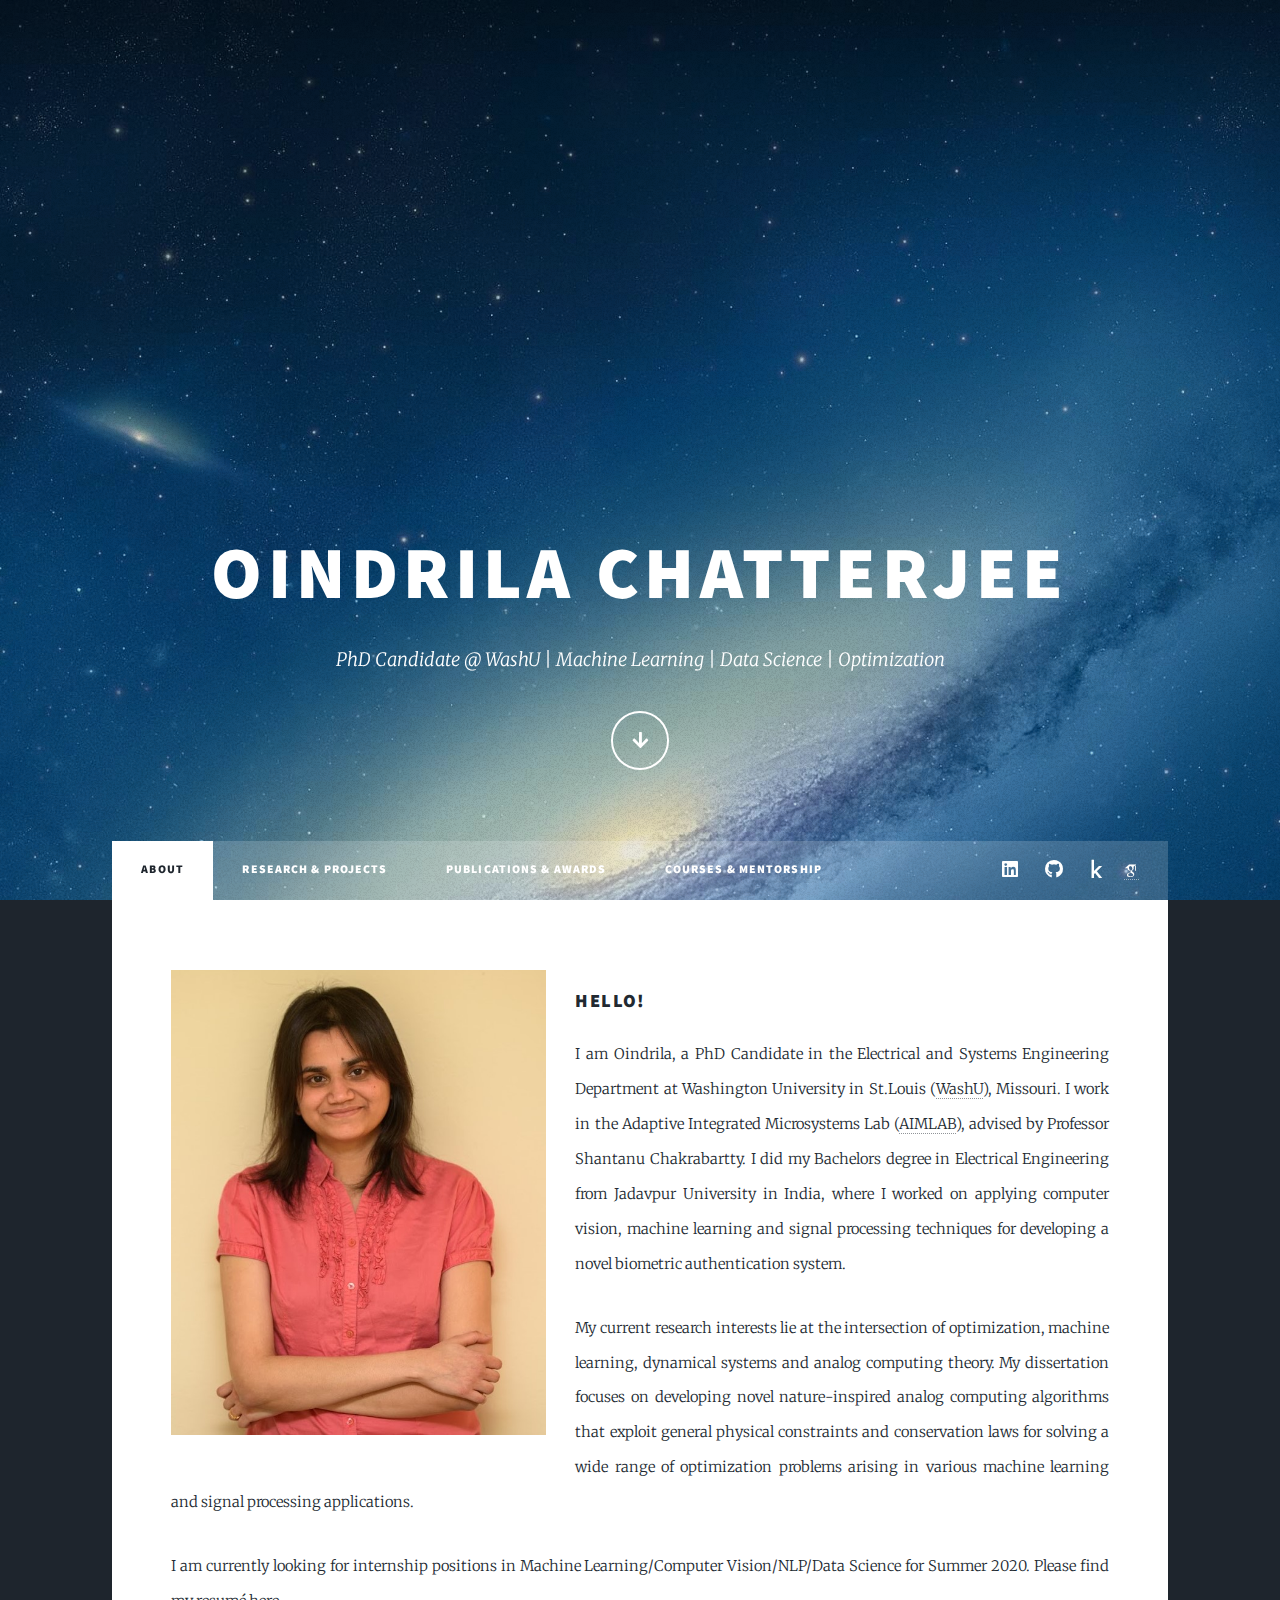
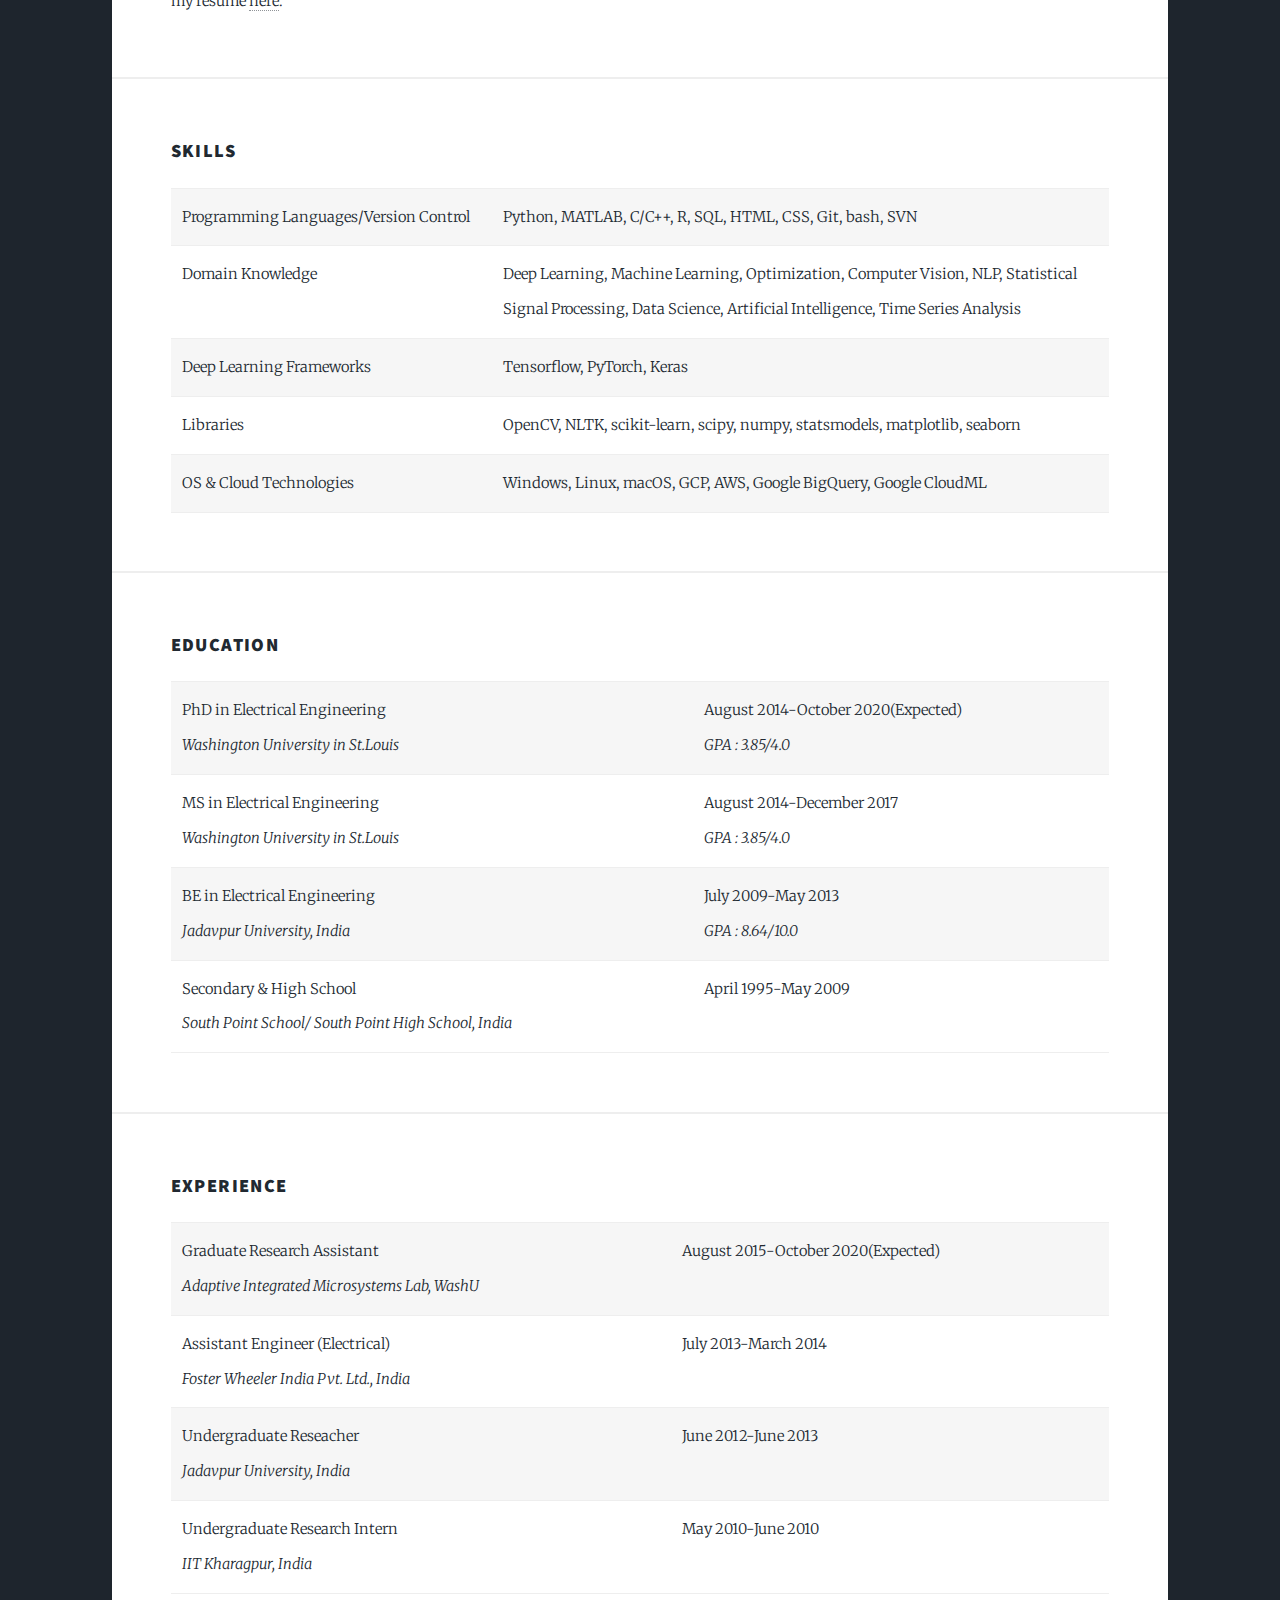
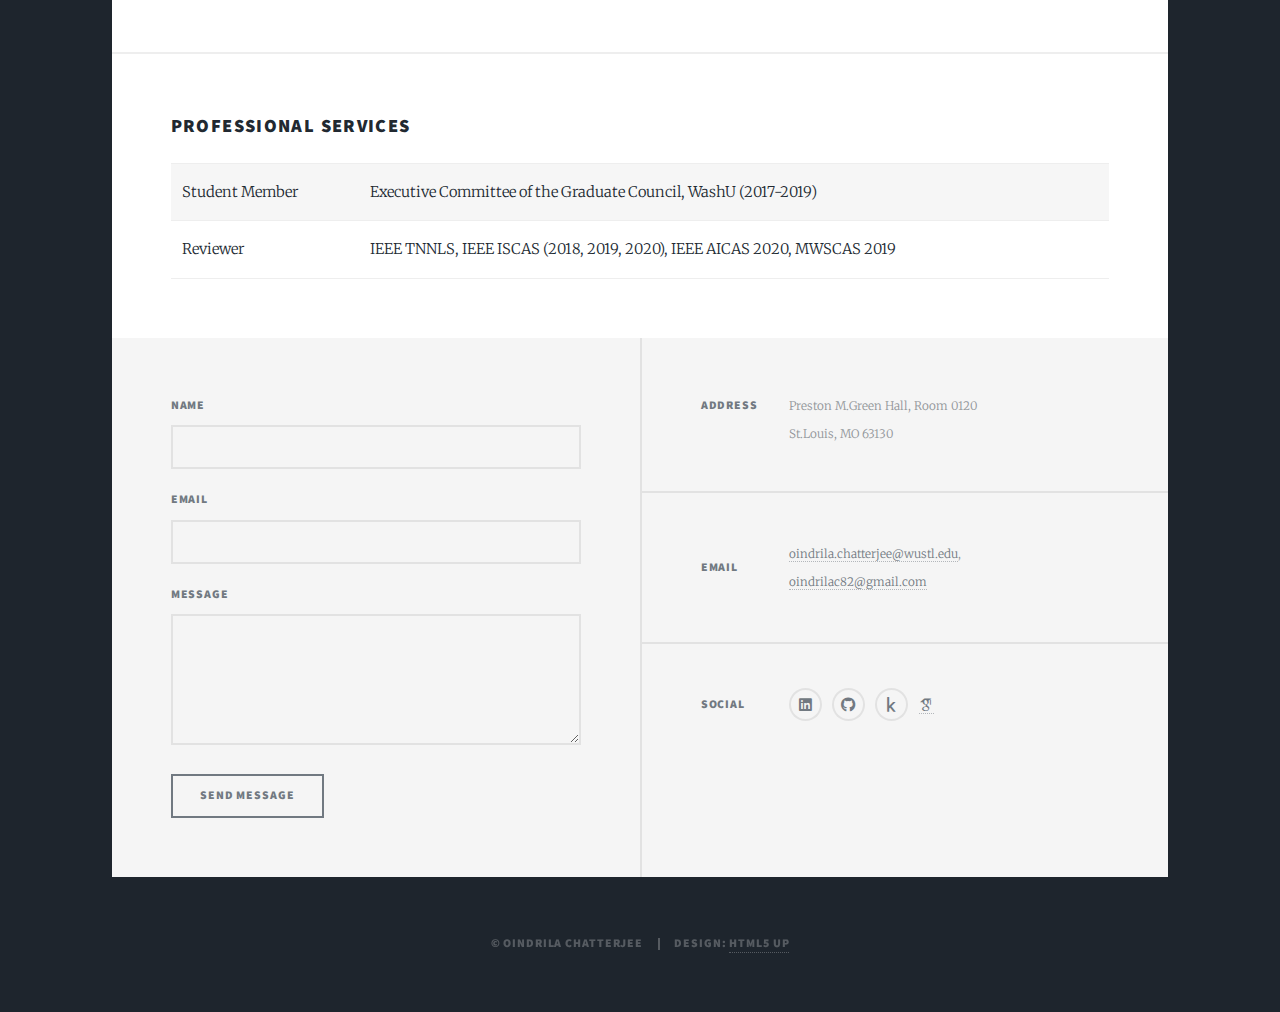
==== index.html @ 74af12d0 "Update index.html" ====
<!DOCTYPE HTML>
<!--
	Massively by HTML5 UP
	html5up.net | @ajlkn
	Free for personal and commercial use under the CCA 3.0 license (html5up.net/license)
-->
<html>
	<head>
		<title>Oindrila Chatterjee</title>
		<meta charset="utf-8" />
		<meta name="viewport" content="width=device-width, initial-scale=1, user-scalable=no" />
		<link rel="shortcut icon" type="image/png" href="images/oc_favicon.png">
		<link rel="stylesheet" href="assets/css/main.css" />
		<link rel="stylesheet" href="assets/css/css/academicons.min.css" /> 
		<noscript><link rel="stylesheet" href="assets/css/noscript.css" /></noscript>
	</head>
	<body class="is-preload">

		<!-- Wrapper -->
			<div id="wrapper" class="fade-in">

				<!-- Intro -->
					<div id="intro">
						<h1>Oindrila Chatterjee</h1>
						<p>PhD Candidate @ WashU | Machine Learning | Data Science | Optimization
						</p>
						<ul class="actions">
							<li><a href="#header" class="button icon solid solo fa-arrow-down scrolly">Continue</a></li>
						</ul>
					</div>

				<!-- Header -->
					<header id="header">
						<a href="index.html" class="logo">Oindrila Chatterjee</a>
					</header>

				<!-- Nav -->
					<nav id="nav">
						<ul class="links">
							<li class="active"><a href="index.html">About</a></li>
							<li><a href="Research & Projects.html">Research & Projects</a></li>
							<li><a href="Publications & Awards.html">Publications & Awards</a></li>
							<li><a href="Courses & Mentorship.html">Courses & Mentorship</a></li>
						</ul>
						<ul class="icons">
							<li><a href="https://www.linkedin.com/in/oindrila-chatterjee" class="icon brands fa-linkedin" target="_blank"><span class="label">LinkedIn</span></a></li>
							<li><a href="https://github.com/OindrilaChatterjee" class="icon brands fa-github" target="_blank"><span class="label">GitHub</span></a></li>
							<li><a href="https://www.kaggle.com/oindrilac82/competitions" class="icon brands fa-kaggle" target="_blank"><span class="label">Kaggle</span></a></li>
							<li><a href="https://scholar.google.com/citations?user=tNM_SLEAAAAJ&hl=en" class="ai ai-google-scholar ai-1.8x" target="_blank"><span class="label"></span></a></li>
						</ul>
					</nav>

				<!-- Main -->
					<div id="main">
						
						<!-- Featured Post -->
						<section>
							<p><span class="image left"><img src="images/oc2.jpg" alt="" /></span></p>
								<h3> Hello!</h3>
								
									<p>I am Oindrila, a PhD Candidate in the Electrical and Systems Engineering Department at Washington University in St.Louis (<a href="https://ese.wustl.edu/Pages/default.aspx">WashU</a>), Missouri. 
									I work in the Adaptive Integrated Microsystems Lab (<a href="https://aimlab.wustl.edu/">AIMLAB</a>), advised by Professor Shantanu Chakrabartty. I did my Bachelors degree in Electrical Engineering 
									from Jadavpur University in India, where I worked on applying computer vision, machine learning and signal processing techniques for developing a novel biometric authentication system. </p>										
									<p> My current research interests lie at the intersection of optimization, machine learning, dynamical systems and analog computing theory. My dissertation focuses on developing novel nature-inspired analog computing algorithms that exploit general physical constraints 
									and conservation laws for solving a wide range of optimization problems arising in various machine learning and signal processing applications. </p>
									<!---<p>I have a strong theoretical background as well as practical experience in machine/deep learning, computer vision, natural language processing, artificial intelligence, data science, statistical signal processing, and 
									I love keeping myself updated about the latest trends in these fields. I am passionate about exploring the mathematical intricacies of different machine learning algorithms, as well as deploying them at scale. --->
									<p>I am currently looking for internship positions in Machine Learning/Computer Vision/NLP/Data Science for Summer 2020. Please find my resum&eacute <a href="https://drive.google.com/file/d/1tzdMlfGYuoz7ifR514u_viz7J-VK_jdm/view?usp=sharing">here</a>.</p>
							
						</section>
			
				
	
						<section>
							<h3> Skills </h3>
							<div class="table-wrapper">
							<table>
												<tr>
													<td class="noBorder">Programming Languages/Version Control
													</td>
										                        <td class="noBorder">Python, MATLAB, C/C++, R, SQL, HTML, CSS, Git, bash, SVN 		
													</td>
												
												</tr>
												<tr>
													<td class="noBorder">Domain Knowledge
													</td>
										                        <td class="noBorder">Deep Learning, Machine Learning, Optimization, Computer Vision, NLP, Statistical</br>
													  Signal Processing, Data Science, Artificial Intelligence, Time Series Analysis		
													</td>
												</tr>
												<tr>
													<td class="noBorder">Deep Learning Frameworks
													</td>
										                        <td class="noBorder">Tensorflow, PyTorch, Keras		
													</td>
												</tr>
												<tr>
													<td class="noBorder">Libraries
													</td>
										                        <td class="noBorder">OpenCV, NLTK, scikit-learn, scipy, numpy, statsmodels, matplotlib, seaborn		
													</td>
												</tr>	
												<tr>
													<td class="noBorder">OS & Cloud Technologies
													</td>
										                        <td class="noBorder">Windows, Linux, macOS, GCP, AWS, Google BigQuery, Google CloudML		
													</td>
												</tr>
											</tbody>
										</table>
									</div>		
						</section>
					
						
						<!-- Posts -->
						<section>
								<!-- Table -->
			
							<h3>Education</h3>
								<div class="table-wrapper">
									<table>
												<tr>
													<td class="noBorder">PhD in Electrical Engineering</br>
													    <i>Washington University in St.Louis</i>
													</td>
										                        <td class="noBorder">August 2014-October 2020(Expected)</br>
													    <i>GPA : 3.85/4.0</i>		
													</td>
												
												</tr>
												<tr>
													<td class="noBorder">MS in Electrical Engineering</br>
													    <i>Washington University in St.Louis</i>
													</td>
										                        <td class="noBorder">August 2014-December 2017</br>
													    <i>GPA : 3.85/4.0</i>		
													</td>
												</tr>
												<tr>
													<td class="noBorder">BE in Electrical Engineering</br>
													    <i>Jadavpur University, India</i>
													</td>
										                        <td class="noBorder">July 2009-May 2013</br>
													    <i>GPA : 8.64/10.0</i>		
													</td>
												</tr>	
												<tr>
													<td class="noBorder">Secondary & High School</br>
													    <i>South Point School/ South Point High School, India</i>
													</td>
										                        <td class="noBorder">April 1995-May 2009</br>		
													</td>
												</tr>
											</tbody>
										</table>
									</div>							
						</section>
						<section>
								<!-- Table -->
			
							<h3>Experience</h3>
								<div class="table-wrapper">
									<table>
												<tr>
													<td class="noBorder">Graduate Research Assistant</br>
													    <i>Adaptive Integrated Microsystems Lab, WashU</i>
													</td>
										                        <td class="noBorder">August 2015-October 2020(Expected)
													   		
													</td>
												
												</tr>
												<tr>
													<td class="noBorder">Assistant Engineer (Electrical)</br>
													<i>Foster Wheeler India Pvt. Ltd., India</i>
													</td>
										                        <td class="noBorder">July 2013-March 2014
													    		
													</td>
												</tr>
												<tr>
													<td class="noBorder">Undergraduate Reseacher</br>
													<i>Jadavpur University, India</i>
													</td>
										                        <td class="noBorder">June 2012-June 2013		
													</td>
												</tr>	
												<tr>
													<td class="noBorder">Undergraduate Research Intern</br>
													<i>IIT Kharagpur, India</i>
													</td>
										                        <td class="noBorder">May 2010-June 2010		
													</td>
												</tr>		
											</tbody>
										</table>
									</div>							
							</section>
							<section>
								<h3> Professional Services </h3>
								
								<div class="table-wrapper">
									<table>
							
									<tr> 
										<td class="noBorder">Student Member</td> <td class="noBorder">Executive Committee of the Graduate Council, WashU (2017-2019) </td>
									</tr>
									<tr> 
										<td class="noBorder">Reviewer</td> <td class="noBorder">IEEE TNNLS, IEEE ISCAS (2018, 2019, 2020), IEEE AICAS 2020, MWSCAS 2019</td> 
									</tr>
									</tbody>
								</table>
								</div>
							</section>
				
			</div>
				
				

				<!-- Footer -->
					<footer id="footer">
						<section>
							<form method="post" action="mailto:oindrilac82@gmail.com"">
								<div class="fields">
									<div class="field">
										<label for="name">Name</label>
										<input type="text" name="name" id="name" />
									</div>
									<div class="field">
										<label for="email">Email</label>
										<input type="text" name="email" id="email" />
									</div>
									<div class="field">
										<label for="message">Message</label>
										<textarea name="message" id="message" rows="3"></textarea>
									</div>
								</div>
								<ul class="actions">
									<li><input type="submit" value="Send Message" /></li>
								</ul>
							</form>
						</section>
						<section class="split contact">
							<section class="alt">
								<h3>Address</h3>
								<p>Preston M.Green Hall, Room 0120<br />
								St.Louis, MO 63130</p>
							</section>
							<section>
								<h3>Email</h3>
								<p><a href="mailto:oindrila.chatterjee@wustl.edu">oindrila.chatterjee@wustl.edu</a>,<br />
								<a href="mailto:oindrilac82@gmail.com">oindrilac82@gmail.com</a></p>
							</section>
							<section>
								<h3>Social</h3>
								<ul class="icons alt">
									<li><a href="https://www.linkedin.com/in/oindrila-chatterjee" class="icon brands fa-linkedin" target="_blank"><span class="label">LinkedIn</span></a></li>
									<li><a href="https://github.com/OindrilaChatterjee" class="icon brands fa-github" target="_blank"><span class="label">GitHub</span></a></li>
									<li><a href="https://www.kaggle.com/oindrilac82/competitions" class="icon brands fa-kaggle" target="_blank"><span class="label">Kaggle</span></a></li>
									<li><a href="https://scholar.google.com/citations?user=tNM_SLEAAAAJ&hl=en" class="ai ai-google-scholar ai-1.8x" target="_blank"><span class="label"></span></a></li>
								</ul>
							</section>
						</section>
					</footer>
					<!-- Copyright -->
					<div id="copyright">
						<ul><li>&copy; Oindrila Chatterjee</li><li>Design: <a href="https://html5up.net">HTML5 UP</a></li></ul>
					</div>

			</div>

		<!-- Scripts -->
			<script src="assets/js/jquery.min.js"></script>
			<script src="assets/js/jquery.scrollex.min.js"></script>
			<script src="assets/js/jquery.scrolly.min.js"></script>
			<script src="assets/js/browser.min.js"></script>
			<script src="assets/js/breakpoints.min.js"></script>
			<script src="assets/js/util.js"></script>
			<script src="assets/js/main.js"></script>

	</body>
</html>
---- assets/css/main.css ----
@import url(fontawesome-all.min.css);
@import url(../css/academicons.min.css); 
@import url("https://fonts.googleapis.com/css?family=Merriweather:300,700,300italic,700italic|Source+Sans+Pro:900");

/*
	Massively by HTML5 UP
	html5up.net | @ajlkn
	Free for personal and commercial use under the CCA 3.0 license (html5up.net/license)
*/

html, body, div, span, applet, object,
iframe, h1, h2, h3, h4, h5, h6, p, blockquote,
pre, a, abbr, acronym, address, big, cite,
code, del, dfn, em, img, ins, kbd, q, s, samp,
small, strike, strong, sub, sup, tt, var, b,
u, i, center, dl, dt, dd, ol, ul, li, fieldset,
form, label, legend, table, caption, tbody,
tfoot, thead, tr, th, td, article, aside,
canvas, details, embed, figure, figcaption,
footer, header, hgroup, menu, nav, output, ruby,
section, summary, time, mark, audio, video {
	margin: 0;
	padding: 0;
	border: 0;
	font-size: 100%;
	font: inherit;
	vertical-align: baseline;}

article, aside, details, figcaption, figure,
footer, header, hgroup, menu, nav, section {
	display: block;}

body {
	line-height: 1;
}

ol, ul {
	list-style: none;
}

blockquote, q {
	quotes: none;
}

	blockquote:before, blockquote:after, q:before, q:after {
		content: '';
		content: none;
	}

table {
	border-collapse: collapse;
	border-spacing: 0;
}

body {
	-webkit-text-size-adjust: none;
}

mark {
	background-color: transparent;
	color: inherit;
}

input::-moz-focus-inner {
	border: 0;
	padding: 0;
}

input, select, textarea {
	-moz-appearance: none;
	-webkit-appearance: none;
	-ms-appearance: none;
	appearance: none;
}

/* Basic */

	@-ms-viewport {
		width: device-width;
	}

	body {
		-ms-overflow-style: scrollbar;
	}

	@media screen and (max-width: 480px) {

		html, body {
			min-width: 320px;
		}

	}

	html {
		box-sizing: border-box;
	}

	*, *:before, *:after {
		box-sizing: inherit;
	}

	body {
		background-color: #1e252d;
	}

		body.is-preload *, body.is-preload *:before, body.is-preload *:after {
			-moz-animation: none !important;
			-webkit-animation: none !important;
			-ms-animation: none !important;
			animation: none !important;
			-moz-transition: none !important;
			-webkit-transition: none !important;
			-ms-transition: none !important;
			transition: none !important;
		}

/* Type */

	html {
		font-size: 16pt;
	}

		@media screen and (max-width: 1680px) {

			html {
				font-size: 12pt;
			}

		}

		@media screen and (max-width: 1280px) {

			html {
				font-size: 11pt;
			}

		}

		@media screen and (max-width: 360px) {

			html {
				font-size: 10pt;
			}

		}

	body {
		color: #212931;
	}

	body, input, select, textarea {
		font-family: "Merriweather", Georgia, serif;
		font-weight: 300;
		font-size: 1rem;
		line-height: 2.375;
	}

	a {
		-moz-transition: color 0.2s ease-in-out, background-color 0.2s ease-in-out, border-color 0.2s ease-in-out, box-shadow 0.2s ease-in-out;
		-webkit-transition: color 0.2s ease-in-out, background-color 0.2s ease-in-out, border-color 0.2s ease-in-out, box-shadow 0.2s ease-in-out;
		-ms-transition: color 0.2s ease-in-out, background-color 0.2s ease-in-out, border-color 0.2s ease-in-out, box-shadow 0.2s ease-in-out;
		transition: color 0.2s ease-in-out, background-color 0.2s ease-in-out, border-color 0.2s ease-in-out, box-shadow 0.2s ease-in-out;
		border-bottom: dotted 1px;
		text-decoration: none;
	}

		a:hover {
			border-bottom-color: transparent;
		}

	strong, b {
		font-weight: 600;
	}

	em, i {
		font-style: italic;
	}

	p {
		text-align: justify;
		margin: 0 0 2rem 0;
	}

	h1, h2, h3, h4, h5, h6 {
		font-family: "Source Sans Pro", Helvetica, sans-serif;
		font-weight: 900;
		line-height: 1.5;
		letter-spacing: 0.075em;
		text-transform: uppercase;
		margin: 0 0 1rem 0;
	}

		h1 a, h2 a, h3 a, h4 a, h5 a, h6 a {
			border-bottom: 0;
			color: inherit;
			text-decoration: none;
		}

	h1 {
		font-size: 4rem;
		line-height: 1.1;
		margin: 0 0 2rem 0;
	}

	h2 {
		font-size: 1.75rem;
		line-height: 1.3;
		margin: 0 0 1.5rem 0;
	}

	h3 {
		font-size: 1.25rem;
		margin: 0 0 1.5rem 0;
	}

	h4 {
		font-size: 1rem;
	}

	h5 {
		font-size: 0.9rem;
	}

	h6 {
		font-size: 0.8rem;
	}

	sub {
		font-size: 0.8rem;
		position: relative;
		top: 0.5rem;
	}

	sup {
		font-size: 0.8rem;
		position: relative;
		top: -0.5rem;
	}

	blockquote {
		border-left: solid 4px;
		font-style: italic;
		margin: 0 0 2rem 0;
		padding: 0.5rem 0 0.5rem 2rem;
	}

	code {
		border: solid 2px;
		font-family: "Courier New", monospace;
		font-size: 0.9rem;
		margin: 0 0.25rem;
		padding: 0.25rem 0.65rem;
	}

	pre {
		-webkit-overflow-scrolling: touch;
		font-family: "Courier New", monospace;
		font-size: 0.9rem;
		margin: 0 0 2rem 0;
	}

		pre code {
			display: block;
			line-height: 1.75;
			padding: 1rem 1.5rem;
			overflow-x: auto;
		}

	hr {
		border: 0;
		border-bottom: solid 2px;
		margin: 3rem 0;
	}

		hr.major {
			margin: 5rem 0;
		}

	.align-left {
		text-align: left;
	}

	.align-center {
		text-align: center;
	}

	.align-right {
		text-align: right;
	}

	input, select, textarea {
		color: #212931;
	}

	a {
		color: #212931;
		border-bottom-color: rgba(33, 41, 49, 0.5);
	}

		a:hover {
			border-bottom-color: transparent;
			color: #18bfef !important;
		}

	strong, b {
		color: #212931;
	}

	h1, h2, h3, h4, h5, h6 {
		color: #212931;
	}

	blockquote {
		border-left-color: #eeeeee;
	}

	code {
		background: rgba(220, 220, 220, 0.25);
		border-color: #eeeeee;
	}

	hr {
		border-bottom-color: #eeeeee;
	}

/* Row */

	.row {
		display: flex;
		flex-wrap: wrap;
		box-sizing: border-box;
		align-items: stretch;
	}

		.row > * {
			box-sizing: border-box;
		}

		.row.gtr-uniform > * > :last-child {
			margin-bottom: 0;
		}

		.row.aln-left {
			justify-content: flex-start;
		}

		.row.aln-center {
			justify-content: center;
		}

		.row.aln-right {
			justify-content: flex-end;
		}

		.row.aln-top {
			align-items: flex-start;
		}

		.row.aln-middle {
			align-items: center;
		}

		.row.aln-bottom {
			align-items: flex-end;
		}

		.row > .imp {
			order: -1;
		}

		.row > .col-1 {
			width: 8.33333%;
		}

		.row > .off-1 {
			margin-left: 8.33333%;
		}

		.row > .col-2 {
			width: 16.66667%;
		}

		.row > .off-2 {
			margin-left: 16.66667%;
		}

		.row > .col-3 {
			width: 25%;
		}

		.row > .off-3 {
			margin-left: 25%;
		}

		.row > .col-4 {
			width: 33.33333%;
		}

		.row > .off-4 {
			margin-left: 33.33333%;
		}

		.row > .col-5 {
			width: 41.66667%;
		}

		.row > .off-5 {
			margin-left: 41.66667%;
		}

		.row > .col-6 {
			width: 50%;
		}

		.row > .off-6 {
			margin-left: 50%;
		}

		.row > .col-7 {
			width: 58.33333%;
		}

		.row > .off-7 {
			margin-left: 58.33333%;
		}

		.row > .col-8 {
			width: 66.66667%;
		}

		.row > .off-8 {
			margin-left: 66.66667%;
		}

		.row > .col-9 {
			width: 75%;
		}

		.row > .off-9 {
			margin-left: 75%;
		}

		.row > .col-10 {
			width: 83.33333%;
		}

		.row > .off-10 {
			margin-left: 83.33333%;
		}

		.row > .col-11 {
			width: 91.66667%;
		}

		.row > .off-11 {
			margin-left: 91.66667%;
		}

		.row > .col-12 {
			width: 100%;
		}

		.row > .off-12 {
			margin-left: 100%;
		}

		.row.gtr-0 {
			margin-top: 0;
			margin-left: 0rem;
		}

			.row.gtr-0 > * {
				padding: 0 0 0 0rem;
			}

			.row.gtr-0.gtr-uniform {
				margin-top: 0rem;
			}

				.row.gtr-0.gtr-uniform > * {
					padding-top: 0rem;
				}

		.row.gtr-25 {
			margin-top: 0;
			margin-left: -0.375rem;
		}

			.row.gtr-25 > * {
				padding: 0 0 0 0.375rem;
			}

			.row.gtr-25.gtr-uniform {
				margin-top: -0.375rem;
			}

				.row.gtr-25.gtr-uniform > * {
					padding-top: 0.375rem;
				}

		.row.gtr-50 {
			margin-top: 0;
			margin-left: -0.75rem;
		}

			.row.gtr-50 > * {
				padding: 0 0 0 0.75rem;
			}

			.row.gtr-50.gtr-uniform {
				margin-top: -0.75rem;
			}

				.row.gtr-50.gtr-uniform > * {
					padding-top: 0.75rem;
				}

		.row {
			margin-top: 0;
			margin-left: -1.5rem;
		}

			.row > * {
				padding: 0 0 0 1.5rem;
			}

			.row.gtr-uniform {
				margin-top: -1.5rem;
			}

				.row.gtr-uniform > * {
					padding-top: 1.5rem;
				}

		.row.gtr-150 {
			margin-top: 0;
			margin-left: -2.25rem;
		}

			.row.gtr-150 > * {
				padding: 0 0 0 2.25rem;
			}

			.row.gtr-150.gtr-uniform {
				margin-top: -2.25rem;
			}

				.row.gtr-150.gtr-uniform > * {
					padding-top: 2.25rem;
				}

		.row.gtr-200 {
			margin-top: 0;
			margin-left: -3rem;
		}

			.row.gtr-200 > * {
				padding: 0 0 0 3rem;
			}

			.row.gtr-200.gtr-uniform {
				margin-top: -3rem;
			}

				.row.gtr-200.gtr-uniform > * {
					padding-top: 3rem;
				}

		@media screen and (max-width: 1680px) {

			.row {
				display: flex;
				flex-wrap: wrap;
				box-sizing: border-box;
				align-items: stretch;
			}

				.row > * {
					box-sizing: border-box;
				}

				.row.gtr-uniform > * > :last-child {
					margin-bottom: 0;
				}

				.row.aln-left {
					justify-content: flex-start;
				}

				.row.aln-center {
					justify-content: center;
				}

				.row.aln-right {
					justify-content: flex-end;
				}

				.row.aln-top {
					align-items: flex-start;
				}

				.row.aln-middle {
					align-items: center;
				}

				.row.aln-bottom {
					align-items: flex-end;
				}

				.row > .imp-xlarge {
					order: -1;
				}

				.row > .col-1-xlarge {
					width: 8.33333%;
				}

				.row > .off-1-xlarge {
					margin-left: 8.33333%;
				}

				.row > .col-2-xlarge {
					width: 16.66667%;
				}

				.row > .off-2-xlarge {
					margin-left: 16.66667%;
				}

				.row > .col-3-xlarge {
					width: 25%;
				}

				.row > .off-3-xlarge {
					margin-left: 25%;
				}

				.row > .col-4-xlarge {
					width: 33.33333%;
				}

				.row > .off-4-xlarge {
					margin-left: 33.33333%;
				}

				.row > .col-5-xlarge {
					width: 41.66667%;
				}

				.row > .off-5-xlarge {
					margin-left: 41.66667%;
				}

				.row > .col-6-xlarge {
					width: 50%;
				}

				.row > .off-6-xlarge {
					margin-left: 50%;
				}

				.row > .col-7-xlarge {
					width: 58.33333%;
				}

				.row > .off-7-xlarge {
					margin-left: 58.33333%;
				}

				.row > .col-8-xlarge {
					width: 66.66667%;
				}

				.row > .off-8-xlarge {
					margin-left: 66.66667%;
				}

				.row > .col-9-xlarge {
					width: 75%;
				}

				.row > .off-9-xlarge {
					margin-left: 75%;
				}

				.row > .col-10-xlarge {
					width: 83.33333%;
				}

				.row > .off-10-xlarge {
					margin-left: 83.33333%;
				}

				.row > .col-11-xlarge {
					width: 91.66667%;
				}

				.row > .off-11-xlarge {
					margin-left: 91.66667%;
				}

				.row > .col-12-xlarge {
					width: 100%;
				}

				.row > .off-12-xlarge {
					margin-left: 100%;
				}

				.row.gtr-0 {
					margin-top: 0;
					margin-left: 0rem;
				}

					.row.gtr-0 > * {
						padding: 0 0 0 0rem;
					}

					.row.gtr-0.gtr-uniform {
						margin-top: 0rem;
					}

						.row.gtr-0.gtr-uniform > * {
							padding-top: 0rem;
						}

				.row.gtr-25 {
					margin-top: 0;
					margin-left: -0.375rem;
				}

					.row.gtr-25 > * {
						padding: 0 0 0 0.375rem;
					}

					.row.gtr-25.gtr-uniform {
						margin-top: -0.375rem;
					}

						.row.gtr-25.gtr-uniform > * {
							padding-top: 0.375rem;
						}

				.row.gtr-50 {
					margin-top: 0;
					margin-left: -0.75rem;
				}

					.row.gtr-50 > * {
						padding: 0 0 0 0.75rem;
					}

					.row.gtr-50.gtr-uniform {
						margin-top: -0.75rem;
					}

						.row.gtr-50.gtr-uniform > * {
							padding-top: 0.75rem;
						}

				.row {
					margin-top: 0;
					margin-left: -1.5rem;
				}

					.row > * {
						padding: 0 0 0 1.5rem;
					}

					.row.gtr-uniform {
						margin-top: -1.5rem;
					}

						.row.gtr-uniform > * {
							padding-top: 1.5rem;
						}

				.row.gtr-150 {
					margin-top: 0;
					margin-left: -2.25rem;
				}

					.row.gtr-150 > * {
						padding: 0 0 0 2.25rem;
					}

					.row.gtr-150.gtr-uniform {
						margin-top: -2.25rem;
					}

						.row.gtr-150.gtr-uniform > * {
							padding-top: 2.25rem;
						}

				.row.gtr-200 {
					margin-top: 0;
					margin-left: -3rem;
				}

					.row.gtr-200 > * {
						padding: 0 0 0 3rem;
					}

					.row.gtr-200.gtr-uniform {
						margin-top: -3rem;
					}

						.row.gtr-200.gtr-uniform > * {
							padding-top: 3rem;
						}

		}

		@media screen and (max-width: 1280px) {

			.row {
				display: flex;
				flex-wrap: wrap;
				box-sizing: border-box;
				align-items: stretch;
			}

				.row > * {
					box-sizing: border-box;
				}

				.row.gtr-uniform > * > :last-child {
					margin-bottom: 0;
				}

				.row.aln-left {
					justify-content: flex-start;
				}

				.row.aln-center {
					justify-content: center;
				}

				.row.aln-right {
					justify-content: flex-end;
				}

				.row.aln-top {
					align-items: flex-start;
				}

				.row.aln-middle {
					align-items: center;
				}

				.row.aln-bottom {
					align-items: flex-end;
				}

				.row > .imp-large {
					order: -1;
				}

				.row > .col-1-large {
					width: 8.33333%;
				}

				.row > .off-1-large {
					margin-left: 8.33333%;
				}

				.row > .col-2-large {
					width: 16.66667%;
				}

				.row > .off-2-large {
					margin-left: 16.66667%;
				}

				.row > .col-3-large {
					width: 25%;
				}

				.row > .off-3-large {
					margin-left: 25%;
				}

				.row > .col-4-large {
					width: 33.33333%;
				}

				.row > .off-4-large {
					margin-left: 33.33333%;
				}

				.row > .col-5-large {
					width: 41.66667%;
				}

				.row > .off-5-large {
					margin-left: 41.66667%;
				}

				.row > .col-6-large {
					width: 50%;
				}

				.row > .off-6-large {
					margin-left: 50%;
				}

				.row > .col-7-large {
					width: 58.33333%;
				}

				.row > .off-7-large {
					margin-left: 58.33333%;
				}

				.row > .col-8-large {
					width: 66.66667%;
				}

				.row > .off-8-large {
					margin-left: 66.66667%;
				}

				.row > .col-9-large {
					width: 75%;
				}

				.row > .off-9-large {
					margin-left: 75%;
				}

				.row > .col-10-large {
					width: 83.33333%;
				}

				.row > .off-10-large {
					margin-left: 83.33333%;
				}

				.row > .col-11-large {
					width: 91.66667%;
				}

				.row > .off-11-large {
					margin-left: 91.66667%;
				}

				.row > .col-12-large {
					width: 100%;
				}

				.row > .off-12-large {
					margin-left: 100%;
				}

				.row.gtr-0 {
					margin-top: 0;
					margin-left: 0rem;
				}

					.row.gtr-0 > * {
						padding: 0 0 0 0rem;
					}

					.row.gtr-0.gtr-uniform {
						margin-top: 0rem;
					}

						.row.gtr-0.gtr-uniform > * {
							padding-top: 0rem;
						}

				.row.gtr-25 {
					margin-top: 0;
					margin-left: -0.375rem;
				}

					.row.gtr-25 > * {
						padding: 0 0 0 0.375rem;
					}

					.row.gtr-25.gtr-uniform {
						margin-top: -0.375rem;
					}

						.row.gtr-25.gtr-uniform > * {
							padding-top: 0.375rem;
						}

				.row.gtr-50 {
					margin-top: 0;
					margin-left: -0.75rem;
				}

					.row.gtr-50 > * {
						padding: 0 0 0 0.75rem;
					}

					.row.gtr-50.gtr-uniform {
						margin-top: -0.75rem;
					}

						.row.gtr-50.gtr-uniform > * {
							padding-top: 0.75rem;
						}

				.row {
					margin-top: 0;
					margin-left: -1.5rem;
				}

					.row > * {
						padding: 0 0 0 1.5rem;
					}

					.row.gtr-uniform {
						margin-top: -1.5rem;
					}

						.row.gtr-uniform > * {
							padding-top: 1.5rem;
						}

				.row.gtr-150 {
					margin-top: 0;
					margin-left: -2.25rem;
				}

					.row.gtr-150 > * {
						padding: 0 0 0 2.25rem;
					}

					.row.gtr-150.gtr-uniform {
						margin-top: -2.25rem;
					}

						.row.gtr-150.gtr-uniform > * {
							padding-top: 2.25rem;
						}

				.row.gtr-200 {
					margin-top: 0;
					margin-left: -3rem;
				}

					.row.gtr-200 > * {
						padding: 0 0 0 3rem;
					}

					.row.gtr-200.gtr-uniform {
						margin-top: -3rem;
					}

						.row.gtr-200.gtr-uniform > * {
							padding-top: 3rem;
						}

		}

		@media screen and (max-width: 980px) {

			.row {
				display: flex;
				flex-wrap: wrap;
				box-sizing: border-box;
				align-items: stretch;
			}

				.row > * {
					box-sizing: border-box;
				}

				.row.gtr-uniform > * > :last-child {
					margin-bottom: 0;
				}

				.row.aln-left {
					justify-content: flex-start;
				}

				.row.aln-center {
					justify-content: center;
				}

				.row.aln-right {
					justify-content: flex-end;
				}

				.row.aln-top {
					align-items: flex-start;
				}

				.row.aln-middle {
					align-items: center;
				}

				.row.aln-bottom {
					align-items: flex-end;
				}

				.row > .imp-medium {
					order: -1;
				}

				.row > .col-1-medium {
					width: 8.33333%;
				}

				.row > .off-1-medium {
					margin-left: 8.33333%;
				}

				.row > .col-2-medium {
					width: 16.66667%;
				}

				.row > .off-2-medium {
					margin-left: 16.66667%;
				}

				.row > .col-3-medium {
					width: 25%;
				}

				.row > .off-3-medium {
					margin-left: 25%;
				}

				.row > .col-4-medium {
					width: 33.33333%;
				}

				.row > .off-4-medium {
					margin-left: 33.33333%;
				}

				.row > .col-5-medium {
					width: 41.66667%;
				}

				.row > .off-5-medium {
					margin-left: 41.66667%;
				}

				.row > .col-6-medium {
					width: 50%;
				}

				.row > .off-6-medium {
					margin-left: 50%;
				}

				.row > .col-7-medium {
					width: 58.33333%;
				}

				.row > .off-7-medium {
					margin-left: 58.33333%;
				}

				.row > .col-8-medium {
					width: 66.66667%;
				}

				.row > .off-8-medium {
					margin-left: 66.66667%;
				}

				.row > .col-9-medium {
					width: 75%;
				}

				.row > .off-9-medium {
					margin-left: 75%;
				}

				.row > .col-10-medium {
					width: 83.33333%;
				}

				.row > .off-10-medium {
					margin-left: 83.33333%;
				}

				.row > .col-11-medium {
					width: 91.66667%;
				}

				.row > .off-11-medium {
					margin-left: 91.66667%;
				}

				.row > .col-12-medium {
					width: 100%;
				}

				.row > .off-12-medium {
					margin-left: 100%;
				}

				.row.gtr-0 {
					margin-top: 0;
					margin-left: 0rem;
				}

					.row.gtr-0 > * {
						padding: 0 0 0 0rem;
					}

					.row.gtr-0.gtr-uniform {
						margin-top: 0rem;
					}

						.row.gtr-0.gtr-uniform > * {
							padding-top: 0rem;
						}

				.row.gtr-25 {
					margin-top: 0;
					margin-left: -0.375rem;
				}

					.row.gtr-25 > * {
						padding: 0 0 0 0.375rem;
					}

					.row.gtr-25.gtr-uniform {
						margin-top: -0.375rem;
					}

						.row.gtr-25.gtr-uniform > * {
							padding-top: 0.375rem;
						}

				.row.gtr-50 {
					margin-top: 0;
					margin-left: -0.75rem;
				}

					.row.gtr-50 > * {
						padding: 0 0 0 0.75rem;
					}

					.row.gtr-50.gtr-uniform {
						margin-top: -0.75rem;
					}

						.row.gtr-50.gtr-uniform > * {
							padding-top: 0.75rem;
						}

				.row {
					margin-top: 0;
					margin-left: -1.5rem;
				}

					.row > * {
						padding: 0 0 0 1.5rem;
					}

					.row.gtr-uniform {
						margin-top: -1.5rem;
					}

						.row.gtr-uniform > * {
							padding-top: 1.5rem;
						}

				.row.gtr-150 {
					margin-top: 0;
					margin-left: -2.25rem;
				}

					.row.gtr-150 > * {
						padding: 0 0 0 2.25rem;
					}

					.row.gtr-150.gtr-uniform {
						margin-top: -2.25rem;
					}

						.row.gtr-150.gtr-uniform > * {
							padding-top: 2.25rem;
						}

				.row.gtr-200 {
					margin-top: 0;
					margin-left: -3rem;
				}

					.row.gtr-200 > * {
						padding: 0 0 0 3rem;
					}

					.row.gtr-200.gtr-uniform {
						margin-top: -3rem;
					}

						.row.gtr-200.gtr-uniform > * {
							padding-top: 3rem;
						}

		}

		@media screen and (max-width: 736px) {

			.row {
				display: flex;
				flex-wrap: wrap;
				box-sizing: border-box;
				align-items: stretch;
			}

				.row > * {
					box-sizing: border-box;
				}

				.row.gtr-uniform > * > :last-child {
					margin-bottom: 0;
				}

				.row.aln-left {
					justify-content: flex-start;
				}

				.row.aln-center {
					justify-content: center;
				}

				.row.aln-right {
					justify-content: flex-end;
				}

				.row.aln-top {
					align-items: flex-start;
				}

				.row.aln-middle {
					align-items: center;
				}

				.row.aln-bottom {
					align-items: flex-end;
				}

				.row > .imp-small {
					order: -1;
				}

				.row > .col-1-small {
					width: 8.33333%;
				}

				.row > .off-1-small {
					margin-left: 8.33333%;
				}

				.row > .col-2-small {
					width: 16.66667%;
				}

				.row > .off-2-small {
					margin-left: 16.66667%;
				}

				.row > .col-3-small {
					width: 25%;
				}

				.row > .off-3-small {
					margin-left: 25%;
				}

				.row > .col-4-small {
					width: 33.33333%;
				}

				.row > .off-4-small {
					margin-left: 33.33333%;
				}

				.row > .col-5-small {
					width: 41.66667%;
				}

				.row > .off-5-small {
					margin-left: 41.66667%;
				}

				.row > .col-6-small {
					width: 50%;
				}

				.row > .off-6-small {
					margin-left: 50%;
				}

				.row > .col-7-small {
					width: 58.33333%;
				}

				.row > .off-7-small {
					margin-left: 58.33333%;
				}

				.row > .col-8-small {
					width: 66.66667%;
				}

				.row > .off-8-small {
					margin-left: 66.66667%;
				}

				.row > .col-9-small {
					width: 75%;
				}

				.row > .off-9-small {
					margin-left: 75%;
				}

				.row > .col-10-small {
					width: 83.33333%;
				}

				.row > .off-10-small {
					margin-left: 83.33333%;
				}

				.row > .col-11-small {
					width: 91.66667%;
				}

				.row > .off-11-small {
					margin-left: 91.66667%;
				}

				.row > .col-12-small {
					width: 100%;
				}

				.row > .off-12-small {
					margin-left: 100%;
				}

				.row.gtr-0 {
					margin-top: 0;
					margin-left: 0rem;
				}

					.row.gtr-0 > * {
						padding: 0 0 0 0rem;
					}

					.row.gtr-0.gtr-uniform {
						margin-top: 0rem;
					}

						.row.gtr-0.gtr-uniform > * {
							padding-top: 0rem;
						}

				.row.gtr-25 {
					margin-top: 0;
					margin-left: -0.375rem;
				}

					.row.gtr-25 > * {
						padding: 0 0 0 0.375rem;
					}

					.row.gtr-25.gtr-uniform {
						margin-top: -0.375rem;
					}

						.row.gtr-25.gtr-uniform > * {
							padding-top: 0.375rem;
						}

				.row.gtr-50 {
					margin-top: 0;
					margin-left: -0.75rem;
				}

					.row.gtr-50 > * {
						padding: 0 0 0 0.75rem;
					}

					.row.gtr-50.gtr-uniform {
						margin-top: -0.75rem;
					}

						.row.gtr-50.gtr-uniform > * {
							padding-top: 0.75rem;
						}

				.row {
					margin-top: 0;
					margin-left: -1.5rem;
				}

					.row > * {
						padding: 0 0 0 1.5rem;
					}

					.row.gtr-uniform {
						margin-top: -1.5rem;
					}

						.row.gtr-uniform > * {
							padding-top: 1.5rem;
						}

				.row.gtr-150 {
					margin-top: 0;
					margin-left: -2.25rem;
				}

					.row.gtr-150 > * {
						padding: 0 0 0 2.25rem;
					}

					.row.gtr-150.gtr-uniform {
						margin-top: -2.25rem;
					}

						.row.gtr-150.gtr-uniform > * {
							padding-top: 2.25rem;
						}

				.row.gtr-200 {
					margin-top: 0;
					margin-left: -3rem;
				}

					.row.gtr-200 > * {
						padding: 0 0 0 3rem;
					}

					.row.gtr-200.gtr-uniform {
						margin-top: -3rem;
					}

						.row.gtr-200.gtr-uniform > * {
							padding-top: 3rem;
						}

		}

		@media screen and (max-width: 480px) {

			.row {
				display: flex;
				flex-wrap: wrap;
				box-sizing: border-box;
				align-items: stretch;
			}

				.row > * {
					box-sizing: border-box;
				}

				.row.gtr-uniform > * > :last-child {
					margin-bottom: 0;
				}

				.row.aln-left {
					justify-content: flex-start;
				}

				.row.aln-center {
					justify-content: center;
				}

				.row.aln-right {
					justify-content: flex-end;
				}

				.row.aln-top {
					align-items: flex-start;
				}

				.row.aln-middle {
					align-items: center;
				}

				.row.aln-bottom {
					align-items: flex-end;
				}

				.row > .imp-xsmall {
					order: -1;
				}

				.row > .col-1-xsmall {
					width: 8.33333%;
				}

				.row > .off-1-xsmall {
					margin-left: 8.33333%;
				}

				.row > .col-2-xsmall {
					width: 16.66667%;
				}

				.row > .off-2-xsmall {
					margin-left: 16.66667%;
				}

				.row > .col-3-xsmall {
					width: 25%;
				}

				.row > .off-3-xsmall {
					margin-left: 25%;
				}

				.row > .col-4-xsmall {
					width: 33.33333%;
				}

				.row > .off-4-xsmall {
					margin-left: 33.33333%;
				}

				.row > .col-5-xsmall {
					width: 41.66667%;
				}

				.row > .off-5-xsmall {
					margin-left: 41.66667%;
				}

				.row > .col-6-xsmall {
					width: 50%;
				}

				.row > .off-6-xsmall {
					margin-left: 50%;
				}

				.row > .col-7-xsmall {
					width: 58.33333%;
				}

				.row > .off-7-xsmall {
					margin-left: 58.33333%;
				}

				.row > .col-8-xsmall {
					width: 66.66667%;
				}

				.row > .off-8-xsmall {
					margin-left: 66.66667%;
				}

				.row > .col-9-xsmall {
					width: 75%;
				}

				.row > .off-9-xsmall {
					margin-left: 75%;
				}

				.row > .col-10-xsmall {
					width: 83.33333%;
				}

				.row > .off-10-xsmall {
					margin-left: 83.33333%;
				}

				.row > .col-11-xsmall {
					width: 91.66667%;
				}

				.row > .off-11-xsmall {
					margin-left: 91.66667%;
				}

				.row > .col-12-xsmall {
					width: 100%;
				}

				.row > .off-12-xsmall {
					margin-left: 100%;
				}

				.row.gtr-0 {
					margin-top: 0;
					margin-left: 0rem;
				}

					.row.gtr-0 > * {
						padding: 0 0 0 0rem;
					}

					.row.gtr-0.gtr-uniform {
						margin-top: 0rem;
					}

						.row.gtr-0.gtr-uniform > * {
							padding-top: 0rem;
						}

				.row.gtr-25 {
					margin-top: 0;
					margin-left: -0.375rem;
				}

					.row.gtr-25 > * {
						padding: 0 0 0 0.375rem;
					}

					.row.gtr-25.gtr-uniform {
						margin-top: -0.375rem;
					}

						.row.gtr-25.gtr-uniform > * {
							padding-top: 0.375rem;
						}

				.row.gtr-50 {
					margin-top: 0;
					margin-left: -0.75rem;
				}

					.row.gtr-50 > * {
						padding: 0 0 0 0.75rem;
					}

					.row.gtr-50.gtr-uniform {
						margin-top: -0.75rem;
					}

						.row.gtr-50.gtr-uniform > * {
							padding-top: 0.75rem;
						}

				.row {
					margin-top: 0;
					margin-left: -1.5rem;
				}

					.row > * {
						padding: 0 0 0 1.5rem;
					}

					.row.gtr-uniform {
						margin-top: -1.5rem;
					}

						.row.gtr-uniform > * {
							padding-top: 1.5rem;
						}

				.row.gtr-150 {
					margin-top: 0;
					margin-left: -2.25rem;
				}

					.row.gtr-150 > * {
						padding: 0 0 0 2.25rem;
					}

					.row.gtr-150.gtr-uniform {
						margin-top: -2.25rem;
					}

						.row.gtr-150.gtr-uniform > * {
							padding-top: 2.25rem;
						}

				.row.gtr-200 {
					margin-top: 0;
					margin-left: -3rem;
				}

					.row.gtr-200 > * {
						padding: 0 0 0 3rem;
					}

					.row.gtr-200.gtr-uniform {
						margin-top: -3rem;
					}

						.row.gtr-200.gtr-uniform > * {
							padding-top: 3rem;
						}

		}

		@media screen and (max-width: 360px) {

			.row {
				display: flex;
				flex-wrap: wrap;
				box-sizing: border-box;
				align-items: stretch;
			}

				.row > * {
					box-sizing: border-box;
				}

				.row.gtr-uniform > * > :last-child {
					margin-bottom: 0;
				}

				.row.aln-left {
					justify-content: flex-start;
				}

				.row.aln-center {
					justify-content: center;
				}

				.row.aln-right {
					justify-content: flex-end;
				}

				.row.aln-top {
					align-items: flex-start;
				}

				.row.aln-middle {
					align-items: center;
				}

				.row.aln-bottom {
					align-items: flex-end;
				}

				.row > .imp-xxsmall {
					order: -1;
				}

				.row > .col-1-xxsmall {
					width: 8.33333%;
				}

				.row > .off-1-xxsmall {
					margin-left: 8.33333%;
				}

				.row > .col-2-xxsmall {
					width: 16.66667%;
				}

				.row > .off-2-xxsmall {
					margin-left: 16.66667%;
				}

				.row > .col-3-xxsmall {
					width: 25%;
				}

				.row > .off-3-xxsmall {
					margin-left: 25%;
				}

				.row > .col-4-xxsmall {
					width: 33.33333%;
				}

				.row > .off-4-xxsmall {
					margin-left: 33.33333%;
				}

				.row > .col-5-xxsmall {
					width: 41.66667%;
				}

				.row > .off-5-xxsmall {
					margin-left: 41.66667%;
				}

				.row > .col-6-xxsmall {
					width: 50%;
				}

				.row > .off-6-xxsmall {
					margin-left: 50%;
				}

				.row > .col-7-xxsmall {
					width: 58.33333%;
				}

				.row > .off-7-xxsmall {
					margin-left: 58.33333%;
				}

				.row > .col-8-xxsmall {
					width: 66.66667%;
				}

				.row > .off-8-xxsmall {
					margin-left: 66.66667%;
				}

				.row > .col-9-xxsmall {
					width: 75%;
				}

				.row > .off-9-xxsmall {
					margin-left: 75%;
				}

				.row > .col-10-xxsmall {
					width: 83.33333%;
				}

				.row > .off-10-xxsmall {
					margin-left: 83.33333%;
				}

				.row > .col-11-xxsmall {
					width: 91.66667%;
				}

				.row > .off-11-xxsmall {
					margin-left: 91.66667%;
				}

				.row > .col-12-xxsmall {
					width: 100%;
				}

				.row > .off-12-xxsmall {
					margin-left: 100%;
				}

				.row.gtr-0 {
					margin-top: 0;
					margin-left: 0rem;
				}

					.row.gtr-0 > * {
						padding: 0 0 0 0rem;
					}

					.row.gtr-0.gtr-uniform {
						margin-top: 0rem;
					}

						.row.gtr-0.gtr-uniform > * {
							padding-top: 0rem;
						}

				.row.gtr-25 {
					margin-top: 0;
					margin-left: -0.375rem;
				}

					.row.gtr-25 > * {
						padding: 0 0 0 0.375rem;
					}

					.row.gtr-25.gtr-uniform {
						margin-top: -0.375rem;
					}

						.row.gtr-25.gtr-uniform > * {
							padding-top: 0.375rem;
						}

				.row.gtr-50 {
					margin-top: 0;
					margin-left: -0.75rem;
				}

					.row.gtr-50 > * {
						padding: 0 0 0 0.75rem;
					}

					.row.gtr-50.gtr-uniform {
						margin-top: -0.75rem;
					}

						.row.gtr-50.gtr-uniform > * {
							padding-top: 0.75rem;
						}

				.row {
					margin-top: 0;
					margin-left: -1.5rem;
				}

					.row > * {
						padding: 0 0 0 1.5rem;
					}

					.row.gtr-uniform {
						margin-top: -1.5rem;
					}

						.row.gtr-uniform > * {
							padding-top: 1.5rem;
						}

				.row.gtr-150 {
					margin-top: 0;
					margin-left: -2.25rem;
				}

					.row.gtr-150 > * {
						padding: 0 0 0 2.25rem;
					}

					.row.gtr-150.gtr-uniform {
						margin-top: -2.25rem;
					}

						.row.gtr-150.gtr-uniform > * {
							padding-top: 2.25rem;
						}

				.row.gtr-200 {
					margin-top: 0;
					margin-left: -3rem;
				}

					.row.gtr-200 > * {
						padding: 0 0 0 3rem;
					}

					.row.gtr-200.gtr-uniform {
						margin-top: -3rem;
					}

						.row.gtr-200.gtr-uniform > * {
							padding-top: 3rem;
						}

		}

/* Box */

	.box {
		border: solid 2px;
		margin-bottom: 2rem;
		padding: 1.5rem;
	}

		.box > :last-child,
		.box > :last-child > :last-child,
		.box > :last-child > :last-child > :last-child {
			margin-bottom: 0;
		}

		.box.alt {
			border: 0;
			border-radius: 0;
			padding: 0;
		}

	.box {
		border-color: #eeeeee;
	}

/* Button */

	input[type="submit"],
	input[type="reset"],
	input[type="button"],
	button,
	.button {
		-moz-appearance: none;
		-webkit-appearance: none;
		-ms-appearance: none;
		appearance: none;
		-moz-transition: background-color 0.2s ease-in-out, box-shadow 0.2s ease-in-out, color 0.2s ease-in-out;
		-webkit-transition: background-color 0.2s ease-in-out, box-shadow 0.2s ease-in-out, color 0.2s ease-in-out;
		-ms-transition: background-color 0.2s ease-in-out, box-shadow 0.2s ease-in-out, color 0.2s ease-in-out;
		transition: background-color 0.2s ease-in-out, box-shadow 0.2s ease-in-out, color 0.2s ease-in-out;
		border: 0;
		border-radius: 0;
		cursor: pointer;
		display: inline-block;
		font-family: "Source Sans Pro", Helvetica, sans-serif;
		font-size: 0.8rem;
		font-weight: 900;
		letter-spacing: 0.075em;
		height: 3rem;
		line-height: 3rem;
		padding: 0 2rem;
		text-align: center;
		text-decoration: none;
		text-transform: uppercase;
		white-space: nowrap;
	}

		input[type="submit"].icon:before,
		input[type="reset"].icon:before,
		input[type="button"].icon:before,
		button.icon:before,
		.button.icon:before {
			margin-right: 0.5rem;
		}

		input[type="submit"].icon.solo,
		input[type="reset"].icon.solo,
		input[type="button"].icon.solo,
		button.icon.solo,
		.button.icon.solo {
			position: relative;
			width: 4rem;
			height: 4rem;
			line-height: 4rem;
			border-radius: 4rem;
			text-indent: 4rem;
			overflow: hidden;
			padding: 0;
			white-space: nowrap;
		}

			input[type="submit"].icon.solo:before,
			input[type="reset"].icon.solo:before,
			input[type="button"].icon.solo:before,
			button.icon.solo:before,
			.button.icon.solo:before {
				position: absolute;
				display: block;
				top: 0;
				left: 0;
				width: inherit;
				height: inherit;
				line-height: inherit;
				font-size: 1.25rem;
				margin-right: 0;
				text-align: center;
				text-indent: 0;
			}

		input[type="submit"].fit,
		input[type="reset"].fit,
		input[type="button"].fit,
		button.fit,
		.button.fit {
			width: 100%;
		}

		input[type="submit"].small,
		input[type="reset"].small,
		input[type="button"].small,
		button.small,
		.button.small {
			font-size: 0.7rem;
			height: 2.5rem;
			line-height: 2.5rem;
			padding: 0 1.5rem;
		}

		input[type="submit"].large,
		input[type="reset"].large,
		input[type="button"].large,
		button.large,
		.button.large {
			font-size: 0.9rem;
			height: 3.5rem;
			line-height: 3.5rem;
			padding: 0 2.75rem;
		}

		@media screen and (max-width: 980px) {

			input[type="submit"],
			input[type="reset"],
			input[type="button"],
			button,
			.button {
				font-size: 0.9rem;
				height: 3.25rem;
				line-height: 3.25rem;
			}

				input[type="submit"].large,
				input[type="reset"].large,
				input[type="button"].large,
				button.large,
				.button.large {
					font-size: 1rem;
					height: 3.75rem;
					line-height: 3.75rem;
				}

		}

		input[type="submit"].disabled, input[type="submit"]:disabled,
		input[type="reset"].disabled,
		input[type="reset"]:disabled,
		input[type="button"].disabled,
		input[type="button"]:disabled,
		button.disabled,
		button:disabled,
		.button.disabled,
		.button:disabled {
			pointer-events: none;
			opacity: 0.25;
		}

	input[type="submit"],
	input[type="reset"],
	input[type="button"],
	button,
	.button {
		background-color: transparent;
		box-shadow: inset 0 0 0 2px #212931;
		color: #212931 !important;
	}

		input[type="submit"]:hover,
		input[type="reset"]:hover,
		input[type="button"]:hover,
		button:hover,
		.button:hover {
			box-shadow: inset 0 0 0 2px #18bfef;
			color: #18bfef !important;
		}

		input[type="submit"].primary,
		input[type="reset"].primary,
		input[type="button"].primary,
		button.primary,
		.button.primary {
			background-color: #212931;
			box-shadow: none;
			color: #ffffff !important;
		}

			input[type="submit"].primary:hover,
			input[type="reset"].primary:hover,
			input[type="button"].primary:hover,
			button.primary:hover,
			.button.primary:hover {
				background-color: #18bfef;
			}

/* Form */

	form {
		margin: 0 0 2rem 0;
	}

		form > :last-child {
			margin-bottom: 0;
		}

		form > .fields {
			display: -moz-flex;
			display: -webkit-flex;
			display: -ms-flex;
			display: flex;
			-moz-flex-wrap: wrap;
			-webkit-flex-wrap: wrap;
			-ms-flex-wrap: wrap;
			flex-wrap: wrap;
			width: calc(100% + 3rem);
			margin: -1.5rem 0 2rem -1.5rem;
		}

			form > .fields > .field {
				-moz-flex-grow: 0;
				-webkit-flex-grow: 0;
				-ms-flex-grow: 0;
				flex-grow: 0;
				-moz-flex-shrink: 0;
				-webkit-flex-shrink: 0;
				-ms-flex-shrink: 0;
				flex-shrink: 0;
				padding: 1.5rem 0 0 1.5rem;
				width: calc(100% - 1.5rem);
			}

				form > .fields > .field.half {
					width: calc(50% - 0.75rem);
				}

				form > .fields > .field.third {
					width: calc(100%/3 - 0.5rem);
				}

				form > .fields > .field.quarter {
					width: calc(25% - 0.375rem);
				}

		@media screen and (max-width: 480px) {

			form > .fields {
				width: calc(100% + 3rem);
				margin: -1.5rem 0 2rem -1.5rem;
			}

				form > .fields > .field {
					padding: 1.5rem 0 0 1.5rem;
					width: calc(100% - 1.5rem);
				}

					form > .fields > .field.half {
						width: calc(100% - 1.5rem);
					}

					form > .fields > .field.third {
						width: calc(100% - 1.5rem);
					}

					form > .fields > .field.quarter {
						width: calc(100% - 1.5rem);
					}

		}

	label {
		display: block;
		font-family: "Source Sans Pro", Helvetica, sans-serif;
		font-weight: 900;
		line-height: 1.5;
		letter-spacing: 0.075em;
		font-size: 0.8rem;
		text-transform: uppercase;
		margin: 0 0 0.75rem 0;
	}

		@media screen and (max-width: 980px) {

			label {
				font-size: 0.9rem;
			}

		}

	input[type="text"],
	input[type="password"],
	input[type="email"],
	select,
	textarea {
		-moz-appearance: none;
		-webkit-appearance: none;
		-ms-appearance: none;
		appearance: none;
		background: transparent;
		border-radius: 0;
		border: solid 2px;
		color: inherit;
		display: block;
		outline: 0;
		padding: 0 1rem;
		text-decoration: none;
		width: 100%;
	}

		input[type="text"]:invalid,
		input[type="password"]:invalid,
		input[type="email"]:invalid,
		select:invalid,
		textarea:invalid {
			box-shadow: none;
		}

	select {
		background-size: 1.25rem;
		background-repeat: no-repeat;
		background-position: calc(100% - 1rem) center;
		height: 3rem;
		padding-right: 3rem;
		text-overflow: ellipsis;
	}

		select:focus::-ms-value {
			background-color: transparent;
		}

		select::-ms-expand {
			display: none;
		}

	input[type="text"],
	input[type="password"],
	input[type="email"],
	select {
		height: 3rem;
	}

	textarea {
		padding: 0.75rem 1rem;
	}

	input[type="checkbox"],
	input[type="radio"] {
		-moz-appearance: none;
		-webkit-appearance: none;
		-ms-appearance: none;
		appearance: none;
		display: block;
		float: left;
		margin-right: -2rem;
		opacity: 0;
		width: 1rem;
		z-index: -1;
	}

		input[type="checkbox"] + label,
		input[type="radio"] + label {
			text-decoration: none;
			cursor: pointer;
			display: inline-block;
			font-size: 1rem;
			letter-spacing: 0;
			font-family: "Merriweather", Georgia, serif;
			text-transform: none;
			font-weight: 300;
			padding-left: 2.8rem;
			padding-right: 1rem;
			position: relative;
		}

			input[type="checkbox"] + label:before,
			input[type="radio"] + label:before {
				-moz-osx-font-smoothing: grayscale;
				-webkit-font-smoothing: antialiased;
				display: inline-block;
				font-style: normal;
				font-variant: normal;
				text-rendering: auto;
				line-height: 1;
				text-transform: none !important;
				font-family: 'Font Awesome 5 Free';
				font-weight: 900;
			}

			input[type="checkbox"] + label:before,
			input[type="radio"] + label:before {
				border-radius: 0;
				border: solid 2px;
				content: '';
				display: inline-block;
				font-size: 0.8rem;
				height: 1.8rem;
				left: 0;
				line-height: 1.65rem;
				position: absolute;
				text-align: center;
				top: -0.125rem;
				width: 1.8rem;
			}

		input[type="checkbox"]:checked + label:before,
		input[type="radio"]:checked + label:before {
			content: '\f00c';
		}

	input[type="checkbox"] + label:before {
		border-radius: 0;
	}

	input[type="radio"] + label:before {
		border-radius: 100%;
	}

	::-webkit-input-placeholder {
		opacity: 1.0;
	}

	:-moz-placeholder {
		opacity: 1.0;
	}

	::-moz-placeholder {
		opacity: 1.0;
	}

	:-ms-input-placeholder {
		opacity: 1.0;
	}

	label {
		color: #212931;
	}

	input[type="text"],
	input[type="password"],
	input[type="email"],
	select,
	textarea {
		border-color: #eeeeee;
	}

		input[type="text"]:focus,
		input[type="password"]:focus,
		input[type="email"]:focus,
		select:focus,
		textarea:focus {
			border-color: #18bfef;
		}

	select {
		background-image: url("data:image/svg+xml;charset=utf8,%3Csvg xmlns='http://www.w3.org/2000/svg' width='40' height='40' preserveAspectRatio='none' viewBox='0 0 40 40'%3E%3Cpath d='M9.4,12.3l10.4,10.4l10.4-10.4c0.2-0.2,0.5-0.4,0.9-0.4c0.3,0,0.6,0.1,0.9,0.4l3.3,3.3c0.2,0.2,0.4,0.5,0.4,0.9 c0,0.4-0.1,0.6-0.4,0.9L20.7,31.9c-0.2,0.2-0.5,0.4-0.9,0.4c-0.3,0-0.6-0.1-0.9-0.4L4.3,17.3c-0.2-0.2-0.4-0.5-0.4-0.9 c0-0.4,0.1-0.6,0.4-0.9l3.3-3.3c0.2-0.2,0.5-0.4,0.9-0.4S9.1,12.1,9.4,12.3z' fill='%23eeeeee' /%3E%3C/svg%3E");
	}

		select option {
			background-color: #ffffff;
			color: #212931;
		}

	.select-wrapper:before {
		color: #eeeeee;
	}

	input[type="checkbox"] + label,
	input[type="radio"] + label {
		color: #212931;
	}

		input[type="checkbox"] + label:before,
		input[type="radio"] + label:before {
			border-color: #eeeeee;
		}

	input[type="checkbox"]:checked + label:before,
	input[type="radio"]:checked + label:before {
		background-color: #212931;
		border-color: #212931;
		color: #ffffff;
	}

	input[type="checkbox"]:focus + label:before,
	input[type="radio"]:focus + label:before {
		border-color: #18bfef;
	}

	::-webkit-input-placeholder {
		color: #909498 !important;
	}

	:-moz-placeholder {
		color: #909498 !important;
	}

	::-moz-placeholder {
		color: #909498 !important;
	}

	:-ms-input-placeholder {
		color: #909498 !important;
	}

	.formerize-placeholder {
		color: #909498 !important;
	}

/* Icon */

	.icon {
		text-decoration: none;
		border-bottom: none;
		position: relative;
	}

		.icon:before {
			-moz-osx-font-smoothing: grayscale;
			-webkit-font-smoothing: antialiased;
			display: inline-block;
			font-style: normal;
			font-variant: normal;
			text-rendering: auto;
			line-height: 1;
			text-transform: none !important;
			font-family: 'Font Awesome 5 Free';
			font-weight: 400;
		}

		.icon > .label {
			display: none;
		}

		.icon:before {
			line-height: inherit;
		}

		.icon.solid:before {
			font-weight: 900;
		}

		.icon.brands:before {
			font-family: 'Font Awesome 5 Brands';
		}

/* Image */

	.image {
		border: 0;
		display: inline-block;
		position: relative;
	}

		.image img {
			display: block;
		}

		.image.left, .image.right {
			max-width: 40%;
		}

			.image.left img, .image.right img {
				width: 100%;
			}

		.image.left {
			float: left;
			margin: 0 2rem 2rem 0;
			top: 0.75rem;
		}

		.image.right {
			float: right;
			margin: 0 0 2rem 2rem;
			top: 0.75rem;
		}

		.image.fit {
			display: block;
			margin: 2.5rem 0;
			width: 100%;
		}

			.image.fit:first-child {
				margin-top: 0;
			}

			.image.fit img {
				width: 100%;
			}

		.image.main {
			display: block;
			margin: 4rem 0;
			width: 100%;
		}

			.image.main:first-child {
				margin-top: 0;
			}

			.image.main img {
				width: 100%;
			}

		@media screen and (max-width: 736px) {

			.image.fit {
				margin: 2rem 0;
			}

			.image.main {
				margin: 2rem 0;
			}

		}

	a.image {
		overflow: hidden;
	}

		a.image img {
			-moz-transition: -moz-transform 0.2s ease-out;
			-webkit-transition: -webkit-transform 0.2s ease-out;
			-ms-transition: -ms-transform 0.2s ease-out;
			transition: transform 0.2s ease-out;
		}

		a.image:hover img {
			-moz-transform: scale(1.05);
			-webkit-transform: scale(1.05);
			-ms-transform: scale(1.05);
			transform: scale(1.05);
		}

/* Actions */

	ul.actions {
		display: -moz-flex;
		display: -webkit-flex;
		display: -ms-flex;
		display: flex;
		cursor: default;
		list-style: none;
		margin-left: -1rem;
		padding-left: 0;
	}

		ul.actions li {
			padding: 0 0 0 1rem;
			vertical-align: middle;
		}

		ul.actions.special {
			-moz-justify-content: center;
			-webkit-justify-content: center;
			-ms-justify-content: center;
			justify-content: center;
			width: 100%;
			margin-left: 0;
		}

			ul.actions.special li:first-child {
				padding-left: 0;
			}

		ul.actions.stacked {
			-moz-flex-direction: column;
			-webkit-flex-direction: column;
			-ms-flex-direction: column;
			flex-direction: column;
			margin-left: 0;
		}

			ul.actions.stacked li {
				padding: 1.3rem 0 0 0;
			}

				ul.actions.stacked li:first-child {
					padding-top: 0;
				}

		ul.actions.fit {
			width: calc(100% + 1rem);
		}

			ul.actions.fit li {
				-moz-flex-grow: 1;
				-webkit-flex-grow: 1;
				-ms-flex-grow: 1;
				flex-grow: 1;
				-moz-flex-shrink: 1;
				-webkit-flex-shrink: 1;
				-ms-flex-shrink: 1;
				flex-shrink: 1;
				width: 100%;
			}

				ul.actions.fit li > * {
					width: 100%;
				}

			ul.actions.fit.stacked {
				width: 100%;
			}

		@media screen and (max-width: 480px) {

			ul.actions:not(.fixed) {
				-moz-flex-direction: column;
				-webkit-flex-direction: column;
				-ms-flex-direction: column;
				flex-direction: column;
				margin-left: 0;
				width: 100% !important;
			}

				ul.actions:not(.fixed) li {
					-moz-flex-grow: 1;
					-webkit-flex-grow: 1;
					-ms-flex-grow: 1;
					flex-grow: 1;
					-moz-flex-shrink: 1;
					-webkit-flex-shrink: 1;
					-ms-flex-shrink: 1;
					flex-shrink: 1;
					padding: 1rem 0 0 0;
					text-align: center;
					width: 100%;
				}

					ul.actions:not(.fixed) li > * {
						width: 100%;
					}

					ul.actions:not(.fixed) li:first-child {
						padding-top: 0;
					}

					ul.actions:not(.fixed) li input[type="submit"],
					ul.actions:not(.fixed) li input[type="reset"],
					ul.actions:not(.fixed) li input[type="button"],
					ul.actions:not(.fixed) li button,
					ul.actions:not(.fixed) li .button {
						width: 100%;
					}

						ul.actions:not(.fixed) li input[type="submit"].icon:before,
						ul.actions:not(.fixed) li input[type="reset"].icon:before,
						ul.actions:not(.fixed) li input[type="button"].icon:before,
						ul.actions:not(.fixed) li button.icon:before,
						ul.actions:not(.fixed) li .button.icon:before {
							margin-left: -0.5rem;
						}

		}

/* Icons */

	ul.icons {
		cursor: default;
		list-style: none;
		padding-left: 0;
	}

		ul.icons li {
			display: inline-block;
			padding: 0 0.5rem 0 0;
			vertical-align: middle;
		}

			ul.icons li:last-child {
				padding-right: 0;
			}

			ul.icons li .icon:before {
				width: 2.25rem;
				height: 2.25rem;
				line-height: 2.25rem;
				display: inline-block;
				text-align: center;
				border-radius: 100%;
				font-size: 1.25rem;
			}

		ul.icons.alt li .icon:before {
			-moz-transition: color 0.2s ease-in-out, background-color 0.2s ease-in-out, border-color 0.2s ease-in-out, box-shadow 0.2s ease-in-out;
			-webkit-transition: color 0.2s ease-in-out, background-color 0.2s ease-in-out, border-color 0.2s ease-in-out, box-shadow 0.2s ease-in-out;
			-ms-transition: color 0.2s ease-in-out, background-color 0.2s ease-in-out, border-color 0.2s ease-in-out, box-shadow 0.2s ease-in-out;
			transition: color 0.2s ease-in-out, background-color 0.2s ease-in-out, border-color 0.2s ease-in-out, box-shadow 0.2s ease-in-out;
			font-size: 1rem;
		}

/* List */

	ol {
		list-style: decimal;
		margin: 0 0 2rem 0;
		padding-left: 1.25rem;
	}

		ol li {
			padding-left: 0.25rem;
		}

	ul {
		list-style: disc;
		margin: 0 0 2rem 0;
		padding-left: 1rem;
	}

		ul li {
			padding-left: 0.5rem;
		}

		ul.divided {
			list-style: none;
			padding-left: 0;
		}

			ul.divided li {
				border-top: solid 1px;
				padding: 0.5rem 0;
			}

				ul.divided li:first-child {
					border-top: 0;
					padding-top: 0;
				}

	dl {
		margin: 0 0 2rem 0;
	}

		dl dt {
			display: block;
			font-weight: 600;
			margin: 0 0 1rem 0;
		}

		dl dd {
			margin-left: 2rem;
		}

	ul.divided li {
		border-top-color: #eeeeee;
	}

	ul.icons li a.icon:hover:before {
		color: #18bfef;
	}

	ul.icons.alt li .icon:before {
		box-shadow: inset 0 0 0 2px #eeeeee;
	}

	ul.icons.alt li a.icon:hover:before {
		box-shadow: inset 0 0 0 2px #18bfef;
	}

/* Section/Article */

	section.special, article.special {
		text-align: center;
	}

	header {
		cursor: default;
	}

		header > .date {
			display: block;
			font-size: 0.8rem;
			height: 1;
			margin: 0 0 1rem 0;
			position: relative;
		}

		header > p {
			font-style: italic;
		}

		header > h1 + p {
			font-size: 1.1rem;
			margin-top: -0.5rem;
			line-height: 2;
		}

		header > h2 + p {
			font-size: 1rem;
			margin-top: -0.75rem;
		}

		header > h3 + p {
			font-size: 0.9rem;
			margin-top: -0.75rem;
		}

		header > h4 + p {
			font-size: 0.8rem;
			margin-top: -0.75rem;
		}

		header.major {
			margin: 0 0 4rem 0;
			text-align: center;
		}

			header.major > :last-child {
				margin-bottom: 0;
			}

			header.major > p {
				margin-top: 0;
				text-align: center;
			}

			header.major > .date {
				font-size: 1rem;
				margin: 0 0 4rem 0;
			}

				header.major > .date:before, header.major > .date:after {
					content: '';
					display: block;
					position: absolute;
					top: 50%;
					width: calc(50% - 6rem);
					border-top: solid 2px;
				}

				header.major > .date:before {
					left: 0;
				}

				header.major > .date:after {
					right: 0;
				}

		@media screen and (max-width: 980px) {

			header br {
				display: none;
			}

		}

		@media screen and (max-width: 736px) {

			header.major {
				margin: 0 0 2rem 0;
			}

		}

	header.major .date:before, header.major .date:after {
		border-top-color: #eeeeee;
	}

/* Table */

	.table-wrapper {
		-webkit-overflow-scrolling: touch;
		overflow-x: auto;
	}

	table {
		margin: 0 0 2rem 0;
		width: 100%;
	}

		table tbody tr {
			border: solid 1px;
			border-left: 0;
			border-right: 0;
		}

		table td {
			padding: 0.75rem 0.75rem;
		}

		table th {
			font-family: "Source Sans Pro", Helvetica, sans-serif;
			font-size: 0.8rem;
			font-weight: 900;
			letter-spacing: 0.075em;
			line-height: 1.5;
			padding: 0 0.75rem 0.75rem 0.75rem;
			text-align: left;
			text-transform: uppercase;
		}

			@media screen and (max-width: 980px) {

				table th {
					font-size: 0.9rem;
				}

			}

		table thead {
			border-bottom: solid 2px;
		}

		table tfoot {
			border-top: solid 2px;
		}

		table.alt {
			border-collapse: separate;
		}

			table.alt tbody tr td {
				border: solid 1px;
				border-left-width: 0;
				border-top-width: 0;
			}

				table.alt tbody tr td:first-child {
					border-left-width: 1px;
				}

			table.alt tbody tr:first-child td {
				border-top-width: 1px;
			}

			table.alt thead {
				border-bottom: 0;
			}

			table.alt tfoot {
				border-top: 0;
			}

	table tbody tr {
		border-color: #eeeeee;
	}

		table tbody tr:nth-child(2n + 1) {
			background-color: rgba(220, 220, 220, 0.25);
		}

	table th {
		color: #212931;
	}

	table thead {
		border-bottom-color: #eeeeee;
	}

	table tfoot {
		border-top-color: #eeeeee;
	}

	table.alt tbody tr td {
		border-color: #eeeeee;
	}

/* Pagination */

	.pagination {
		display: -moz-inline-flex;
		display: -webkit-inline-flex;
		display: -ms-inline-flex;
		display: inline-flex;
		-moz-user-select: none;
		-webkit-user-select: none;
		-ms-user-select: none;
		user-select: none;
		cursor: default;
		list-style: none;
		margin: 0 0 2rem 2px;
		padding: 0;
	}

		.pagination a, .pagination span {
			-moz-transition: background-color 0.2s ease-in-out, border-color 0.2s ease-in-out, box-shadow 0.2s ease-in-out, color 0.2s ease-in-out;
			-webkit-transition: background-color 0.2s ease-in-out, border-color 0.2s ease-in-out, box-shadow 0.2s ease-in-out, color 0.2s ease-in-out;
			-ms-transition: background-color 0.2s ease-in-out, border-color 0.2s ease-in-out, box-shadow 0.2s ease-in-out, color 0.2s ease-in-out;
			transition: background-color 0.2s ease-in-out, border-color 0.2s ease-in-out, box-shadow 0.2s ease-in-out, color 0.2s ease-in-out;
			border: solid 2px;
			display: inline-block;
			font-family: "Source Sans Pro", Helvetica, sans-serif;
			font-size: 0.8rem;
			font-weight: 900;
			height: 3rem;
			letter-spacing: 0.075em;
			line-height: calc(3rem - 4px);
			margin-left: -2px;
			min-width: 3rem;
			position: relative;
			text-align: center;
			text-decoration: none;
			text-transform: uppercase;
		}

		.pagination .next, .pagination .previous {
			text-decoration: none;
			padding: 0 1.75rem;
		}

			.pagination .next:before, .pagination .previous:before {
				-moz-osx-font-smoothing: grayscale;
				-webkit-font-smoothing: antialiased;
				display: inline-block;
				font-style: normal;
				font-variant: normal;
				text-rendering: auto;
				line-height: 1;
				text-transform: none !important;
				font-family: 'Font Awesome 5 Free';
				font-weight: 900;
			}

			.pagination .next:before, .pagination .previous:before {
				display: inline-block;
				color: inherit !important;
				line-height: inherit;
			}

		.pagination .previous:before {
			content: '\f104';
			margin-right: 0.9375em;
		}

		.pagination .next:before {
			content: '\f105';
			float: right;
			margin-left: 0.9375em;
		}

		@media screen and (max-width: 980px) {

			.pagination a, .pagination span {
				font-size: 0.9rem;
			}

		}

		@media screen and (max-width: 480px) {

			.pagination .page, .pagination .extra {
				display: none;
			}

		}

	.pagination a, .pagination span {
		border-color: #eeeeee;
	}

	.pagination a {
		color: #212931 !important;
	}

		.pagination a:hover {
			color: #18bfef !important;
			border-color: #18bfef;
			z-index: 1;
		}

			.pagination a:hover + a,
			.pagination a:hover + span {
				border-left-color: #18bfef;
			}

		.pagination a.active {
			background-color: #eeeeee;
		}

	.pagination span {
		color: #eeeeee;
	}

/* Wrapper */

	#wrapper {
		-moz-transition: opacity 0.5s ease;
		-webkit-transition: opacity 0.5s ease;
		-ms-transition: opacity 0.5s ease;
		transition: opacity 0.5s ease;
		position: relative;
		z-index: 1;
		overflow: hidden;
	}

		#wrapper > .bg {
			position: absolute;
			top: 0;
			left: 0;
			width: 100%;
			height: 100%;
			background-color: #212931;
			background-image: url("../../images/overlay.png"), linear-gradient(0deg, rgba(0, 0, 0, 0.1), rgba(0, 0, 0, 0.1)), url("../../images/bg2.jpg");
			background-size: auto,								auto,														100% auto;
			background-position: center,								center,														top center;
			background-repeat: repeat,								no-repeat,													no-repeat;
			background-attachment: scroll,								scroll,														scroll;
			z-index: -1;
		}

			#wrapper > .bg.fixed {
				position: fixed;
				width: 100vw;
				height: 100vh;
			}

		#wrapper.fade-in:before {
			pointer-events: none;
			-moz-transition: opacity 1s ease-in-out;
			-webkit-transition: opacity 1s ease-in-out;
			-ms-transition: opacity 1s ease-in-out;
			transition: opacity 1s ease-in-out;
			-moz-transition-delay: 0.75s;
			-webkit-transition-delay: 0.75s;
			-ms-transition-delay: 0.75s;
			transition-delay: 0.75s;
			background: #1e252d;
			content: '';
			display: block;
			height: 100%;
			left: 0;
			opacity: 0;
			position: fixed;
			top: 0;
			width: 100%;
		}

		body.is-preload #wrapper.fade-in:before {
			opacity: 1;
		}

		@media screen and (orientation: portrait) {

			#wrapper > .bg {
				background-size: auto,								auto,														auto 175%;
			}

		}

/* Intro */

	#intro {
		color: #ffffff;
		padding: 8rem 4rem 6rem 4rem ;
		-moz-align-items: center;
		-webkit-align-items: center;
		-ms-align-items: center;
		align-items: center;
		display: -moz-flex;
		display: -webkit-flex;
		display: -ms-flex;
		display: flex;
		-moz-flex-direction: column;
		-webkit-flex-direction: column;
		-ms-flex-direction: column;
		flex-direction: column;
		-moz-justify-content: -moz-flex-end;
		-webkit-justify-content: -webkit-flex-end;
		-ms-justify-content: -ms-flex-end;
		justify-content: flex-end;
		-moz-transition: opacity 1s ease, -moz-transform 1s ease;
		-webkit-transition: opacity 1s ease, -webkit-transform 1s ease;
		-ms-transition: opacity 1s ease, -ms-transform 1s ease;
		transition: opacity 1s ease, transform 1s ease;
		position: relative;
		cursor: default;
		text-align: center;
		z-index: 1;
		min-height: 100vh;
	}

		#intro input, #intro select, #intro textarea {
			color: #ffffff;
		}

		#intro a {
			color: #ffffff;
			border-bottom-color: rgba(255, 255, 255, 0.5);
		}

			#intro a:hover {
				border-bottom-color: transparent;
				color: #18bfef !important;
			}

		#intro strong, #intro b {
			color: #ffffff;
		}

		#intro h1, #intro h2, #intro h3, #intro h4, #intro h5, #intro h6 {
			color: #ffffff;
		}

		#intro blockquote {
			border-left-color: #ffffff;
		}

		#intro code {
			background: rgba(255, 255, 255, 0.075);
			border-color: #ffffff;
		}

		#intro hr {
			border-bottom-color: #ffffff;
		}

		#intro input[type="submit"],
		#intro input[type="reset"],
		#intro input[type="button"],
		#intro button,
		#intro .button {
			background-color: transparent;
			box-shadow: inset 0 0 0 2px #ffffff;
			color: #ffffff !important;
		}

			#intro input[type="submit"]:hover,
			#intro input[type="reset"]:hover,
			#intro input[type="button"]:hover,
			#intro button:hover,
			#intro .button:hover {
				box-shadow: inset 0 0 0 2px #18bfef;
				color: #18bfef !important;
			}

			#intro input[type="submit"].primary,
			#intro input[type="reset"].primary,
			#intro input[type="button"].primary,
			#intro button.primary,
			#intro .button.primary {
				background-color: #ffffff;
				box-shadow: none;
				color: #1e252d !important;
			}

				#intro input[type="submit"].primary:hover,
				#intro input[type="reset"].primary:hover,
				#intro input[type="button"].primary:hover,
				#intro button.primary:hover,
				#intro .button.primary:hover {
					background-color: #18bfef;
				}

		#intro h1 {
			font-size: 5rem;
			line-height: 1;
		}

		#intro p {
			font-size: 1.25rem;
			font-style: italic;
			margin-top: -0.25rem;
			text-align: center;
		}

		#intro + #header {
			margin-top: -20rem;
		}

			#intro + #header .logo {
				-moz-transform: translateY(2rem);
				-webkit-transform: translateY(2rem);
				-ms-transform: translateY(2rem);
				transform: translateY(2rem);
				opacity: 0;
				visibility: hidden;
			}

		#intro.hidden {
			pointer-events: none;
			-moz-transform: translateY(2rem);
			-webkit-transform: translateY(2rem);
			-ms-transform: translateY(2rem);
			transform: translateY(2rem);
			-moz-transition: opacity 0.5s ease, -moz-transform 0.5s ease, visibility 0.5s;
			-webkit-transition: opacity 0.5s ease, -webkit-transform 0.5s ease, visibility 0.5s;
			-ms-transition: opacity 0.5s ease, -ms-transform 0.5s ease, visibility 0.5s;
			transition: opacity 0.5s ease, transform 0.5s ease, visibility 0.5s;
			opacity: 0;
			visibility: hidden;
		}

			#intro.hidden + #header .logo {
				-moz-transform: translateY(0);
				-webkit-transform: translateY(0);
				-ms-transform: translateY(0);
				transform: translateY(0);
				opacity: 1;
				visibility: visible;
			}

		body.is-preload #intro {
			-moz-transform: translateY(2rem);
			-webkit-transform: translateY(2rem);
			-ms-transform: translateY(2rem);
			transform: translateY(2rem);
			opacity: 0;
		}

			body.is-preload #intro:not(.hidden) + #header + #nav {
				-moz-transform: translateY(4rem);
				-webkit-transform: translateY(4rem);
				-ms-transform: translateY(4rem);
				transform: translateY(4rem);
				opacity: 0;
			}

		@media screen and (max-width: 980px) {

			#intro {
				padding: 4rem 4rem 2rem 4rem ;
				min-height: 90vh;
			}

				#intro p br {
					display: none;
				}

				#intro + #header {
					margin-top: -14rem;
				}

		}

		@media screen and (max-width: 736px) {

			#intro {
				padding: 3rem 2rem 1rem 2rem ;
				min-height: 80vh;
			}

				#intro h1 {
					font-size: 3.25rem;
					line-height: 1.1;
					margin-bottom: 1rem;
				}

				#intro p {
					font-size: 1rem;
					margin-top: 0rem;
				}

				#intro .actions {
					display: none;
				}

		}

/* Header */

	#header {
		color: #ffffff;
		-moz-align-items: center;
		-webkit-align-items: center;
		-ms-align-items: center;
		align-items: center;
		display: -moz-flex;
		display: -webkit-flex;
		display: -ms-flex;
		display: flex;
		-moz-flex-direction: column;
		-webkit-flex-direction: column;
		-ms-flex-direction: column;
		flex-direction: column;
		-moz-justify-content: -moz-flex-end;
		-webkit-justify-content: -webkit-flex-end;
		-ms-justify-content: -ms-flex-end;
		justify-content: flex-end;
		pointer-events: none;
		-moz-user-select: none;
		-webkit-user-select: none;
		-ms-user-select: none;
		user-select: none;
		height: 20rem;
		padding-bottom: 8rem;
		position: relative;
		text-align: center;
		z-index: 2;
	}

		#header input, #header select, #header textarea {
			color: #ffffff;
		}

		#header a {
			color: #ffffff;
			border-bottom-color: rgba(255, 255, 255, 0.5);
		}

			#header a:hover {
				border-bottom-color: transparent;
				color: #18bfef !important;
			}

		#header strong, #header b {
			color: #ffffff;
		}

		#header h1, #header h2, #header h3, #header h4, #header h5, #header h6 {
			color: #ffffff;
		}

		#header blockquote {
			border-left-color: #ffffff;
		}

		#header code {
			background: rgba(255, 255, 255, 0.075);
			border-color: #ffffff;
		}

		#header hr {
			border-bottom-color: #ffffff;
		}

		#header .logo {
			-moz-transition: border-color 0.2s ease-in-out, color 0.2s ease-in-out, opacity 0.5s ease, -moz-transform 0.5s ease, visibility 0.5s;
			-webkit-transition: border-color 0.2s ease-in-out, color 0.2s ease-in-out, opacity 0.5s ease, -webkit-transform 0.5s ease, visibility 0.5s;
			-ms-transition: border-color 0.2s ease-in-out, color 0.2s ease-in-out, opacity 0.5s ease, -ms-transform 0.5s ease, visibility 0.5s;
			transition: border-color 0.2s ease-in-out, color 0.2s ease-in-out, opacity 0.5s ease, transform 0.5s ease, visibility 0.5s;
			pointer-events: auto;
			border-style: solid;
			border-color: #ffffff;
			border-width: 5px !important;
			font-family: "Source Sans Pro", Helvetica, sans-serif;
			font-size: 2.25rem;
			font-weight: 900;
			letter-spacing: 0.075em;
			line-height: 1;
			padding: 1rem 1.75rem;
			text-transform: uppercase;
			visibility: visible;
		}

			#header .logo:hover {
				border-color: #18bfef !important;
				color: #18bfef !important;
			}

		@media screen and (max-width: 980px) {

			#header {
				height: 14rem;
				padding-bottom: 4rem;
			}

		}

		@media screen and (max-width: 736px) {

			#header {
				padding-bottom: 3rem;
			}

				#header .logo {
					font-size: 1.75rem;
					border-width: 3px !important;
				}

		}

/* Nav */

	#nav {
		color: #ffffff;
		display: -moz-flex;
		display: -webkit-flex;
		display: -ms-flex;
		display: flex;
		-moz-transition: -moz-transform 1s ease, opacity 1s ease;
		-webkit-transition: -webkit-transform 1s ease, opacity 1s ease;
		-ms-transition: -ms-transform 1s ease, opacity 1s ease;
		transition: transform 1s ease, opacity 1s ease;
		background: rgba(255, 255, 255, 0.175);
		height: 4rem;
		line-height: 4rem;
		margin: -4rem auto 0 auto;
		overflow: hidden;
		padding: 0 2rem 0 0;
		position: relative;
		width: calc(100% - 4rem);
		max-width: 72rem;
		z-index: 2;
	}

		#nav ul.divided li {
			border-top-color: #ffffff;
		}

		#nav ul.icons li a.icon:hover:before {
			color: #18bfef;
		}

		#nav ul.icons.alt li .icon:before {
			box-shadow: inset 0 0 0 2px #ffffff;
		}

		#nav ul.icons.alt li a.icon:hover:before {
			box-shadow: inset 0 0 0 2px #18bfef;
		}

		#nav input, #nav select, #nav textarea {
			color: #ffffff;
		}

		#nav a {
			color: #ffffff;
			border-bottom-color: rgba(255, 255, 255, 0.5);
		}

			#nav a:hover {
				border-bottom-color: transparent;
				color: #18bfef !important;
			}

		#nav strong, #nav b {
			color: #ffffff;
		}

		#nav h1, #nav h2, #nav h3, #nav h4, #nav h5, #nav h6 {
			color: #ffffff;
		}

		#nav blockquote {
			border-left-color: #ffffff;
		}

		#nav code {
			background: rgba(255, 255, 255, 0.075);
			border-color: #ffffff;
		}

		#nav hr {
			border-bottom-color: #ffffff;
		}

		#nav ul.links {
			display: -moz-flex;
			display: -webkit-flex;
			display: -ms-flex;
			display: flex;
			-moz-flex-grow: 1;
			-webkit-flex-grow: 1;
			-ms-flex-grow: 1;
			flex-grow: 1;
			-moz-flex-shrink: 1;
			-webkit-flex-shrink: 1;
			-ms-flex-shrink: 1;
			flex-shrink: 1;
			font-family: "Source Sans Pro", Helvetica, sans-serif;
			font-weight: 900;
			letter-spacing: 0.075em;
			list-style: none;
			margin-bottom: 0;
			padding-left: 0;
			text-transform: uppercase;
		}

			#nav ul.links li {
				display: block;
				padding-left: 0;
			}

				#nav ul.links li a {
					-moz-transition: background-color 0.2s ease-in-out, color 0.2s ease-in-out;
					-webkit-transition: background-color 0.2s ease-in-out, color 0.2s ease-in-out;
					-ms-transition: background-color 0.2s ease-in-out, color 0.2s ease-in-out;
					transition: background-color 0.2s ease-in-out, color 0.2s ease-in-out;
					display: block;
					font-size: 0.8rem;
					outline: none;
					padding: 0 2rem;
				}

					#nav ul.links li a:hover {
						color: inherit !important;
						background-color: rgba(255, 255, 255, 0.1);
					}

				#nav ul.links li.active {
					background-color: #ffffff;
				}

					#nav ul.links li.active a {
						color: #1e252d;
					}

						#nav ul.links li.active a:hover {
							color: #18bfef !important;
						}

		#nav ul.icons {
			-moz-flex-grow: 0;
			-webkit-flex-grow: 0;
			-ms-flex-grow: 0;
			flex-grow: 0;
			-moz-flex-shrink: 0;
			-webkit-flex-shrink: 0;
			-ms-flex-shrink: 0;
			flex-shrink: 0;
			margin-bottom: 0;
		}

		@media screen and (max-width: 980px) {

			#nav {
				display: none;
			}

		}

/* Main */

	#main {
		background-color: #ffffff;
		position: relative;
		margin: 0 auto;
		width: calc(100% - 4rem);
		max-width: 72rem;
		z-index: 2;
	}

		#main > * {
			padding: 4rem 4rem 2rem 4rem ;
			border-top: solid 2px #eeeeee;
			margin: 0;
		}

			#main > *:first-child {
				border-top: 0;
			}

		#main > footer {
			text-align: center;
		}

		#main > .post {
			padding: 8rem 8rem 6rem 8rem ;
		}

			#main > .post header.major > .date {
				margin-top: -2rem;
			}

			#main > .post header.major > h1, #main > .post header.major h2 {
				font-size: 4rem;
				line-height: 1.1;
				margin: 0 0 2rem 0;
			}

			#main > .post.featured {
				text-align: center;
			}

			@media screen and (max-width: 1280px) {

				#main > .post {
					padding: 6rem 4rem 4rem 4rem ;
				}

			}

			@media screen and (max-width: 736px) {

				#main > .post {
					padding: 4rem 2rem 2rem 2rem ;
				}

					#main > .post header.major > .date {
						margin-top: -1rem;
						margin-bottom: 2rem;
					}

					#main > .post header.major > h1, #main > .post header.major h2 {
						font-size: 2.5rem;
						line-height: 1.2;
						margin: 0 0 1.5rem 0;
					}

			}

		#main > .posts {
			display: -moz-flex;
			display: -webkit-flex;
			display: -ms-flex;
			display: flex;
			-moz-flex-wrap: wrap;
			-webkit-flex-wrap: wrap;
			-ms-flex-wrap: wrap;
			flex-wrap: wrap;
			-moz-align-items: -moz-stretch;
			-webkit-align-items: -webkit-stretch;
			-ms-align-items: -ms-stretch;
			align-items: stretch;
			text-align: center;
			width: 100%;
			padding: 0;
		}

			#main > .posts > * {
				-moz-flex-shrink: 1;
				-webkit-flex-shrink: 1;
				-ms-flex-shrink: 1;
				flex-shrink: 1;
				-moz-flex-grow: 0;
				-webkit-flex-grow: 0;
				-ms-flex-grow: 0;
				flex-grow: 0;
			}

			#main > .posts > * {
				width: 50%;
			}

			#main > .posts > * {
				padding: 4rem;
				width: 50%;
			}

			#main > .posts > article {
				border-color: #eeeeee;
				border-left-width: 2px;
				border-style: solid;
				border-top-width: 2px;
				text-align: center;
			}

				#main > .posts > article > :last-child {
					margin-bottom: 0;
				}

				#main > .posts > article:nth-child(2n - 1) {
					border-left-width: 0;
				}

				#main > .posts > article:nth-child(-n + 2) {
					border-top-width: 0;
				}

			@media screen and (max-width: 980px) {

				#main > .posts > * {
					width: 50%;
				}

				#main > .posts > * {
					padding: 2.5rem;
					width: 50%;
				}

			}

			@media screen and (max-width: 736px) {

				#main > .posts > * {
					width: 100%;
				}

				#main > .posts > * {
					padding: 2rem;
					width: 100%;
				}

				#main > .posts > article:nth-child(2n - 1) {
					border-left-width: 2px;
				}

				#main > .posts > article:nth-child(-n + 2) {
					border-top-width: 2px;
				}

				#main > .posts > article:nth-child(n) {
					border-left-width: 0;
				}

				#main > .posts > article:nth-child(-n + 1) {
					border-top-width: 0;
				}

				#main > .posts > article .image {
					max-width: 25rem;
					margin-left: auto;
					margin-right: auto;
				}

			}

		@media screen and (max-width: 736px) {

			#main > * {
				padding: 2rem 2rem 0.1rem 2rem ;
			}

		}

		@media screen and (max-width: 480px) {

			#main {
				width: 100%;
			}

		}

/* Footer */

	#footer {
		color: #717981;
		display: -moz-flex;
		display: -webkit-flex;
		display: -ms-flex;
		display: flex;
		background-color: #f5f5f5;
		color: #909498;
		cursor: default;
		position: relative;
		margin: 0 auto;
		width: calc(100% - 4rem);
		max-width: 72rem;
		z-index: 2;
	}

		#footer input, #footer select, #footer textarea {
			color: #717981;
		}

		#footer a {
			color: #717981;
			border-bottom-color: rgba(113, 121, 129, 0.5);
		}

			#footer a:hover {
				border-bottom-color: transparent;
				color: #18bfef !important;
			}

		#footer strong, #footer b {
			color: #717981;
		}

		#footer h1, #footer h2, #footer h3, #footer h4, #footer h5, #footer h6 {
			color: #717981;
		}

		#footer blockquote {
			border-left-color: #e2e2e2;
		}

		#footer code {
			background: rgba(220, 220, 220, 0.5);
			border-color: #e2e2e2;
		}

		#footer hr {
			border-bottom-color: #e2e2e2;
		}

		#footer .box {
			border-color: #e2e2e2;
		}

		#footer input[type="submit"],
		#footer input[type="reset"],
		#footer input[type="button"],
		#footer button,
		#footer .button {
			background-color: transparent;
			box-shadow: inset 0 0 0 2px #717981;
			color: #717981 !important;
		}

			#footer input[type="submit"]:hover,
			#footer input[type="reset"]:hover,
			#footer input[type="button"]:hover,
			#footer button:hover,
			#footer .button:hover {
				box-shadow: inset 0 0 0 2px #18bfef;
				color: #18bfef !important;
			}

			#footer input[type="submit"].primary,
			#footer input[type="reset"].primary,
			#footer input[type="button"].primary,
			#footer button.primary,
			#footer .button.primary {
				background-color: #717981;
				box-shadow: none;
				color: #f5f5f5 !important;
			}

				#footer input[type="submit"].primary:hover,
				#footer input[type="reset"].primary:hover,
				#footer input[type="button"].primary:hover,
				#footer button.primary:hover,
				#footer .button.primary:hover {
					background-color: #18bfef;
				}

		#footer label {
			color: #717981;
		}

		#footer input[type="text"],
		#footer input[type="password"],
		#footer input[type="email"],
		#footer select,
		#footer textarea {
			border-color: #e2e2e2;
		}

			#footer input[type="text"]:focus,
			#footer input[type="password"]:focus,
			#footer input[type="email"]:focus,
			#footer select:focus,
			#footer textarea:focus {
				border-color: #18bfef;
			}

		#footer select {
			background-image: url("data:image/svg+xml;charset=utf8,%3Csvg xmlns='http://www.w3.org/2000/svg' width='40' height='40' preserveAspectRatio='none' viewBox='0 0 40 40'%3E%3Cpath d='M9.4,12.3l10.4,10.4l10.4-10.4c0.2-0.2,0.5-0.4,0.9-0.4c0.3,0,0.6,0.1,0.9,0.4l3.3,3.3c0.2,0.2,0.4,0.5,0.4,0.9 c0,0.4-0.1,0.6-0.4,0.9L20.7,31.9c-0.2,0.2-0.5,0.4-0.9,0.4c-0.3,0-0.6-0.1-0.9-0.4L4.3,17.3c-0.2-0.2-0.4-0.5-0.4-0.9 c0-0.4,0.1-0.6,0.4-0.9l3.3-3.3c0.2-0.2,0.5-0.4,0.9-0.4S9.1,12.1,9.4,12.3z' fill='%23e2e2e2' /%3E%3C/svg%3E");
		}

			#footer select option {
				background-color: #f5f5f5;
				color: #717981;
			}

		#footer .select-wrapper:before {
			color: #e2e2e2;
		}

		#footer input[type="checkbox"] + label,
		#footer input[type="radio"] + label {
			color: #717981;
		}

			#footer input[type="checkbox"] + label:before,
			#footer input[type="radio"] + label:before {
				border-color: #e2e2e2;
			}

		#footer input[type="checkbox"]:checked + label:before,
		#footer input[type="radio"]:checked + label:before {
			background-color: #717981;
			border-color: #717981;
			color: #f5f5f5;
		}

		#footer input[type="checkbox"]:focus + label:before,
		#footer input[type="radio"]:focus + label:before {
			border-color: #18bfef;
		}

		#footer ::-webkit-input-placeholder {
			color: #b3b7bb !important;
		}

		#footer :-moz-placeholder {
			color: #b3b7bb !important;
		}

		#footer ::-moz-placeholder {
			color: #b3b7bb !important;
		}

		#footer :-ms-input-placeholder {
			color: #b3b7bb !important;
		}

		#footer .formerize-placeholder {
			color: #b3b7bb !important;
		}

		#footer ul.divided li {
			border-top-color: #e2e2e2;
		}

		#footer ul.icons li a.icon:hover:before {
			color: #18bfef;
		}

		#footer ul.icons.alt li .icon:before {
			box-shadow: inset 0 0 0 2px #e2e2e2;
		}

		#footer ul.icons.alt li a.icon:hover:before {
			box-shadow: inset 0 0 0 2px #18bfef;
		}

		#footer header.major .date:before, #footer header.major .date:after {
			border-top-color: #e2e2e2;
		}

		#footer table tbody tr {
			border-color: #e2e2e2;
		}

			#footer table tbody tr:nth-child(2n + 1) {
				background-color: rgba(220, 220, 220, 0.5);
			}

		#footer table th {
			color: #717981;
		}

		#footer table thead {
			border-bottom-color: #e2e2e2;
		}

		#footer table tfoot {
			border-top-color: #e2e2e2;
		}

		#footer table.alt tbody tr td {
			border-color: #e2e2e2;
		}

		#footer .pagination a, #footer .pagination span {
			border-color: #e2e2e2;
		}

		#footer .pagination a {
			color: #717981 !important;
		}

			#footer .pagination a:hover {
				color: #18bfef !important;
				border-color: #18bfef;
				z-index: 1;
			}

				#footer .pagination a:hover + a,
				#footer .pagination a:hover + span {
					border-left-color: #18bfef;
				}

			#footer .pagination a.active {
				background-color: #e2e2e2;
			}

		#footer .pagination span {
			color: #e2e2e2;
		}

		#footer > section {
			-moz-flex-basis: 50%;
			-webkit-flex-basis: 50%;
			-ms-flex-basis: 50%;
			flex-basis: 50%;
			-moz-flex-grow: 1;
			-webkit-flex-grow: 1;
			-ms-flex-grow: 1;
			flex-grow: 1;
			-moz-flex-shrink: 1;
			-webkit-flex-shrink: 1;
			-ms-flex-shrink: 1;
			flex-shrink: 1;
			padding: 4rem 4rem 2rem 4rem ;
			border-left: solid 2px #e2e2e2;
		}

			#footer > section:first-child {
				border-left: 0;
			}

			#footer > section.split {
				display: -moz-flex;
				display: -webkit-flex;
				display: -ms-flex;
				display: flex;
				-moz-flex-direction: column;
				-webkit-flex-direction: column;
				-ms-flex-direction: column;
				flex-direction: column;
				padding: 0;
			}

				#footer > section.split > section {
					padding: 3rem 4rem 1rem 4rem ;
					border-top: solid 2px #e2e2e2;
				}

					#footer > section.split > section:first-child {
						padding: 5rem 4rem 1rem 4rem ;
						border-top: 0;
					}

					#footer > section.split > section:last-child {
						padding: 3rem 4rem 3rem 4rem ;
					}

				#footer > section.split.contact > section {
					display: -moz-flex;
					display: -webkit-flex;
					display: -ms-flex;
					display: flex;
					-moz-align-items: center;
					-webkit-align-items: center;
					-ms-align-items: center;
					align-items: center;
					padding: 3.15rem 4rem;
				}

					#footer > section.split.contact > section > * {
						margin-bottom: 0;
					}

					#footer > section.split.contact > section > :first-child {
						-moz-flex-shrink: 0;
						-webkit-flex-shrink: 0;
						-ms-flex-shrink: 0;
						flex-shrink: 0;
						-moz-flex-grow: 0;
						-webkit-flex-grow: 0;
						-ms-flex-grow: 0;
						flex-grow: 0;
						width: 6rem;
					}

					#footer > section.split.contact > section > :last-child {
						-moz-flex-shrink: 1;
						-webkit-flex-shrink: 1;
						-ms-flex-shrink: 1;
						flex-shrink: 1;
						-moz-flex-grow: 1;
						-webkit-flex-grow: 1;
						-ms-flex-grow: 1;
						flex-grow: 1;
					}

					#footer > section.split.contact > section:first-child {
						padding: 4rem 4rem 3rem 4rem;
					}

					#footer > section.split.contact > section:last-child {
						padding: 3rem 4rem 4rem 4rem;
					}

					#footer > section.split.contact > section.alt {
						-moz-align-items: -moz-flex-start;
						-webkit-align-items: -webkit-flex-start;
						-ms-align-items: -ms-flex-start;
						align-items: flex-start;
					}

						#footer > section.split.contact > section.alt > :last-child {
							margin-top: -0.325rem;
						}

		#footer form label,
		#footer h3,
		#footer p {
			font-size: 0.8rem;
		}

		@media screen and (max-width: 980px) {

			#footer {
				display: block;
			}

				#footer > section {
					border-top: solid 2px #e2e2e2;
				}

					#footer > section:first-child {
						border-top: 0;
					}

					#footer > section.split > section {
						padding: 4rem 4rem 2rem 4rem ;
					}

						#footer > section.split > section:first-child {
							padding: 4rem 4rem 2rem 4rem ;
						}

						#footer > section.split > section:last-child {
							padding: 4rem 4rem 2rem 4rem ;
						}

					#footer > section.split.contact > section {
						padding: 4rem;
					}

						#footer > section.split.contact > section:first-child {
							padding: 4rem;
						}

						#footer > section.split.contact > section:last-child {
							padding: 4rem;
						}

				#footer form label,
				#footer h3,
				#footer p {
					font-size: 0.9rem;
				}

		}

		@media screen and (max-width: 736px) {

			#footer > section {
				padding: 2rem 2rem 0.1rem 2rem ;
			}

				#footer > section.split > section {
					padding: 2rem 2rem 0.1rem 2rem ;
				}

					#footer > section.split > section:first-child {
						padding: 2rem 2rem 0.1rem 2rem ;
					}

					#footer > section.split > section:last-child {
						padding: 2rem 2rem 0.1rem 2rem ;
					}

				#footer > section.split.contact > section {
					padding: 2rem;
				}

					#footer > section.split.contact > section:first-child {
						padding: 2rem;
					}

					#footer > section.split.contact > section:last-child {
						padding: 2rem;
					}

		}

		@media screen and (max-width: 480px) {

			#footer {
				width: 100%;
			}

		}

	#copyright {
		color: #ffffff;
		position: relative;
		color: rgba(255, 255, 255, 0.25);
		cursor: default;
		font-family: "Source Sans Pro", Helvetica, sans-serif;
		font-size: 0.8rem;
		font-weight: 900;
		letter-spacing: 0.075em;
		line-height: 1.5;
		text-align: center;
		text-transform: uppercase;
		margin: 4rem auto 8rem auto;
		width: calc(100% - 4rem);
		max-width: 72rem;
		z-index: 2;
	}

		#copyright input, #copyright select, #copyright textarea {
			color: #ffffff;
		}

		#copyright a {
			color: #ffffff;
			border-bottom-color: rgba(255, 255, 255, 0.5);
		}

			#copyright a:hover {
				border-bottom-color: transparent;
				color: #18bfef !important;
			}

		#copyright strong, #copyright b {
			color: #ffffff;
		}

		#copyright h1, #copyright h2, #copyright h3, #copyright h4, #copyright h5, #copyright h6 {
			color: #ffffff;
		}

		#copyright blockquote {
			border-left-color: #ffffff;
		}

		#copyright code {
			background: rgba(255, 255, 255, 0.075);
			border-color: #ffffff;
		}

		#copyright hr {
			border-bottom-color: #ffffff;
		}

		#copyright a {
			color: inherit;
			border-bottom-color: inherit;
		}

		#copyright ul {
			list-style: none;
			margin: 0;
			padding-left: 0;
		}

			#copyright ul li {
				border-left: solid 2px;
				display: inline-block;
				line-height: 1;
				margin-left: 1rem;
				padding-left: 1rem;
			}

				#copyright ul li:first-child {
					border-left: 0;
					margin-left: 0;
					padding-left: 0;
				}

		@media screen and (max-width: 1280px) {

			#copyright {
				margin: 4rem auto;
			}

		}

		@media screen and (max-width: 480px) {

			#copyright ul li {
				border-left: 0;
				margin: 1rem 0 0 0;
				padding-left: 0;
				display: block;
			}

				#copyright ul li:first-child {
					margin-top: 0;
				}

		}

/* Nav Panel */

	#navPanelToggle {
		text-decoration: none;
		-moz-transition: color 0.2s ease-in-out, background-color 0.2s ease-in-out, box-shadow 0.2s ease-in-out;
		-webkit-transition: color 0.2s ease-in-out, background-color 0.2s ease-in-out, box-shadow 0.2s ease-in-out;
		-ms-transition: color 0.2s ease-in-out, background-color 0.2s ease-in-out, box-shadow 0.2s ease-in-out;
		transition: color 0.2s ease-in-out, background-color 0.2s ease-in-out, box-shadow 0.2s ease-in-out;
		display: none;
		position: fixed;
		top: 0.75rem;
		right: 0.75rem;
		border: 0;
		color: #ffffff;
		font-family: "Source Sans Pro", Helvetica, sans-serif;
		font-size: 0.9rem;
		font-weight: 900;
		letter-spacing: 0.075em;
		padding: 0.375rem 1.25rem;
		text-transform: uppercase;
		z-index: 10001;
	}

		#navPanelToggle:before {
			-moz-osx-font-smoothing: grayscale;
			-webkit-font-smoothing: antialiased;
			display: inline-block;
			font-style: normal;
			font-variant: normal;
			text-rendering: auto;
			line-height: 1;
			text-transform: none !important;
			font-family: 'Font Awesome 5 Free';
			font-weight: 900;
		}

		#navPanelToggle:before {
			content: '\f0c9';
			margin-right: 0.5rem;
		}

		#navPanelToggle.alt {
			background-color: rgba(255, 255, 255, 0.875);
			box-shadow: 0 0.125rem 0.75rem 0 rgba(30, 37, 45, 0.25);
			color: #212931;
		}

			#navPanelToggle.alt:hover {
				background-color: #ffffff;
			}

		@media screen and (max-width: 980px) {

			#navPanelToggle {
				display: block;
			}

		}

		@media screen and (max-width: 736px) {

			#navPanelToggle {
				font-size: 0.8rem;
				padding: 0.25rem 1rem;
			}

		}

	#navPanel {
		-moz-transform: translateX(20rem);
		-webkit-transform: translateX(20rem);
		-ms-transform: translateX(20rem);
		transform: translateX(20rem);
		-moz-transition: -moz-transform 0.5s ease, box-shadow 0.5s ease, visibility 0.5s;
		-webkit-transition: -webkit-transform 0.5s ease, box-shadow 0.5s ease, visibility 0.5s;
		-ms-transition: -ms-transform 0.5s ease, box-shadow 0.5s ease, visibility 0.5s;
		transition: transform 0.5s ease, box-shadow 0.5s ease, visibility 0.5s;
		display: none;
		-webkit-overflow-scrolling: touch;
		background: #ffffff;
		box-shadow: none;
		color: #212931;
		height: 100%;
		max-width: 80%;
		overflow-y: auto;
		padding: 3rem 2rem;
		position: fixed;
		right: 0;
		top: 0;
		visibility: hidden;
		width: 20rem;
		z-index: 10002;
	}

		#navPanel .links {
			list-style: none;
			padding-left: 0;
		}

			#navPanel .links li {
				border-top: solid 2px #eeeeee;
			}

				#navPanel .links li a {
					border-bottom: 0;
					display: block;
					font-family: "Source Sans Pro", Helvetica, sans-serif;
					font-size: 0.9rem;
					font-size: 0.9rem;
					font-weight: 900;
					letter-spacing: 0.075em;
					padding: 0.75rem 0;
					text-transform: uppercase;
				}

				#navPanel .links li:first-child {
					border-top: 0;
				}

		#navPanel .close {
			text-decoration: none;
			-moz-transition: color 0.2s ease-in-out;
			-webkit-transition: color 0.2s ease-in-out;
			-ms-transition: color 0.2s ease-in-out;
			transition: color 0.2s ease-in-out;
			-webkit-tap-highlight-color: rgba(0, 0, 0, 0);
			border: 0;
			color: #909498;
			cursor: pointer;
			display: block;
			height: 3.25rem;
			line-height: 3.25rem;
			padding-right: 1.25rem;
			position: absolute;
			right: 0;
			text-align: right;
			top: 0;
			vertical-align: middle;
			width: 7rem;
		}

			#navPanel .close:before {
				-moz-osx-font-smoothing: grayscale;
				-webkit-font-smoothing: antialiased;
				display: inline-block;
				font-style: normal;
				font-variant: normal;
				text-rendering: auto;
				line-height: 1;
				text-transform: none !important;
				font-family: 'Font Awesome 5 Free';
				font-weight: 900;
			}

			#navPanel .close:before {
				content: '\f00d';
				font-size: 1.25rem;
			}

			#navPanel .close:hover {
				color: #212931;
			}

			@media screen and (max-width: 736px) {

				#navPanel .close {
					height: 4rem;
					line-height: 4rem;
				}

			}

		@media screen and (max-width: 980px) {

			#navPanel {
				display: block;
			}

		}

		@media screen and (max-width: 736px) {

			#navPanel {
				padding: 2.5rem 1.75rem;
			}

		}

	@media screen and (max-width: 980px) {

		body.is-navPanel-visible #wrapper {
			opacity: 0.5;
		}

		body.is-navPanel-visible #navPanel {
			-moz-transform: translateX(0);
			-webkit-transform: translateX(0);
			-ms-transform: translateX(0);
			transform: translateX(0);
			box-shadow: 0 0 1.5rem 0 rgba(0, 0, 0, 0.2);
			visibility: visible;
		}

	}
---- assets/css/css/academicons.min.css ----
.ai-ul,.fa-ul{list-style-type:none}.ai-li,.fa-li{top:.14285714em;text-align:center}.ai-fw,.ai-li,.fa-fw,.fa-li{text-align:center}.ai.fa-pull-left,.fa.fa-pull-left{margin-right:.3em}@font-face{font-family:Academicons;src:url(../fonts/academicons.eot?v=1.8.6);src:url(../fonts/academicons.eot?v=1.8.6) format('embedded-opentype'),url(../fonts/academicons.ttf?v=1.8.6) format('truetype'),url(../fonts/academicons.woff?v=1.8.6) format('woff'),url(../fonts/academicons.svg?v=1.8.6#academicons) format('svg');font-weight:400;font-style:normal}.ai{display:inline-block;font:normal normal normal 14px/1 Academicons;font-size:inherit;text-rendering:auto;-webkit-font-smoothing:antialiased;-moz-osx-font-smoothing:grayscale}.ai-lg,.fa-lg{line-height:.75em;vertical-align:-15%}.ai-academia:before{content:"\e9af"}.ai-academia-square:before{content:"\e93d"}.ai-acclaim:before{content:"\e92e"}.ai-acclaim-square:before{content:"\e93a"}.ai-acm:before{content:"\e93c"}.ai-acm-square:before{content:"\e95d"}.ai-acmdl:before{content:"\e96a"}.ai-acmdl-square:before{content:"\e9d3"}.ai-ads:before{content:"\e9cb"}.ai-ads-square:before{content:"\e94a"}.ai-arxiv:before{content:"\e974"}.ai-arxiv-square:before{content:"\e9a6"}.ai-biorxiv:before{content:"\e9a2"}.ai-biorxiv-square:before{content:"\e98b"}.ai-ceur:before{content:"\e96d"}.ai-ceur-square:before{content:"\e92f"}.ai-coursera:before{content:"\e95f"}.ai-coursera-square:before{content:"\e97f"}.ai-cv:before{content:"\e9a5"}.ai-cv-square:before{content:"\e90a"}.ai-dataverse:before{content:"\e9f7"}.ai-dataverse-square:before{content:"\e9e4"}.ai-dblp:before{content:"\e94f"}.ai-dblp-square:before{content:"\e93f"}.ai-depsy:before{content:"\e97a"}.ai-depsy-square:before{content:"\e94b"}.ai-doi:before{content:"\e97e"}.ai-doi-square:before{content:"\e98f"}.ai-dryad:before{content:"\e97c"}.ai-dryad-square:before{content:"\e98c"}.ai-figshare:before{content:"\e981"}.ai-figshare-square:before{content:"\e9e7"}.ai-google-scholar:before{content:"\e9d4"}.ai-google-scholar-square:before{content:"\e9f9"}.ai-ideas-repec:before{content:"\e9ed"}.ai-ideas-repec-square:before{content:"\e9f8"}.ai-ieee:before{content:"\e929"}.ai-ieee-square:before{content:"\e9b9"}.ai-impactstory:before{content:"\e9cf"}.ai-impactstory-square:before{content:"\e9aa"}.ai-inspire:before{content:"\e9e9"}.ai-inspire-square:before{content:"\e9fe"}.ai-lattes:before{content:"\e9b3"}.ai-lattes-square:before{content:"\e99c"}.ai-mathoverflow:before{content:"\e9f6"}.ai-mathoverflow-square:before{content:"\e97b"}.ai-mendeley:before{content:"\e9f0"}.ai-mendeley-square:before{content:"\e9f3"}.ai-open-access:before{content:"\e939"}.ai-open-access-square:before{content:"\e9f4"}.ai-orcid:before{content:"\e9d9"}.ai-orcid-square:before{content:"\e9c3"}.ai-osf:before{content:"\e9ef"}.ai-osf-square:before{content:"\e931"}.ai-overleaf:before{content:"\e914"}.ai-overleaf-square:before{content:"\e98d"}.ai-philpapers:before{content:"\e98a"}.ai-philpapers-square:before{content:"\e96f"}.ai-piazza:before{content:"\e99a"}.ai-piazza-square:before{content:"\e90c"}.ai-publons:before{content:"\e937"}.ai-publons-square:before{content:"\e94e"}.ai-pubmed:before{content:"\e99f"}.ai-pubmed-square:before{content:"\e97d"}.ai-researcherid:before{content:"\e91a"}.ai-researcherid-square:before{content:"\e95c"}.ai-researchgate:before{content:"\e95e"}.ai-researchgate-square:before{content:"\e99e"}.ai-scirate:before{content:"\e98e"}.ai-scirate-square:before{content:"\e99d"}.ai-semantic-scholar:before{content:"\e96e"}.ai-semantic-scholar-square:before{content:"\e96c"}.ai-springer:before{content:"\e928"}.ai-springer-square:before{content:"\e99b"}.ai-zotero:before{content:"\e962"}.ai-zotero-square:before{content:"\e932"}.ai-lg{font-size:1.33333333em}.ai-2x{font-size:2em}.ai-3x{font-size:3em}.ai-4x{font-size:4em}.ai-5x{font-size:5em}.ai-fw{width:1.28571429em}.ai-ul{padding-left:0;margin-left:2.14285714em}.ai-ul>li{position:relative}.ai-li{position:absolute;left:-2.14285714em;width:2.14285714em}.ai-li.fa-lg{left:-1.85714286em}.ai-border{padding:.2em .25em .15em;border:.08em solid #eee;border-radius:.1em}.ai-pull-left{float:left}.ai-pull-right{float:right}.ai.fa-pull-right{margin-left:.3em}.fa-lg{font-size:1.33333333em}.fa-2x{font-size:2em}.fa-3x{font-size:3em}.fa-4x{font-size:4em}.fa-5x{font-size:5em}.fa-fw{width:1.28571429em}.fa-ul{padding-left:0;margin-left:2.14285714em}.fa-ul>li{position:relative}.fa-li{position:absolute;left:-2.14285714em;width:2.14285714em}.fa-li.fa-lg{left:-1.85714286em}.fa-border{padding:.2em .25em .15em;border:.08em solid #eee;border-radius:.1em}.fa-pull-left{float:left}.fa-pull-right{float:right}.fa.fa-pull-right{margin-left:.3em}
---- assets/css/noscript.css ----
@import url(font-awesome.min.css);

/*
	Massively by HTML5 UP
	html5up.net | @ajlkn
	Free for personal and commercial use under the CCA 3.0 license (html5up.net/license)
*/

/* Wrapper */

	#wrapper {
		background-color: #212931;
		background-image: url("../../images/overlay.png"), linear-gradient(0deg, rgba(0, 0, 0, 0.1), rgba(0, 0, 0, 0.1)), url("../../images/bg.jpg");
		background-size: auto,								auto,														100% auto;
		background-position: center,								center,														top center;
		background-repeat: repeat,								no-repeat,													no-repeat;
		background-attachment: fixed,								fixed,														fixed;
	}

		#wrapper.fade-in:before {
			display: none;
		}

/* Intro */

	body.is-preload #intro {
		opacity: 1;
	}

		body.is-preload #intro:not(.hidden) + #header + #nav {
			-moz-transform: none;
			-webkit-transform: none;
			-ms-transform: none;
			transform: none;
			opacity: 1;
		}
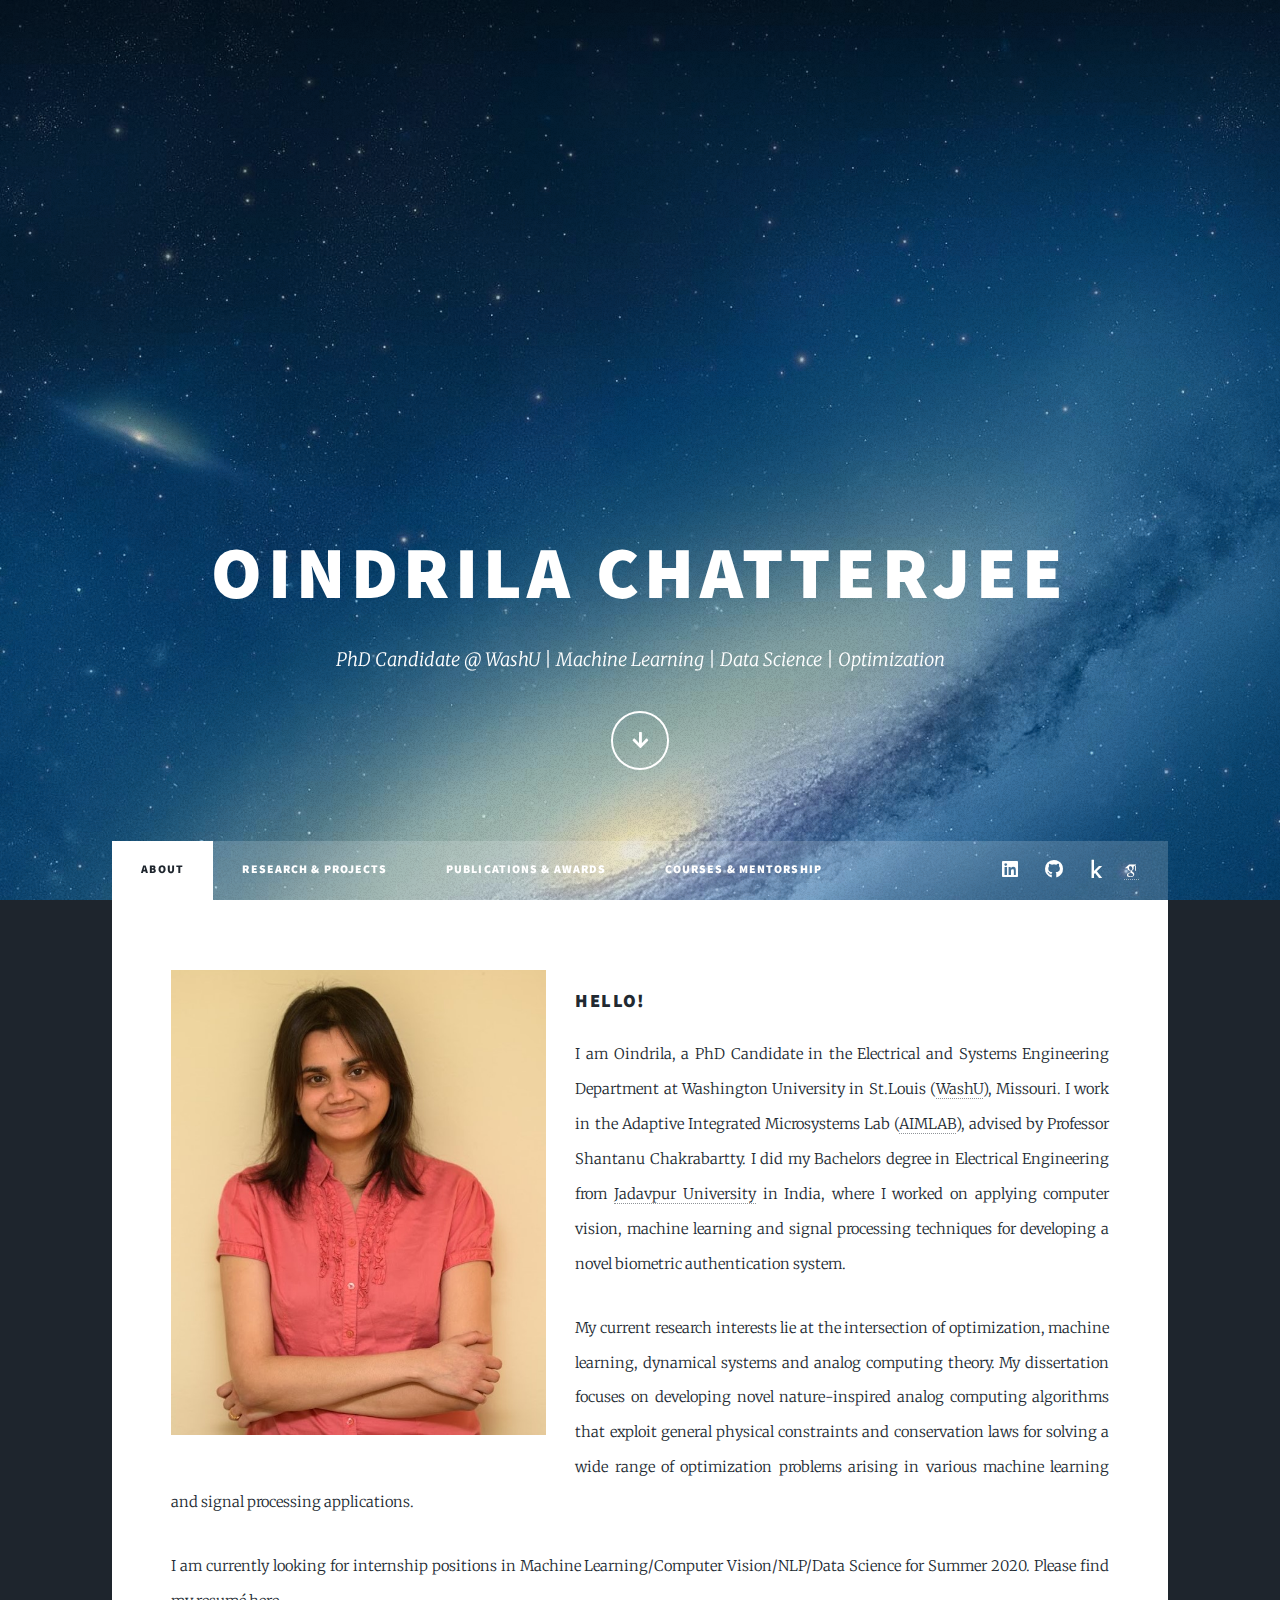
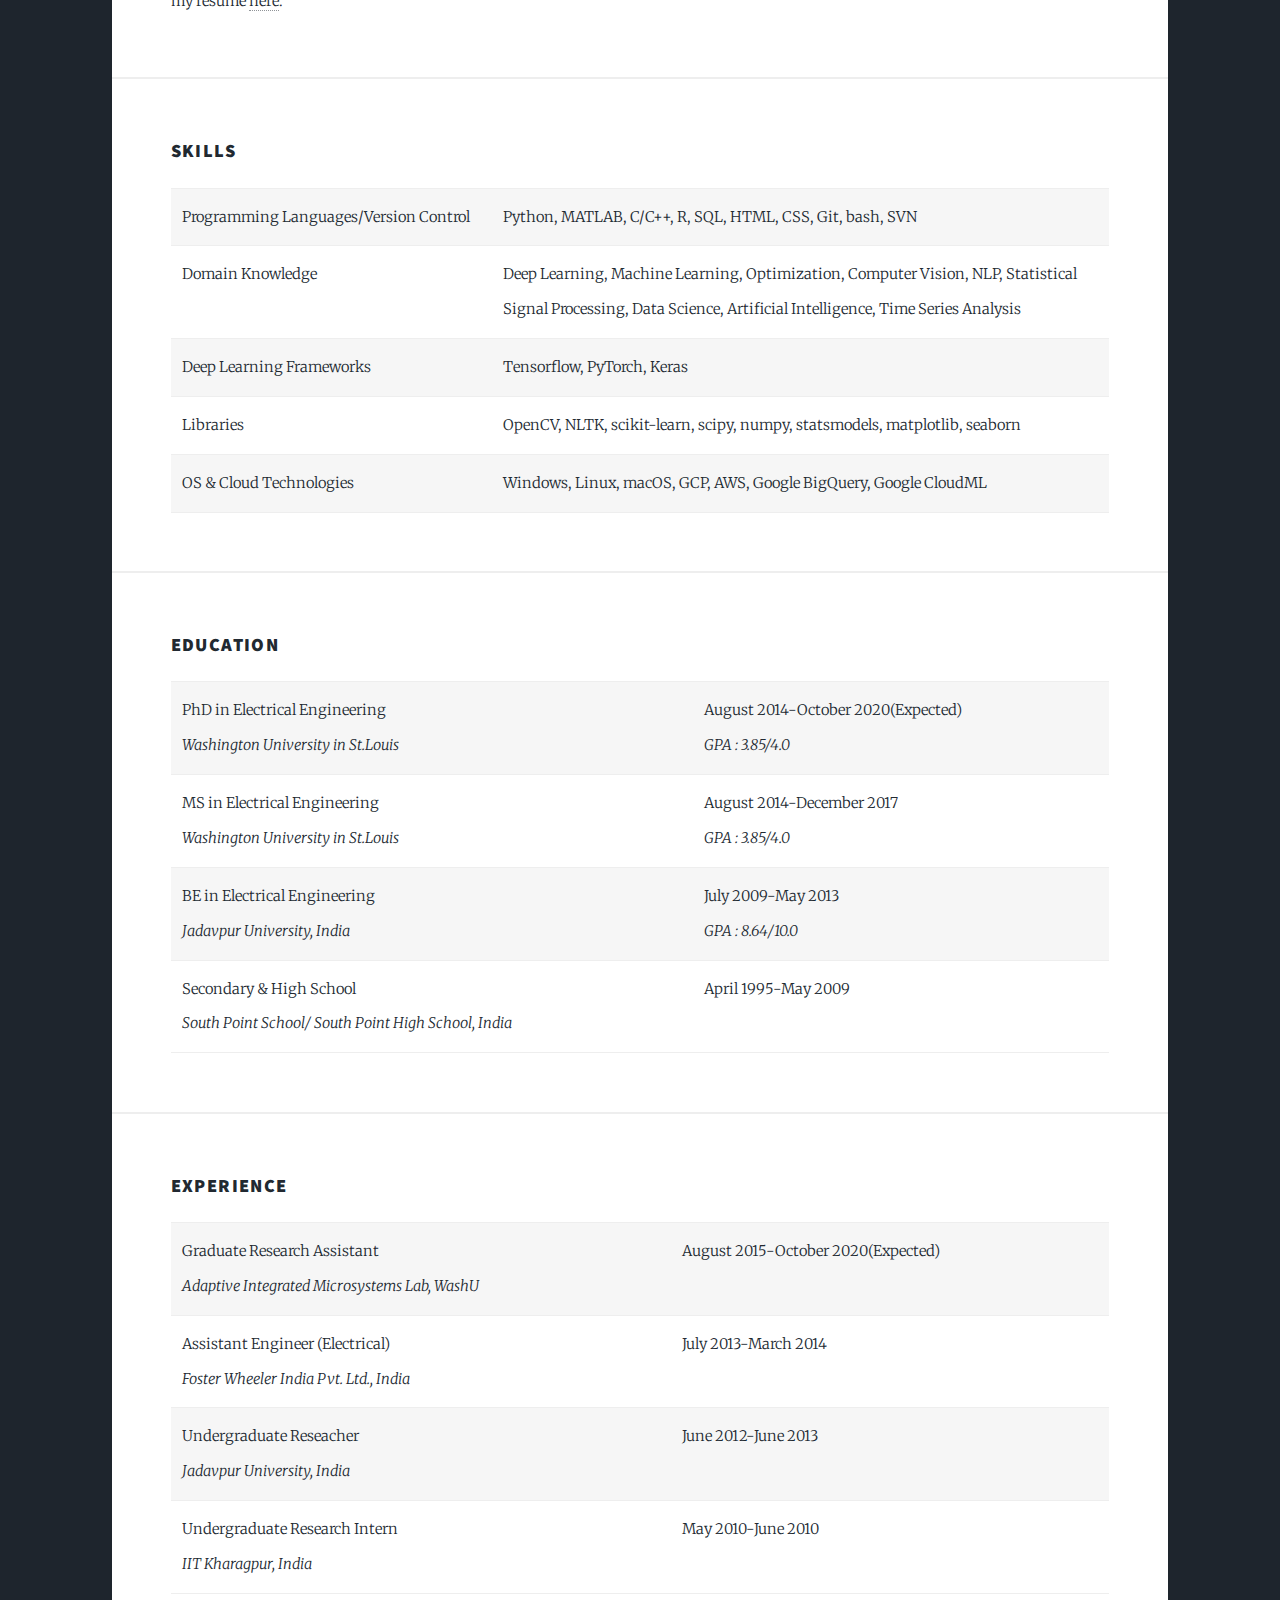
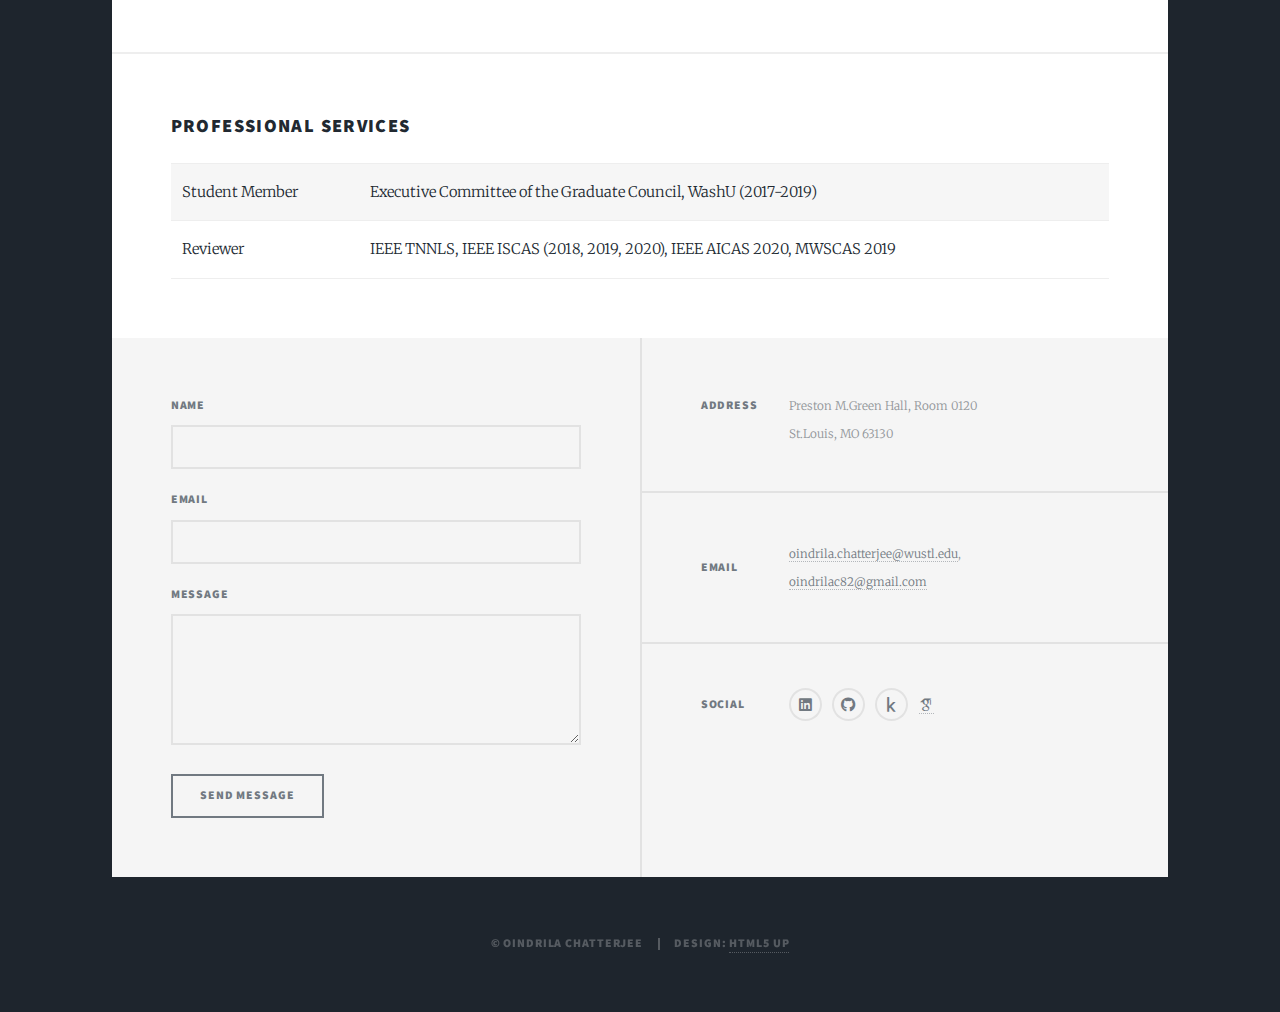
==== commit 668686ab: "Update index.html" ====
--- a/index.html
+++ b/index.html
@@ -9,7 +9,7 @@
 		<title>Oindrila Chatterjee</title>
 		<meta charset="utf-8" />
 		<meta name="viewport" content="width=device-width, initial-scale=1, user-scalable=no" />
-		<link rel="shortcut icon" type="image/png" href="images/oc_favicon.png">
+		<link rel="shortcut icon" type="image/png" href="images/cartoon_favicon.png">
 		<link rel="stylesheet" href="assets/css/main.css" />
 		<link rel="stylesheet" href="assets/css/css/academicons.min.css" /> 
 		<noscript><link rel="stylesheet" href="assets/css/noscript.css" /></noscript>
@@ -60,7 +60,7 @@
 								
 									<p>I am Oindrila, a PhD Candidate in the Electrical and Systems Engineering Department at Washington University in St.Louis (<a href="https://ese.wustl.edu/Pages/default.aspx">WashU</a>), Missouri. 
 									I work in the Adaptive Integrated Microsystems Lab (<a href="https://aimlab.wustl.edu/">AIMLAB</a>), advised by Professor Shantanu Chakrabartty. I did my Bachelors degree in Electrical Engineering 
-									from Jadavpur University in India, where I worked on applying computer vision, machine learning and signal processing techniques for developing a novel biometric authentication system. </p>										
+									from <a href="http://www.jaduniv.edu.in/newindex.htm">Jadavpur University</a> in India, where I worked on applying computer vision, machine learning and signal processing techniques for developing a novel biometric authentication system. </p>										
 									<p> My current research interests lie at the intersection of optimization, machine learning, dynamical systems and analog computing theory. My dissertation focuses on developing novel nature-inspired analog computing algorithms that exploit general physical constraints 
 									and conservation laws for solving a wide range of optimization problems arising in various machine learning and signal processing applications. </p>
 									<!---<p>I have a strong theoretical background as well as practical experience in machine/deep learning, computer vision, natural language processing, artificial intelligence, data science, statistical signal processing, and 
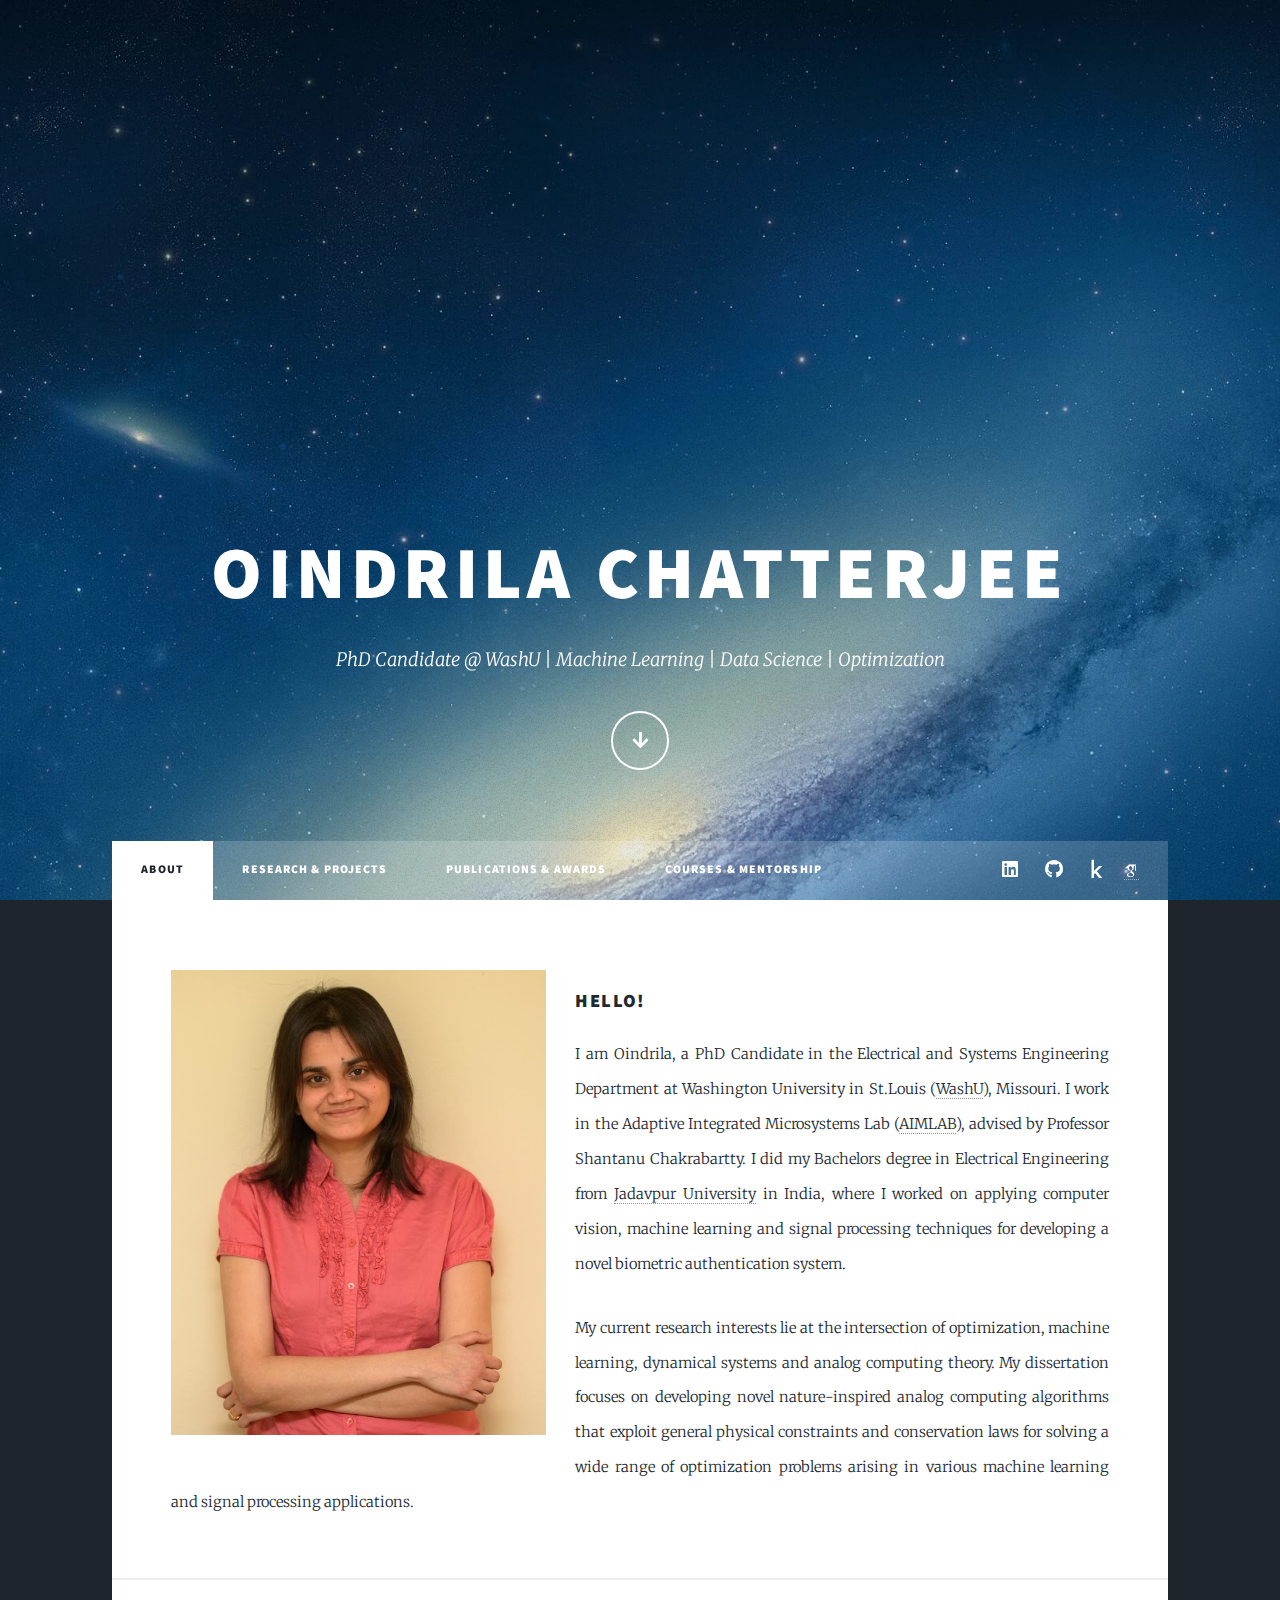
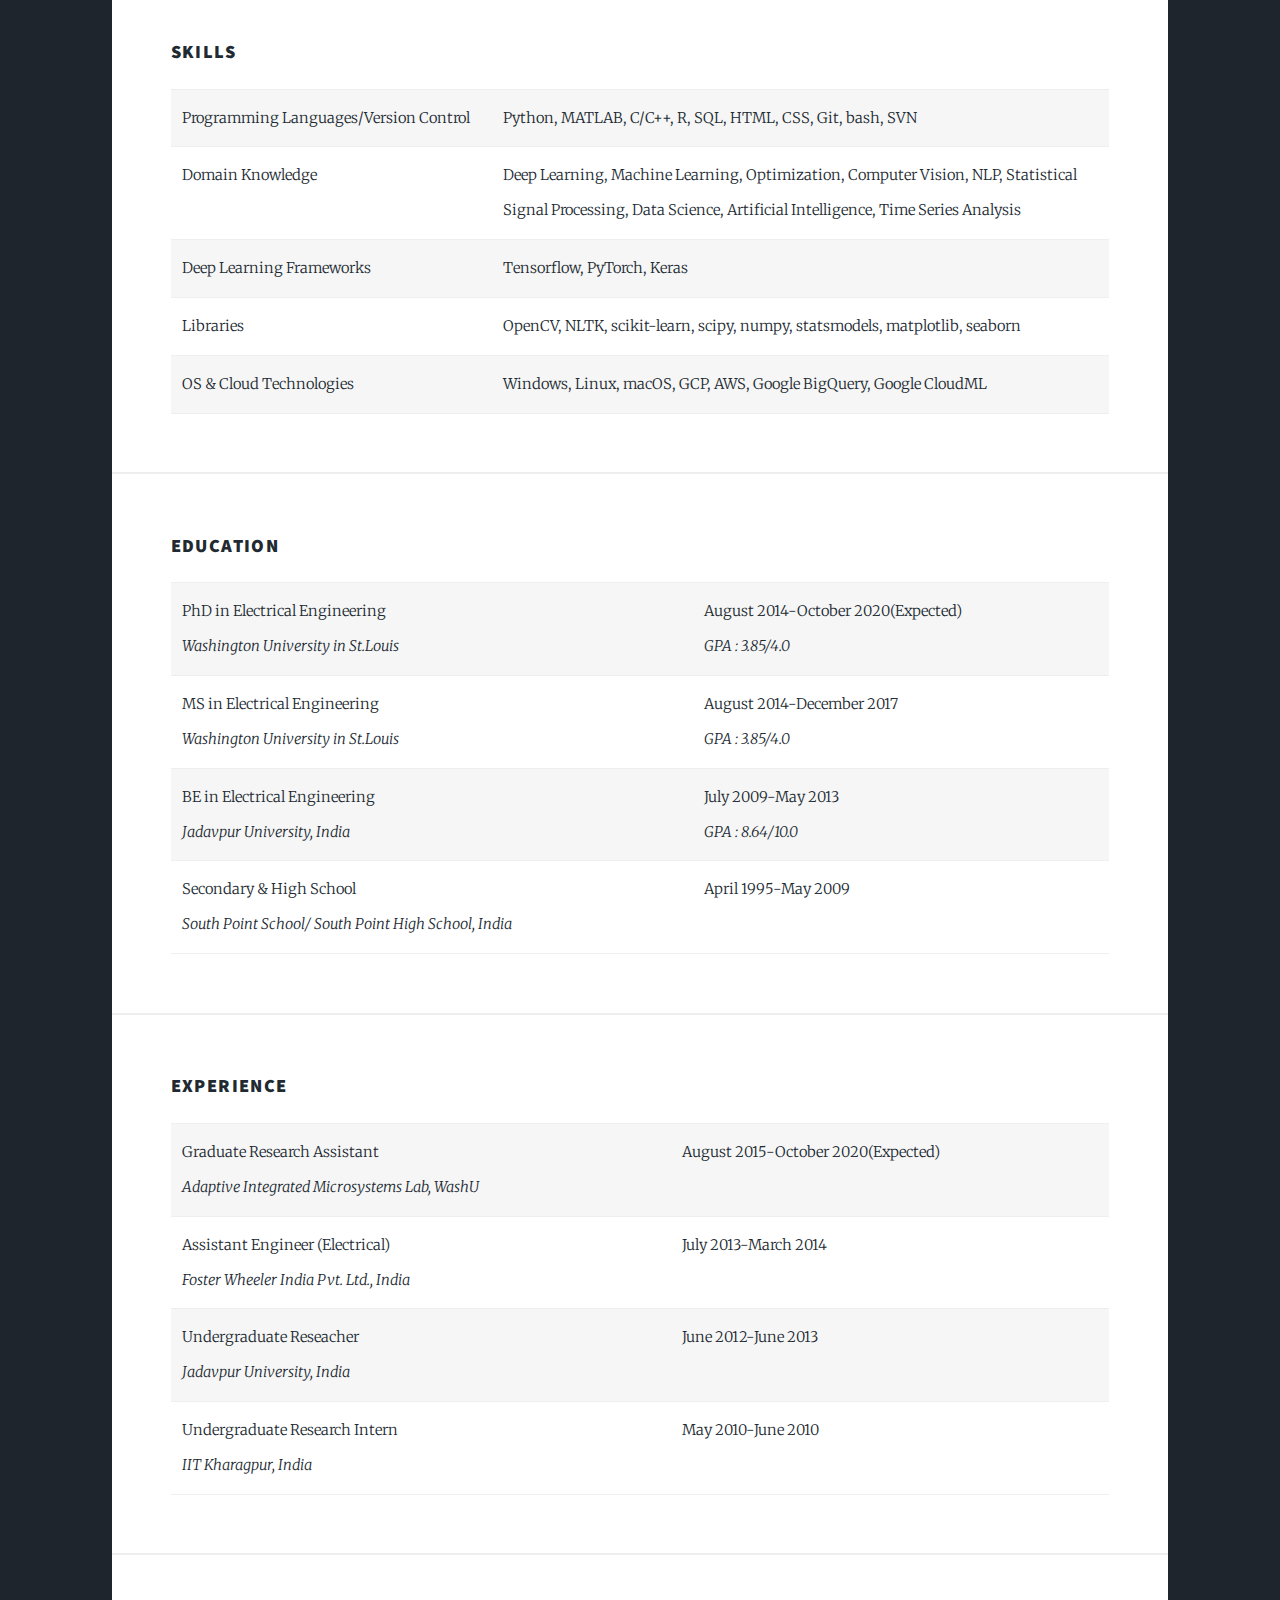
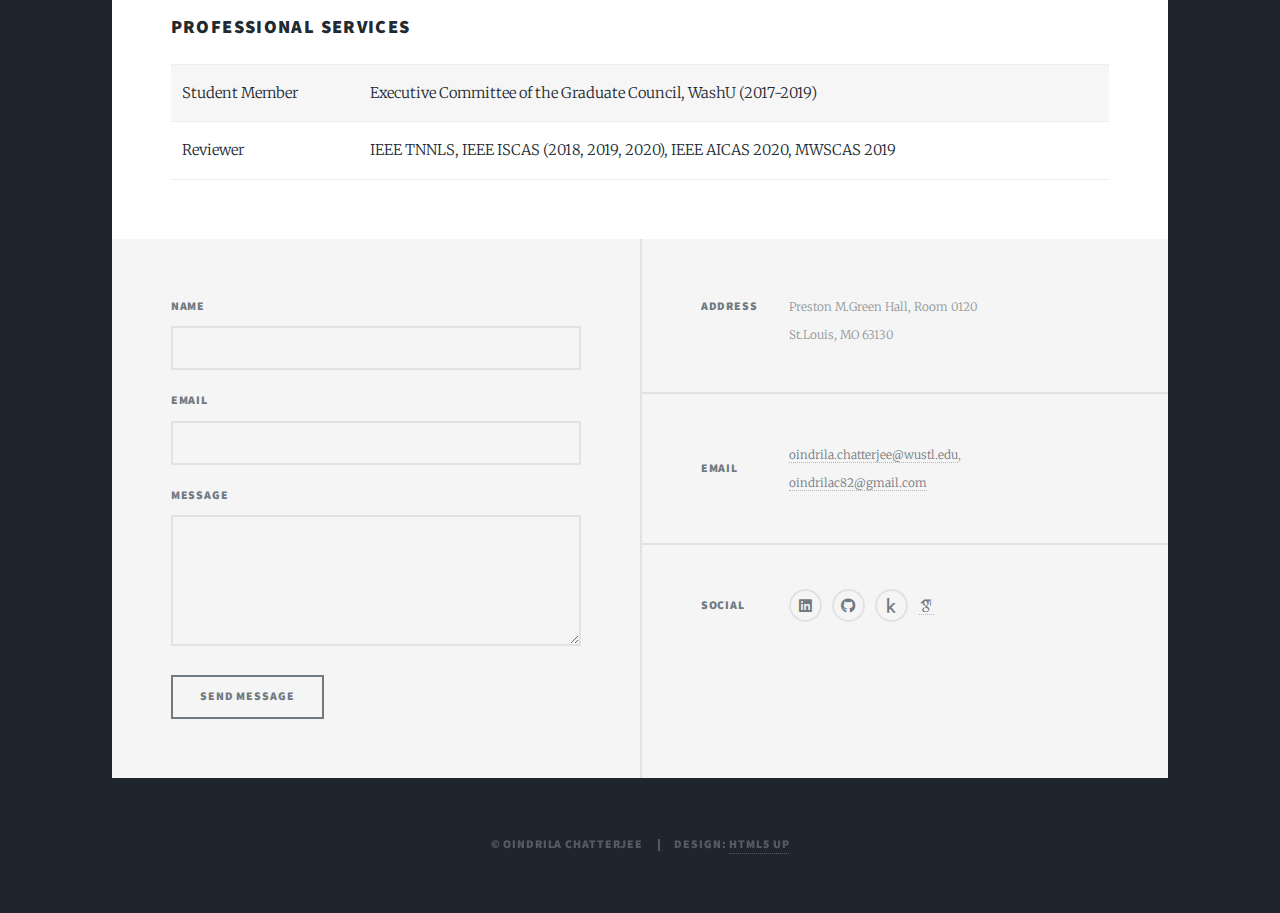
==== commit 32f6f62c: "Update index.html" ====
--- a/index.html
+++ b/index.html
@@ -58,14 +58,14 @@
 							<p><span class="image left"><img src="images/oc2.jpg" alt="" /></span></p>
 								<h3> Hello!</h3>
 								
-									<p>I am Oindrila, a PhD Candidate in the Electrical and Systems Engineering Department at Washington University in St.Louis (<a href="https://ese.wustl.edu/Pages/default.aspx">WashU</a>), Missouri. 
-									I work in the Adaptive Integrated Microsystems Lab (<a href="https://aimlab.wustl.edu/">AIMLAB</a>), advised by Professor Shantanu Chakrabartty. I did my Bachelors degree in Electrical Engineering 
-									from <a href="http://www.jaduniv.edu.in/newindex.htm">Jadavpur University</a> in India, where I worked on applying computer vision, machine learning and signal processing techniques for developing a novel biometric authentication system. </p>										
+									<p>I am Oindrila, a PhD Candidate in the Electrical and Systems Engineering Department at Washington University in St.Louis (<a href="https://ese.wustl.edu/Pages/default.aspx"  target="_blank">WashU</a>), Missouri. 
+									I work in the Adaptive Integrated Microsystems Lab (<a href="https://aimlab.wustl.edu/"  target="_blank">AIMLAB</a>), advised by Professor Shantanu Chakrabartty. I did my Bachelors degree in Electrical Engineering 
+									from <a href="http://www.jaduniv.edu.in/newindex.htm"  target="_blank">Jadavpur University</a> in India, where I worked on applying computer vision, machine learning and signal processing techniques for developing a novel biometric authentication system. </p>										
 									<p> My current research interests lie at the intersection of optimization, machine learning, dynamical systems and analog computing theory. My dissertation focuses on developing novel nature-inspired analog computing algorithms that exploit general physical constraints 
 									and conservation laws for solving a wide range of optimization problems arising in various machine learning and signal processing applications. </p>
 									<!---<p>I have a strong theoretical background as well as practical experience in machine/deep learning, computer vision, natural language processing, artificial intelligence, data science, statistical signal processing, and 
 									I love keeping myself updated about the latest trends in these fields. I am passionate about exploring the mathematical intricacies of different machine learning algorithms, as well as deploying them at scale. --->
-									<p>I am currently looking for internship positions in Machine Learning/Computer Vision/NLP/Data Science for Summer 2020. Please find my resum&eacute <a href="https://drive.google.com/file/d/1tzdMlfGYuoz7ifR514u_viz7J-VK_jdm/view?usp=sharing">here</a>.</p>
+									<!---<p>I am currently looking for internship positions in Machine Learning/Computer Vision/NLP/Data Science for Summer 2020. Please find my resum&eacute <a href="https://drive.google.com/file/d/1tzdMlfGYuoz7ifR514u_viz7J-VK_jdm/view?usp=sharing">here</a>.</p>--->
 							
 						</section>
 			
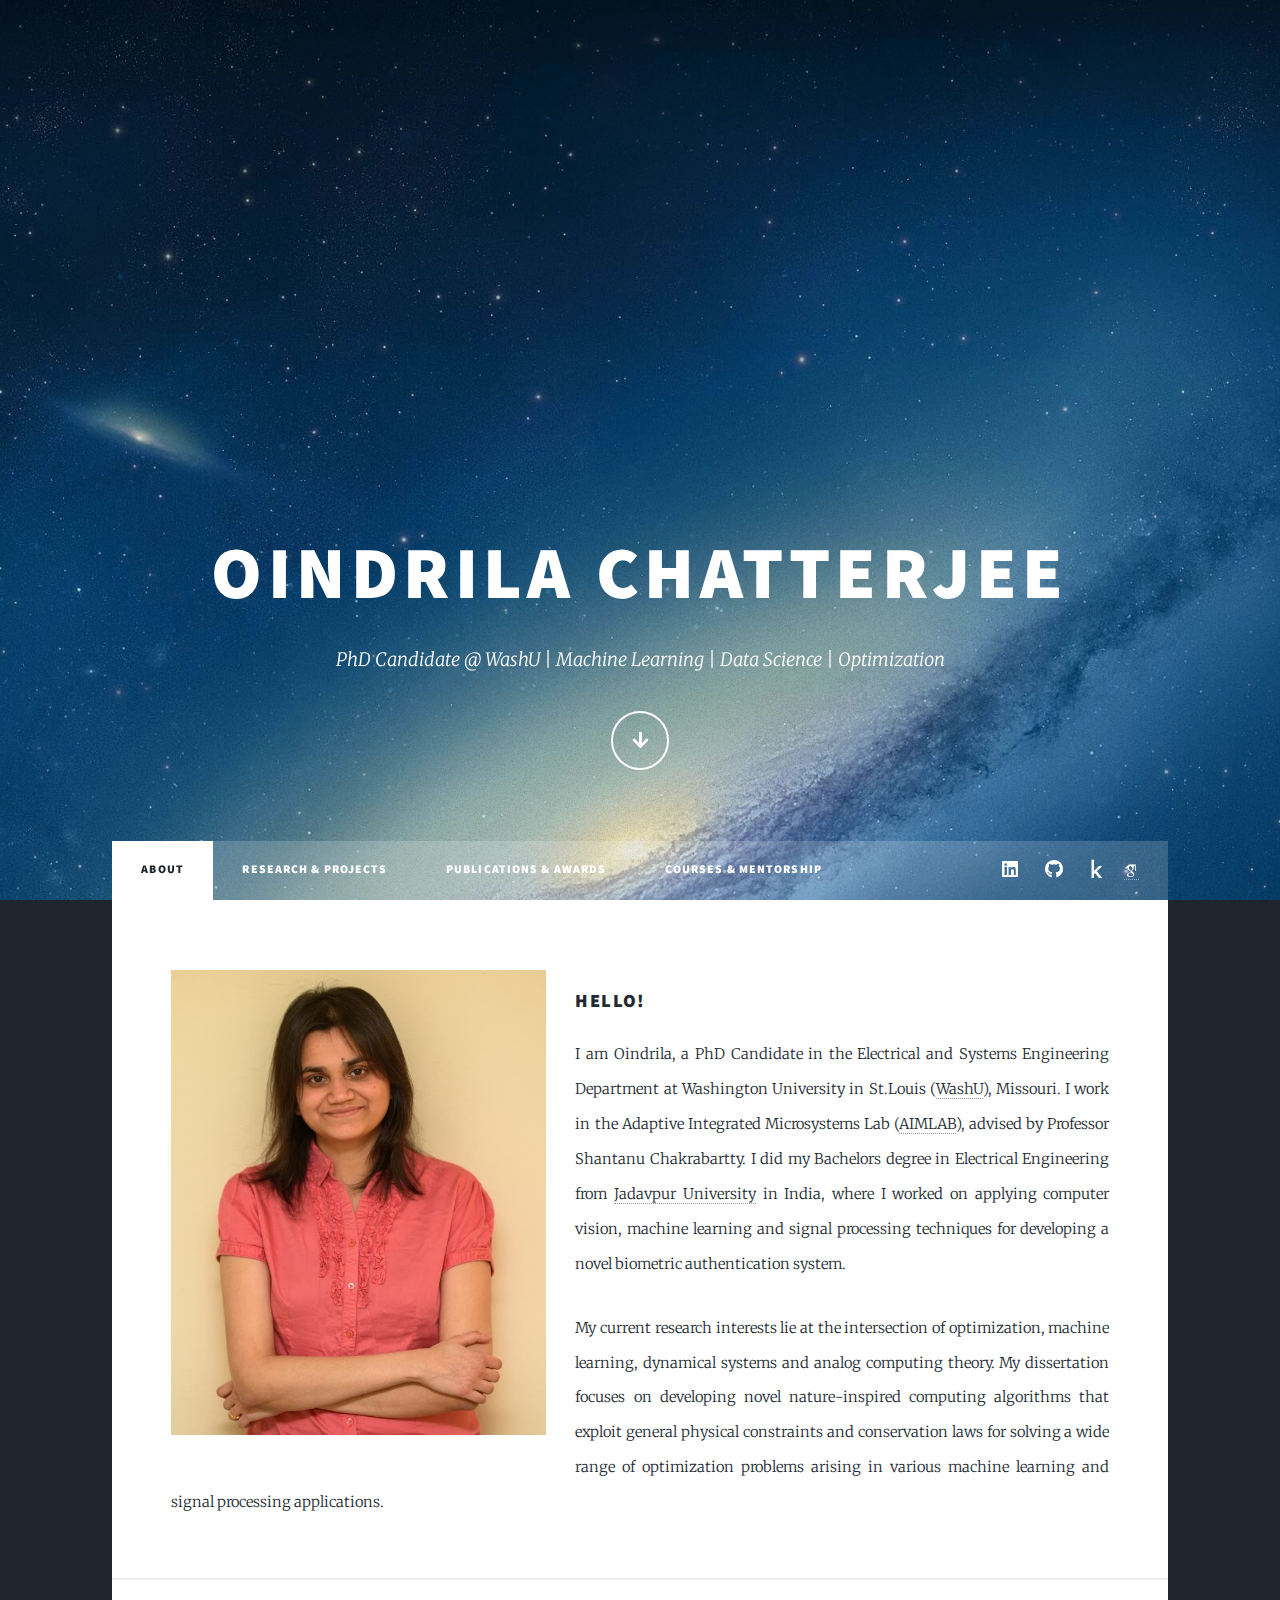
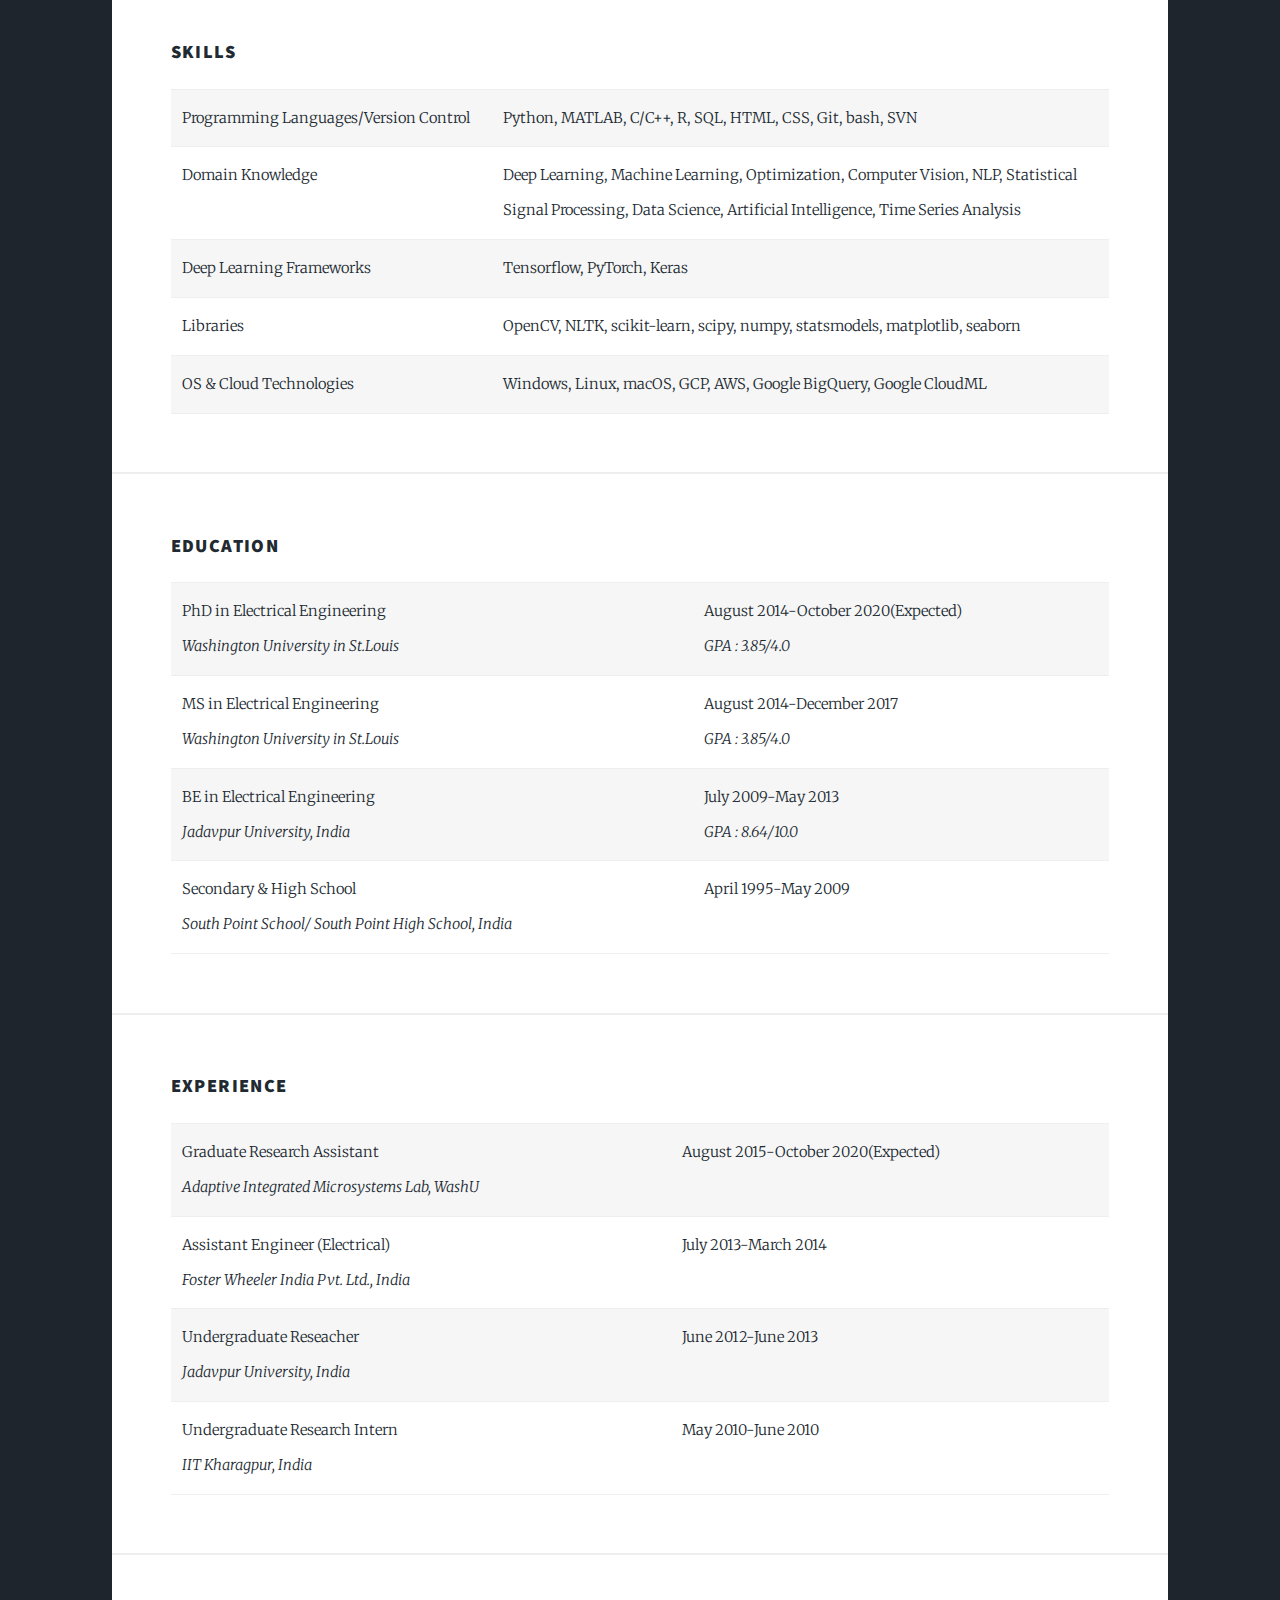
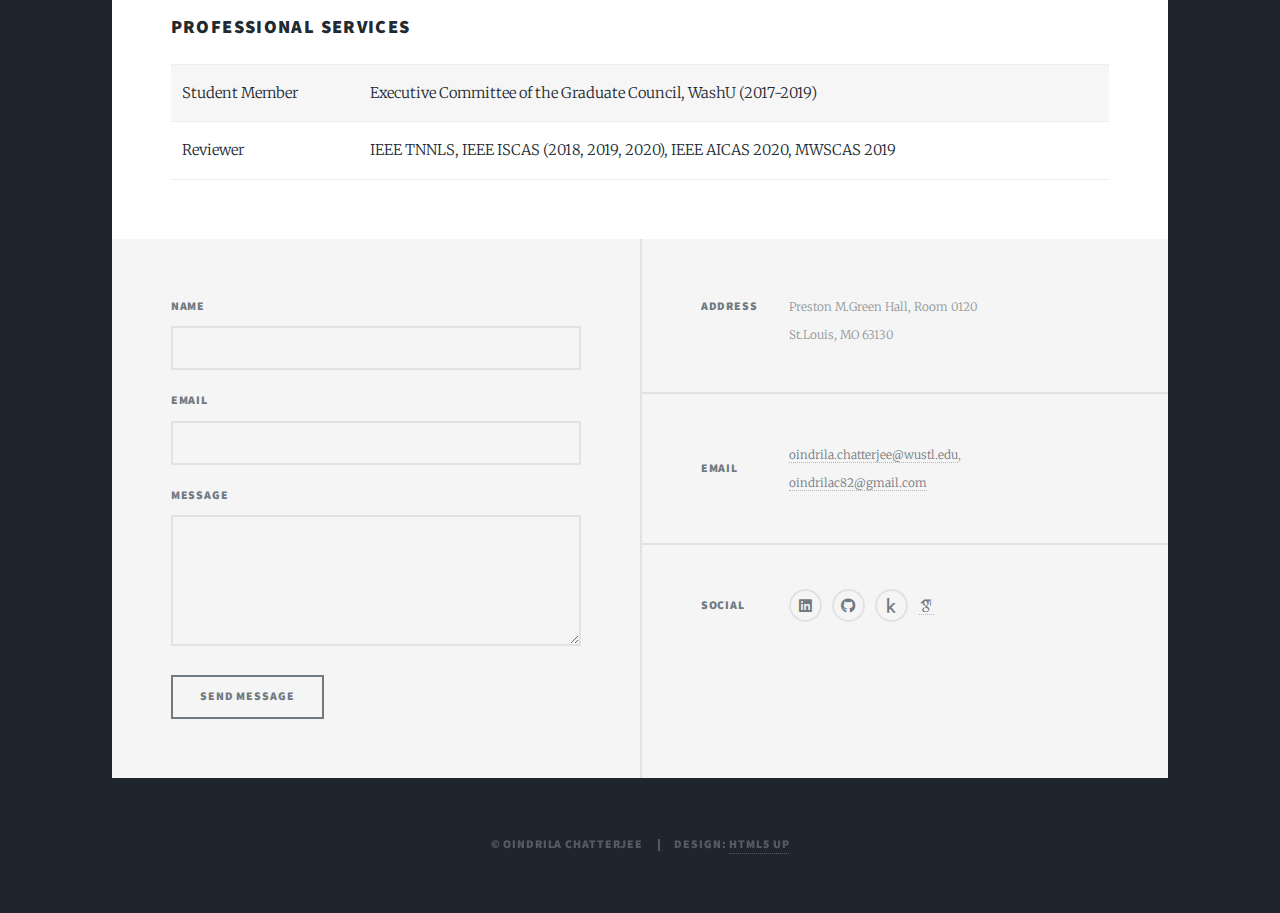
==== commit 1788339d: "Update index.html" ====
--- a/index.html
+++ b/index.html
@@ -61,7 +61,7 @@
 									<p>I am Oindrila, a PhD Candidate in the Electrical and Systems Engineering Department at Washington University in St.Louis (<a href="https://ese.wustl.edu/Pages/default.aspx"  target="_blank">WashU</a>), Missouri. 
 									I work in the Adaptive Integrated Microsystems Lab (<a href="https://aimlab.wustl.edu/"  target="_blank">AIMLAB</a>), advised by Professor Shantanu Chakrabartty. I did my Bachelors degree in Electrical Engineering 
 									from <a href="http://www.jaduniv.edu.in/newindex.htm"  target="_blank">Jadavpur University</a> in India, where I worked on applying computer vision, machine learning and signal processing techniques for developing a novel biometric authentication system. </p>										
-									<p> My current research interests lie at the intersection of optimization, machine learning, dynamical systems and analog computing theory. My dissertation focuses on developing novel nature-inspired analog computing algorithms that exploit general physical constraints 
+									<p> My current research interests lie at the intersection of optimization, machine learning, dynamical systems and analog computing theory. My dissertation focuses on developing novel nature-inspired computing algorithms that exploit general physical constraints 
 									and conservation laws for solving a wide range of optimization problems arising in various machine learning and signal processing applications. </p>
 									<!---<p>I have a strong theoretical background as well as practical experience in machine/deep learning, computer vision, natural language processing, artificial intelligence, data science, statistical signal processing, and 
 									I love keeping myself updated about the latest trends in these fields. I am passionate about exploring the mathematical intricacies of different machine learning algorithms, as well as deploying them at scale. --->
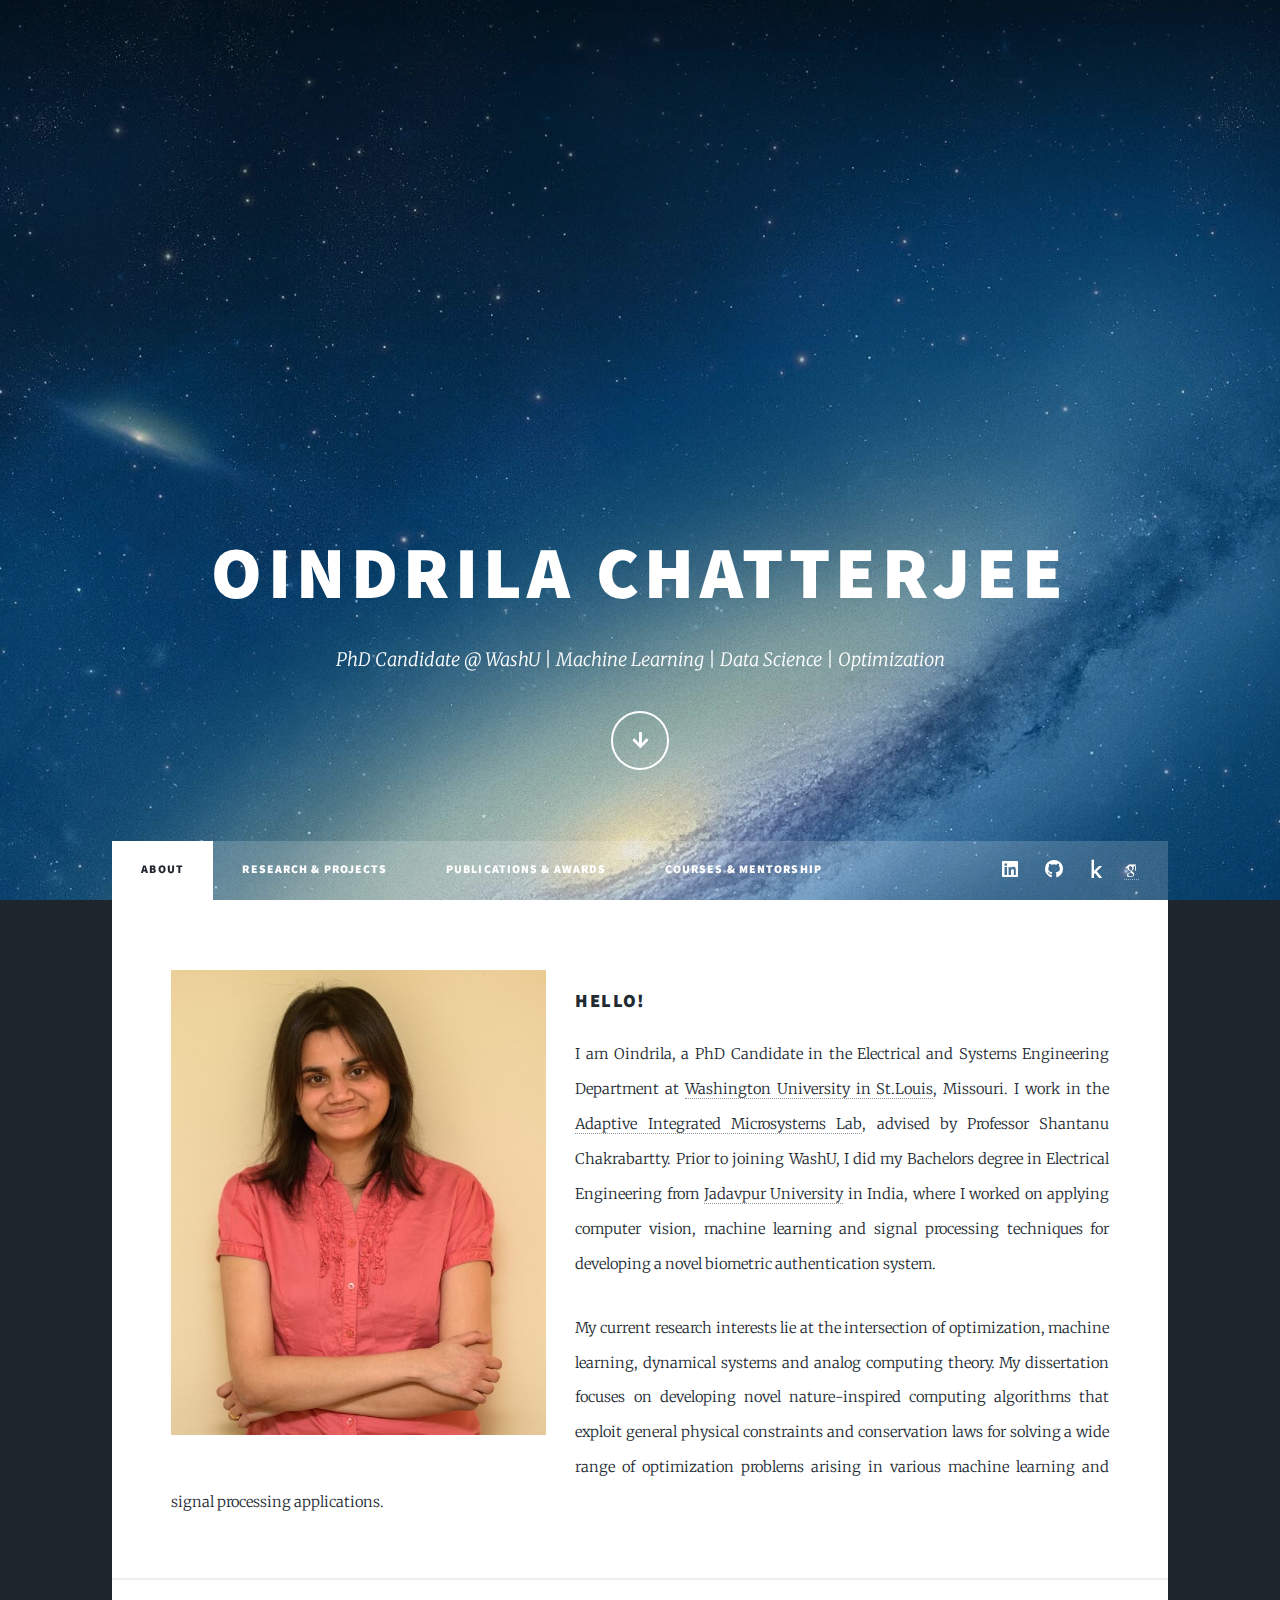
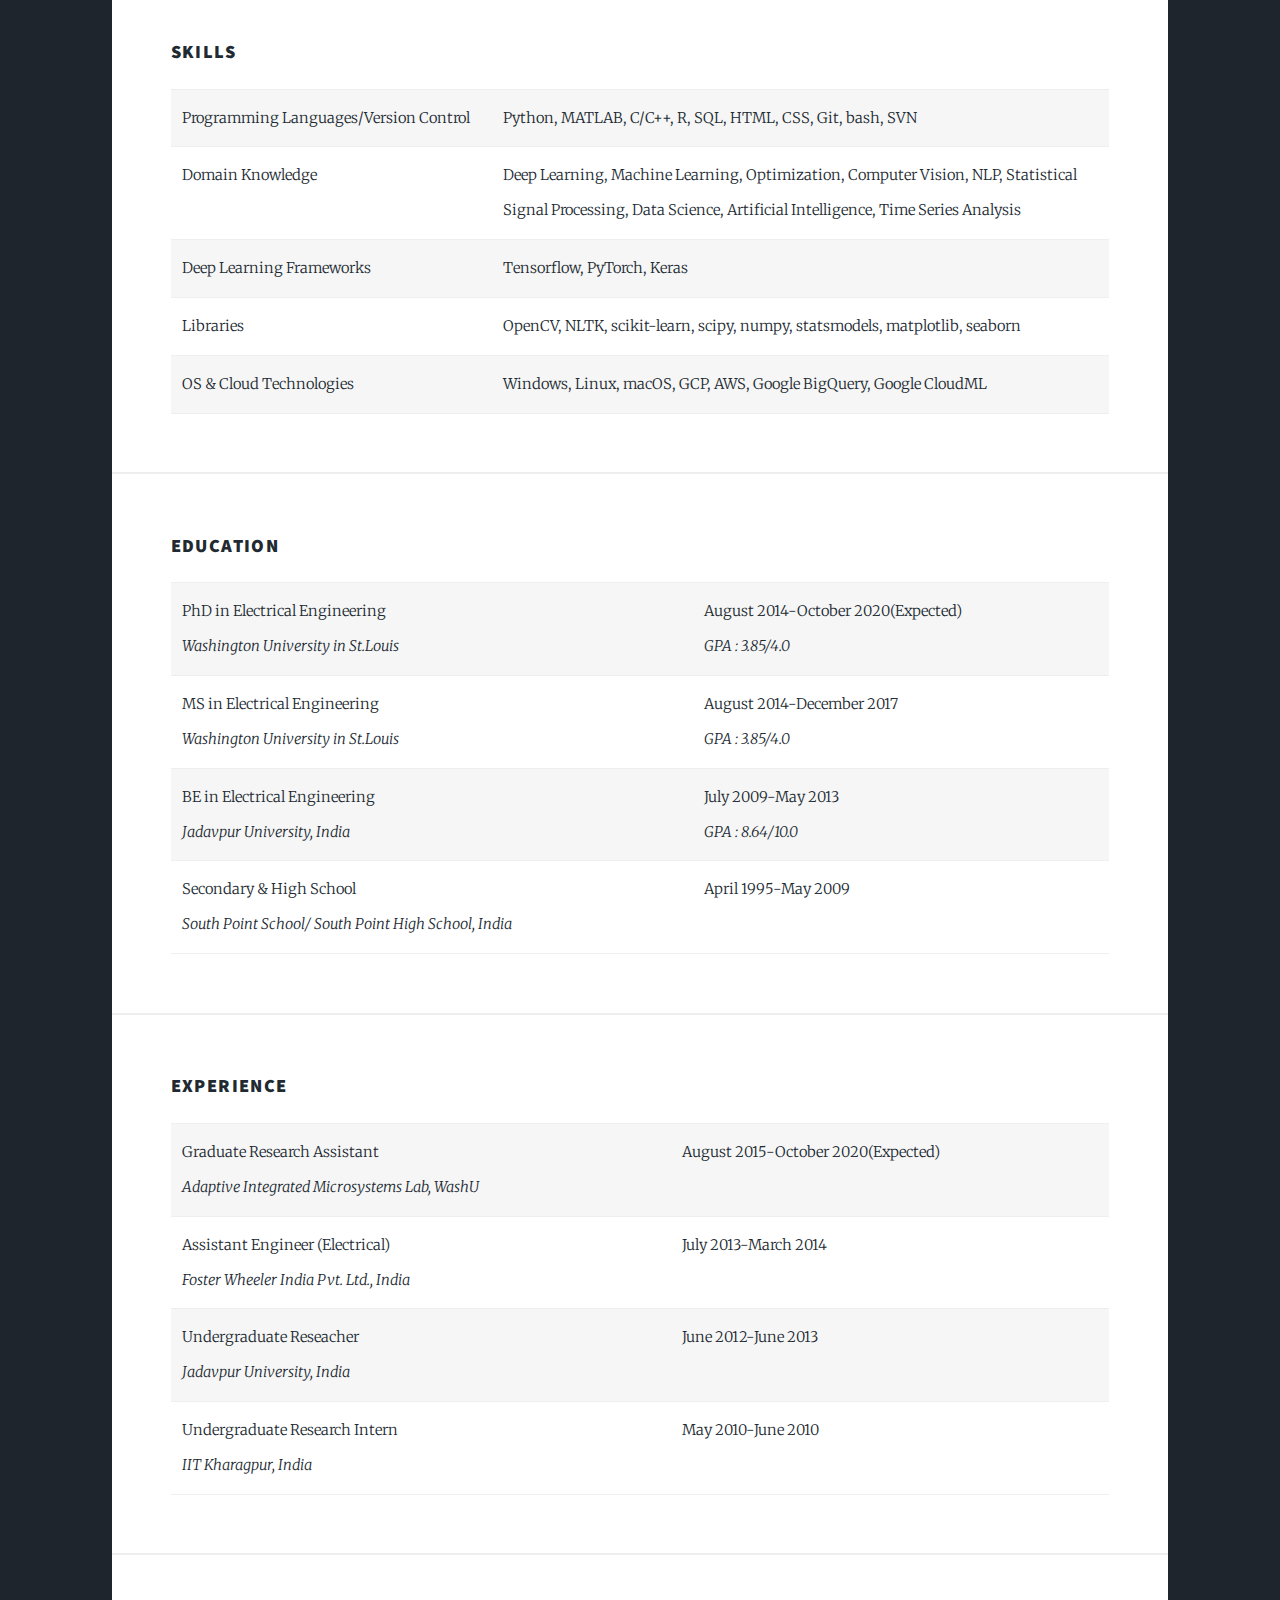
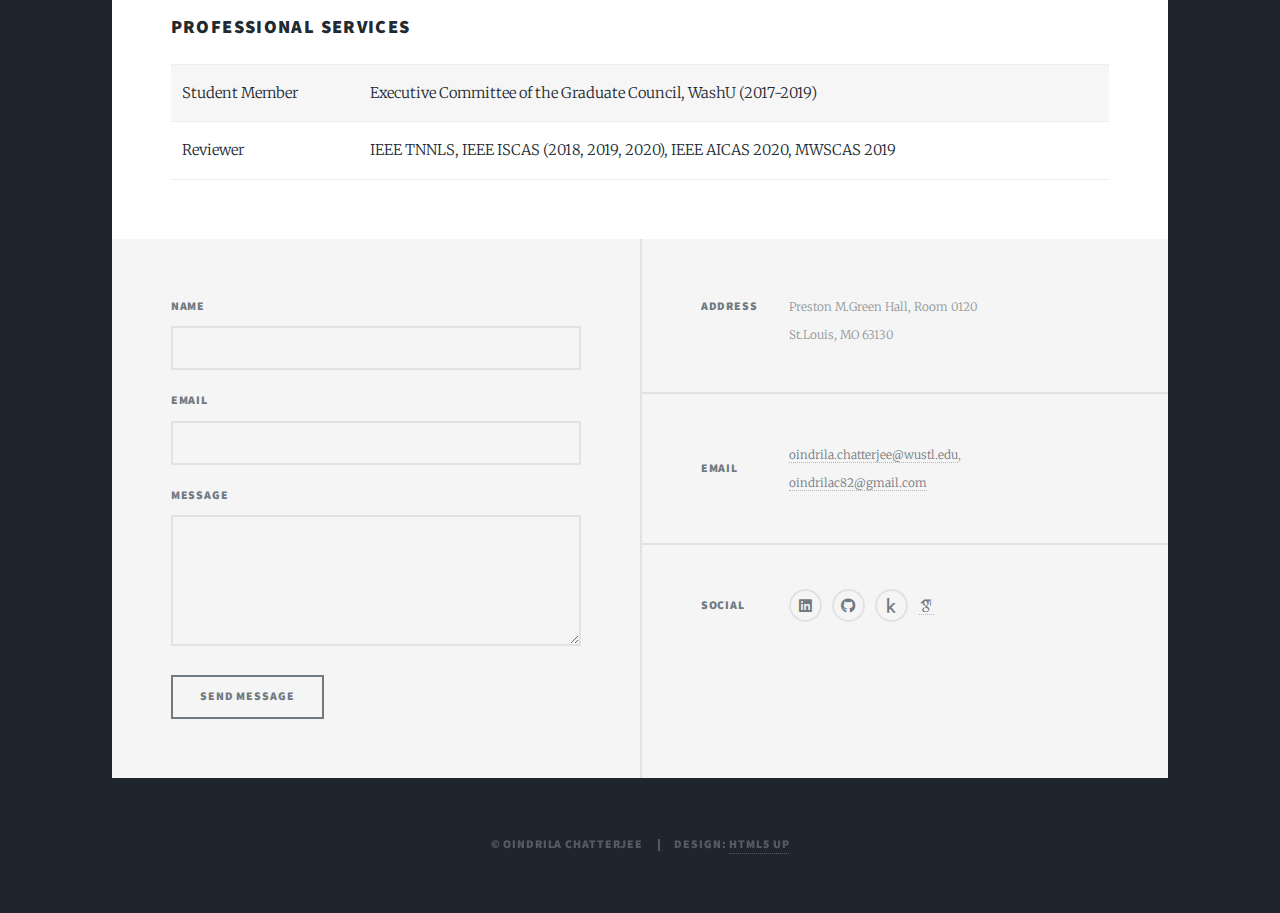
==== commit df9a05bd: "Update index.html" ====
--- a/index.html
+++ b/index.html
@@ -58,8 +58,8 @@
 							<p><span class="image left"><img src="images/oc2.jpg" alt="" /></span></p>
 								<h3> Hello!</h3>
 								
-									<p>I am Oindrila, a PhD Candidate in the Electrical and Systems Engineering Department at Washington University in St.Louis (<a href="https://ese.wustl.edu/Pages/default.aspx"  target="_blank">WashU</a>), Missouri. 
-									I work in the Adaptive Integrated Microsystems Lab (<a href="https://aimlab.wustl.edu/"  target="_blank">AIMLAB</a>), advised by Professor Shantanu Chakrabartty. I did my Bachelors degree in Electrical Engineering 
+									<p>I am Oindrila, a PhD Candidate in the Electrical and Systems Engineering Department at <a href="https://ese.wustl.edu/Pages/default.aspx"  target="_blank">Washington University in St.Louis</a>, Missouri. 
+									I work in the <a href="https://aimlab.wustl.edu/"  target="_blank">Adaptive Integrated Microsystems Lab</a>, advised by Professor Shantanu Chakrabartty. Prior to joining WashU, I did my Bachelors degree in Electrical Engineering 
 									from <a href="http://www.jaduniv.edu.in/newindex.htm"  target="_blank">Jadavpur University</a> in India, where I worked on applying computer vision, machine learning and signal processing techniques for developing a novel biometric authentication system. </p>										
 									<p> My current research interests lie at the intersection of optimization, machine learning, dynamical systems and analog computing theory. My dissertation focuses on developing novel nature-inspired computing algorithms that exploit general physical constraints 
 									and conservation laws for solving a wide range of optimization problems arising in various machine learning and signal processing applications. </p>
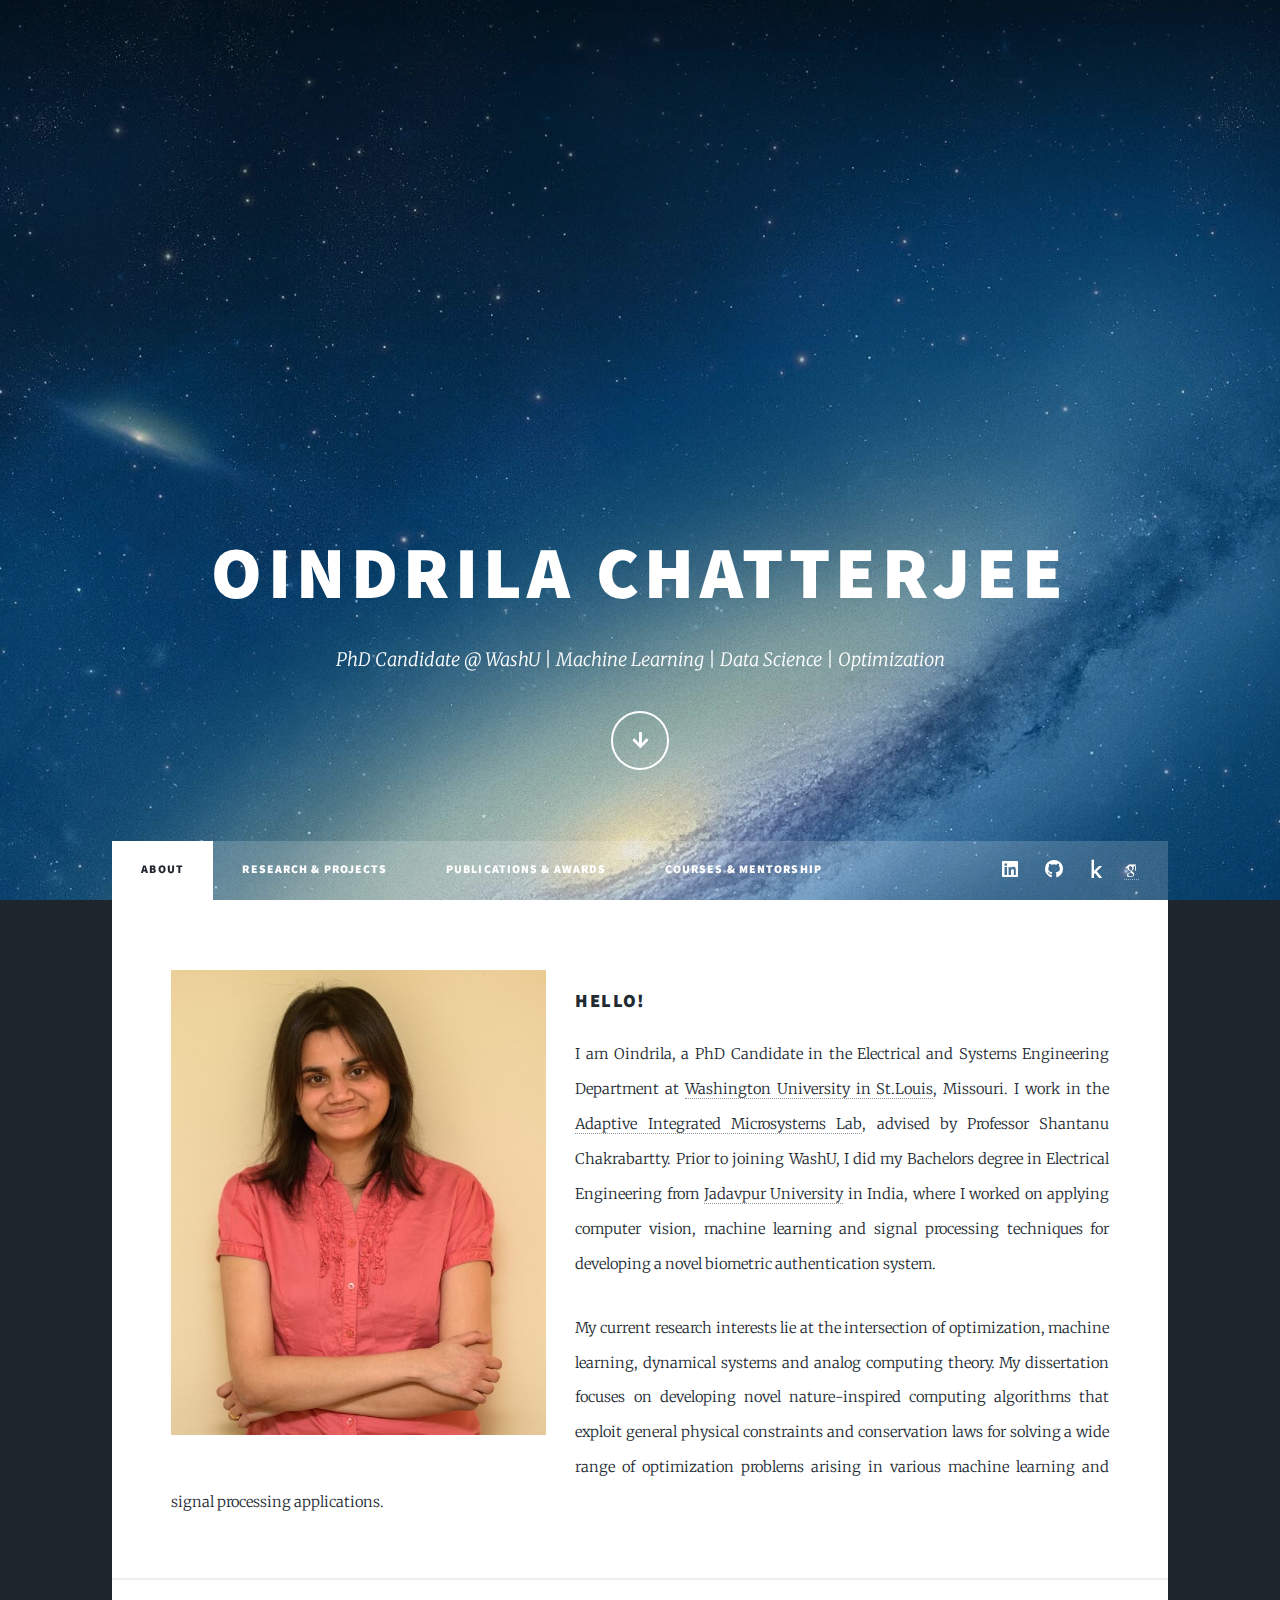
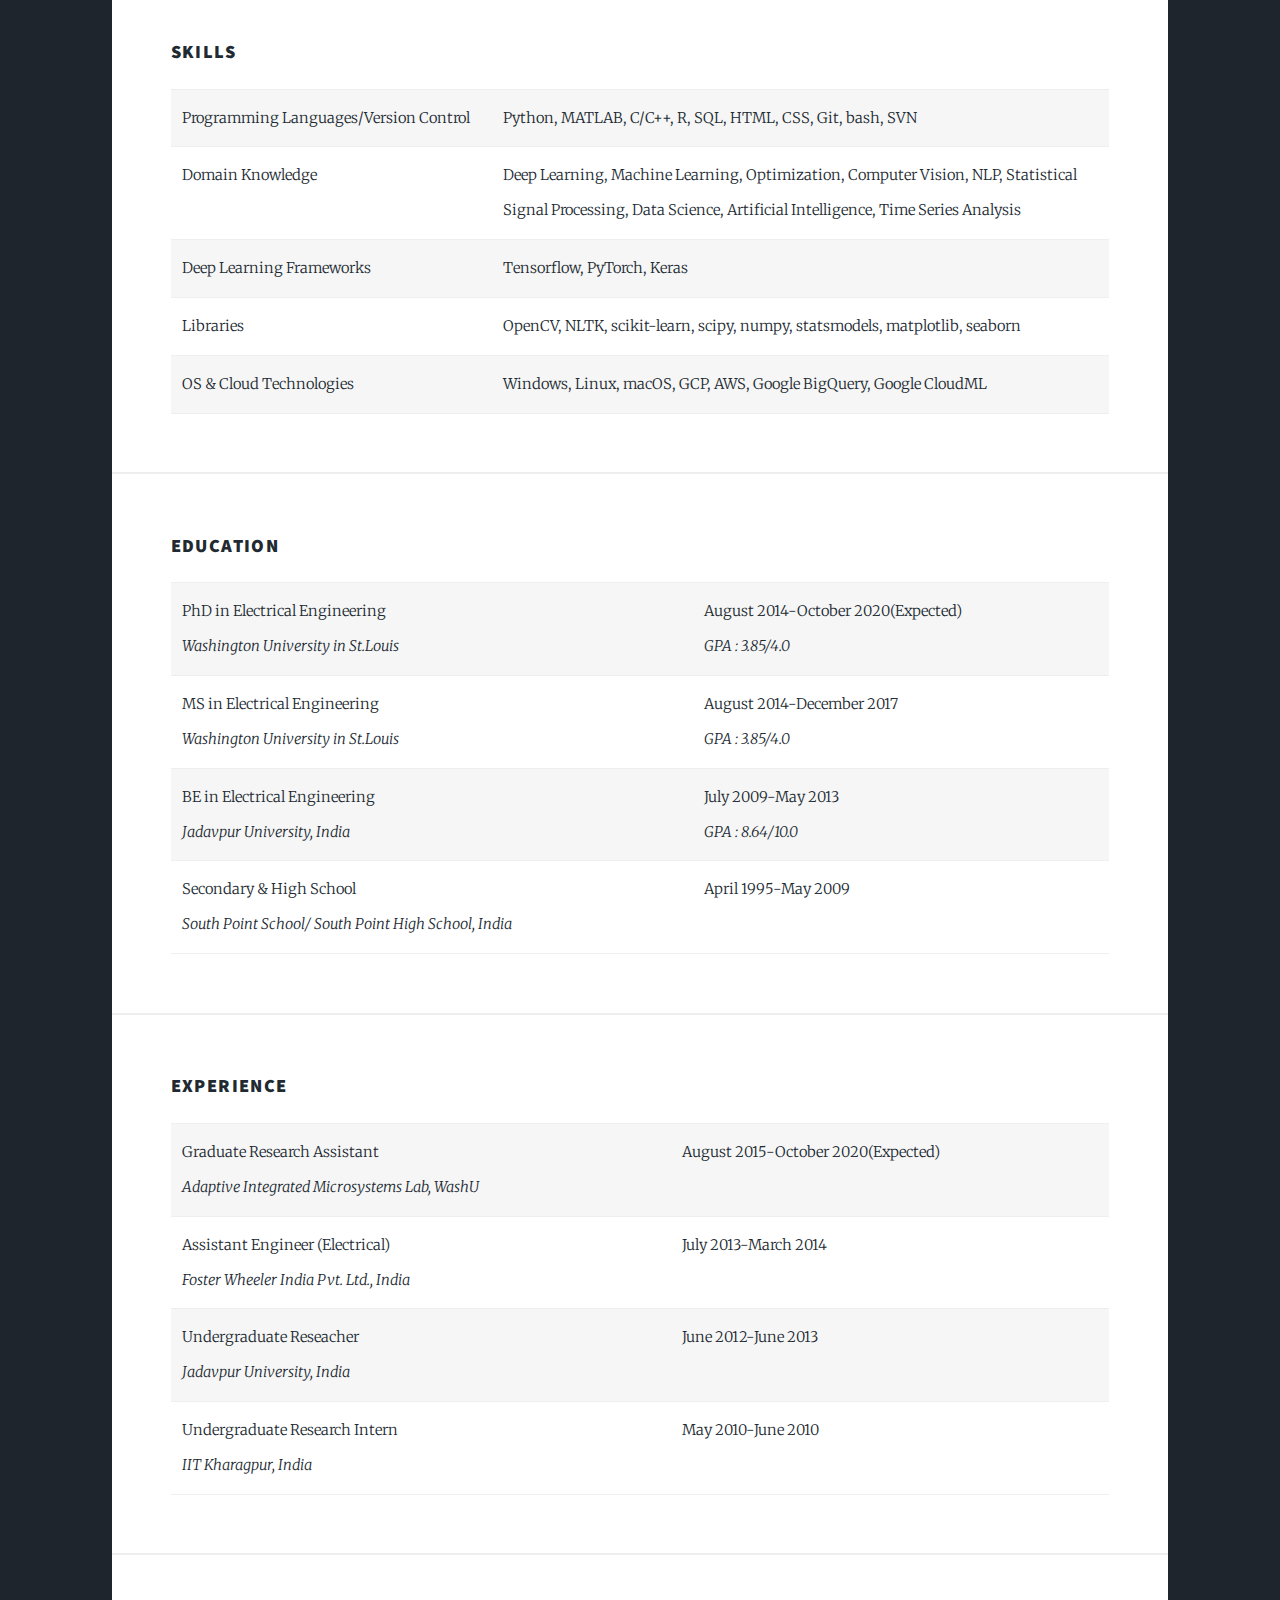
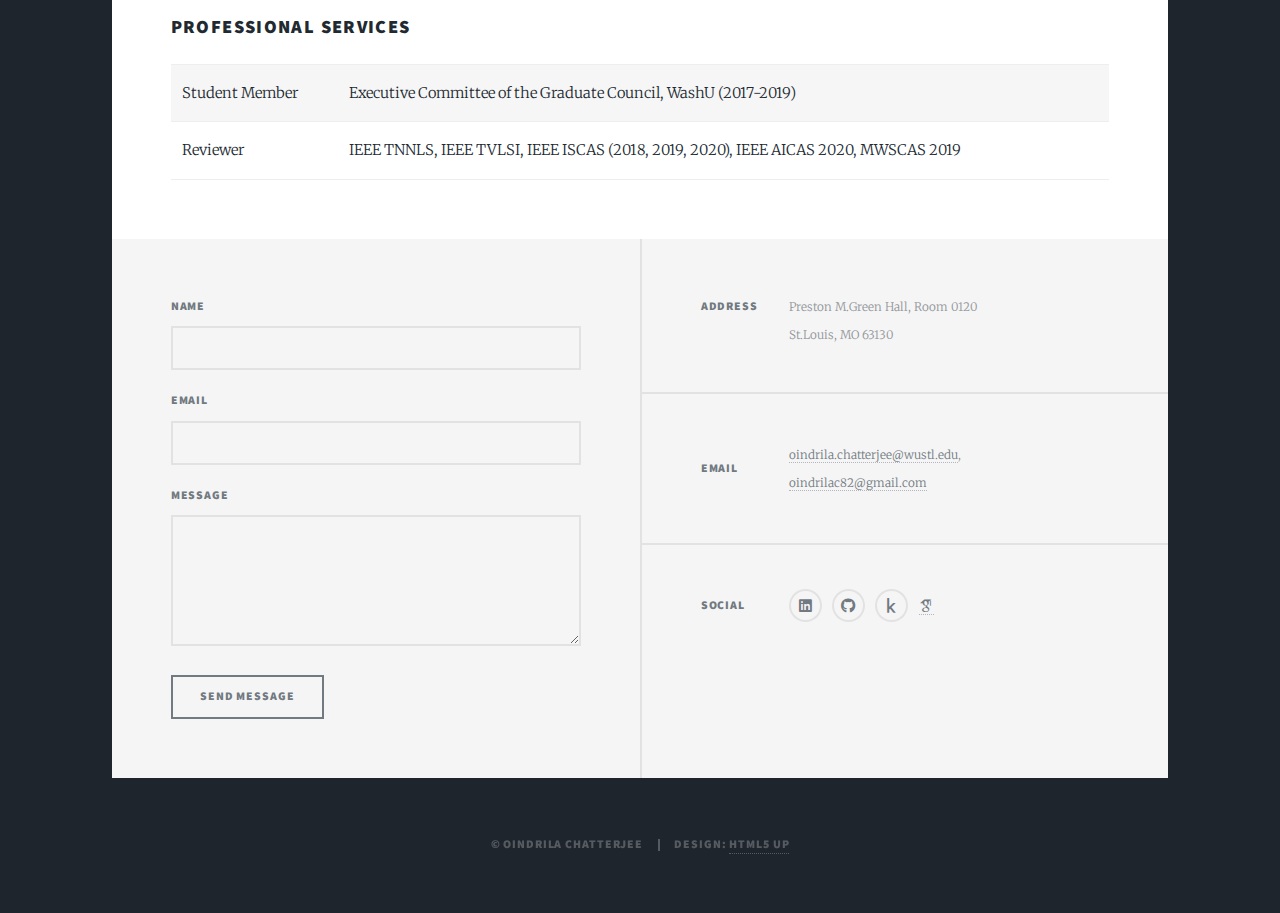
==== commit 708f96f5: "Update index.html" ====
--- a/index.html
+++ b/index.html
@@ -207,7 +207,7 @@
 										<td class="noBorder">Student Member</td> <td class="noBorder">Executive Committee of the Graduate Council, WashU (2017-2019) </td>
 									</tr>
 									<tr> 
-										<td class="noBorder">Reviewer</td> <td class="noBorder">IEEE TNNLS, IEEE ISCAS (2018, 2019, 2020), IEEE AICAS 2020, MWSCAS 2019</td> 
+										<td class="noBorder">Reviewer</td> <td class="noBorder">IEEE TNNLS, IEEE TVLSI, IEEE ISCAS (2018, 2019, 2020), IEEE AICAS 2020, MWSCAS 2019</td> 
 									</tr>
 									</tbody>
 								</table>
